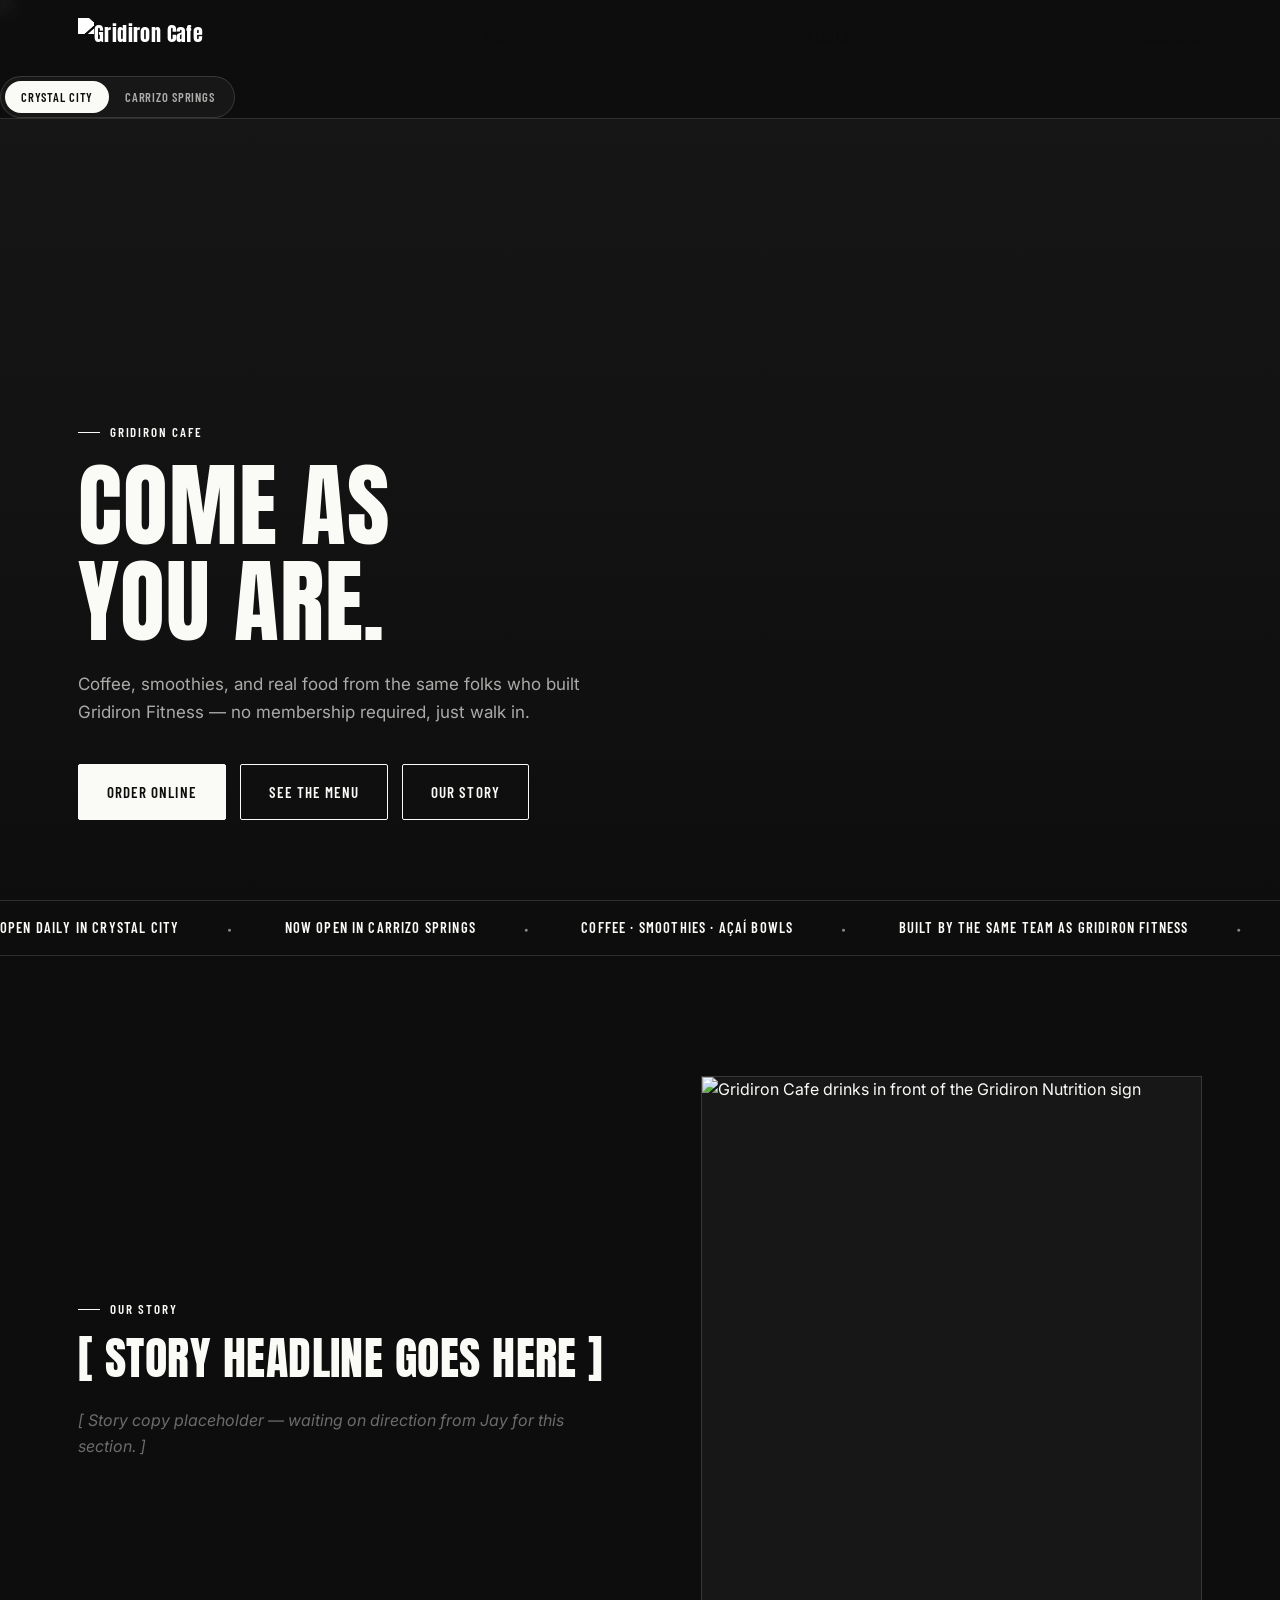
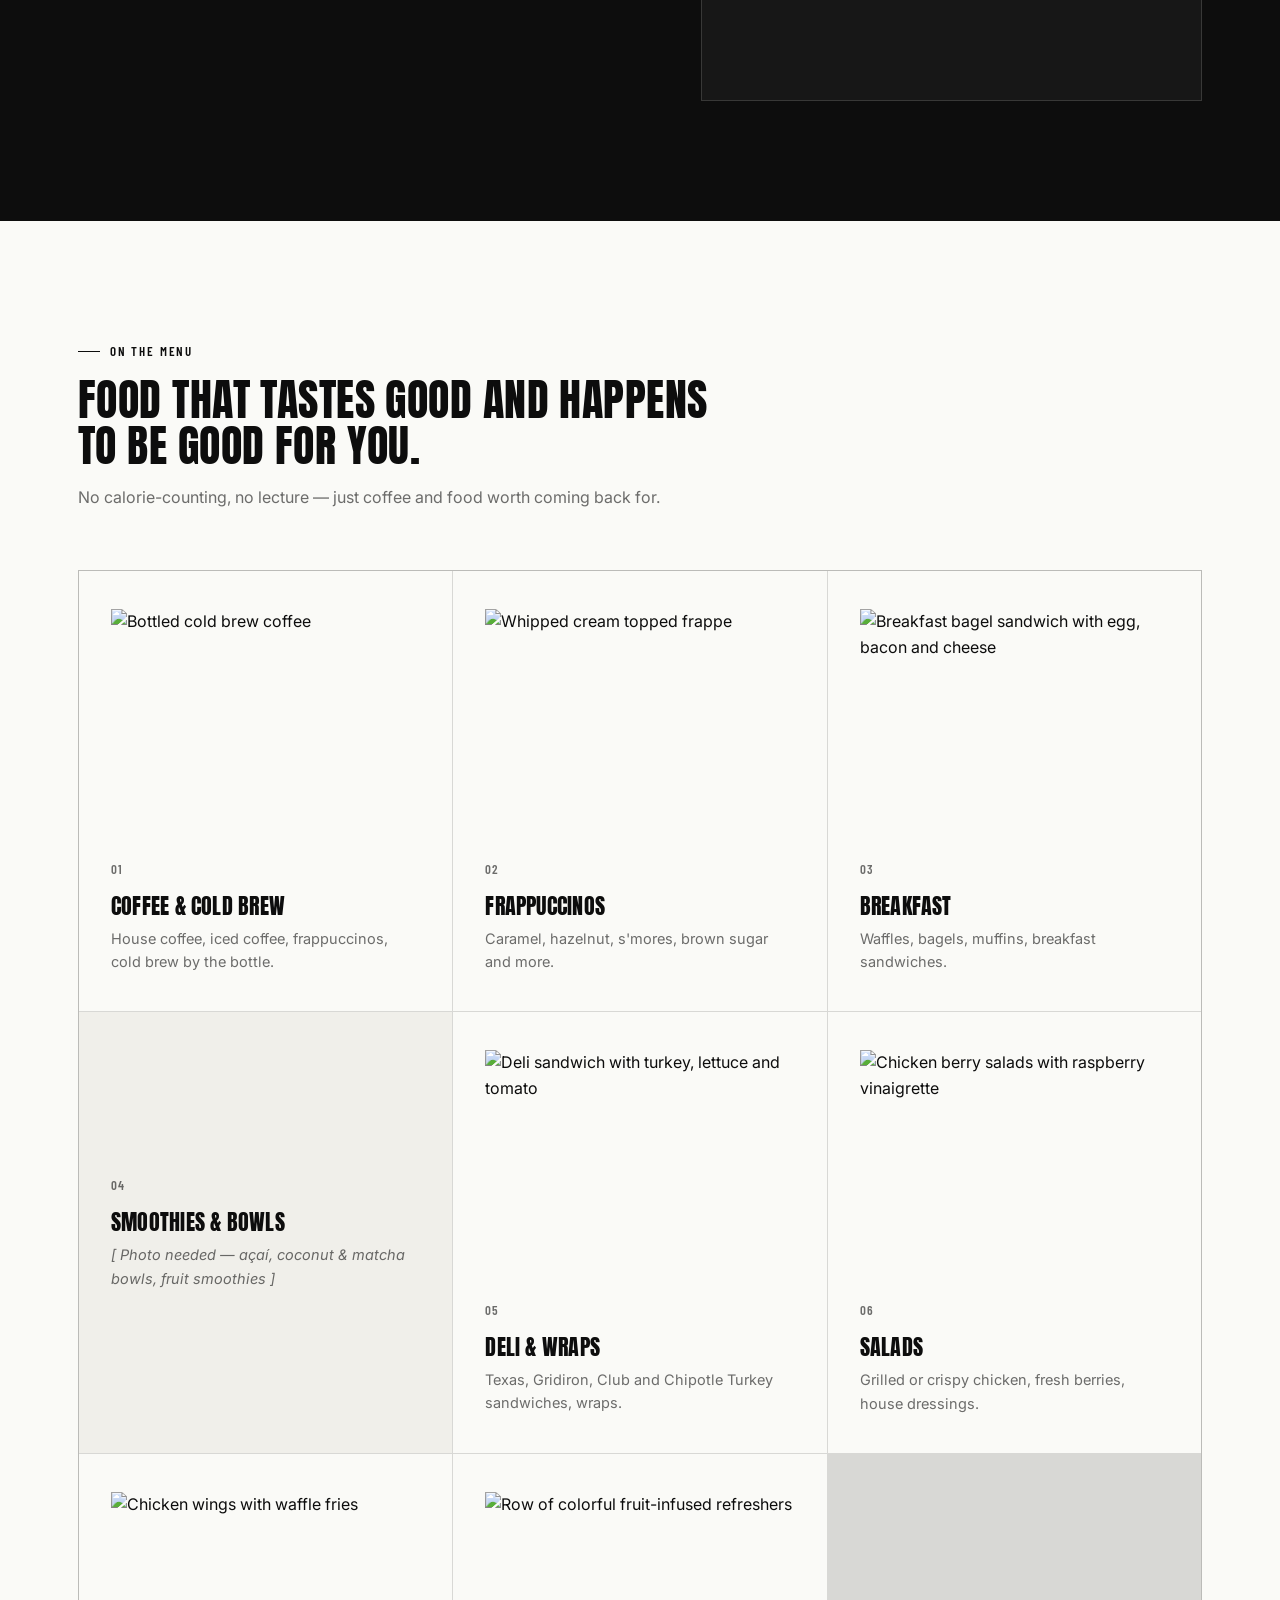
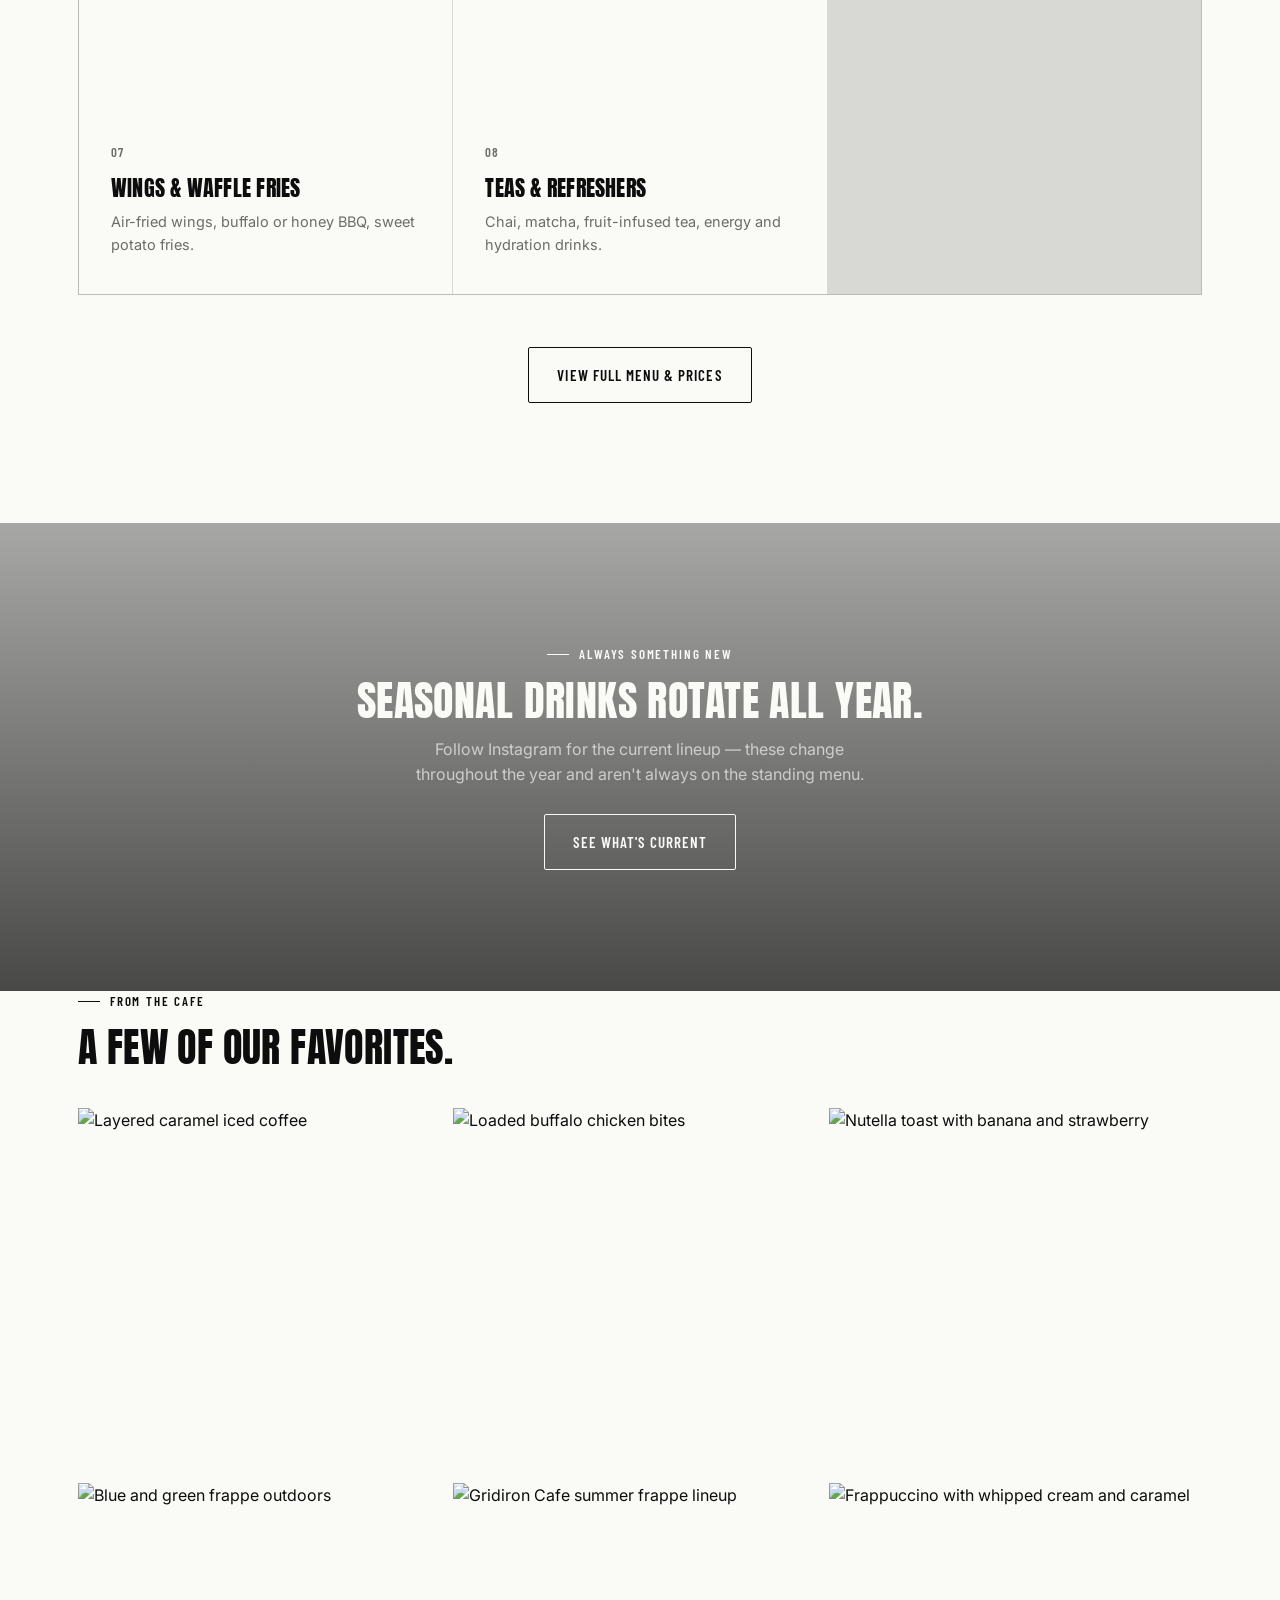
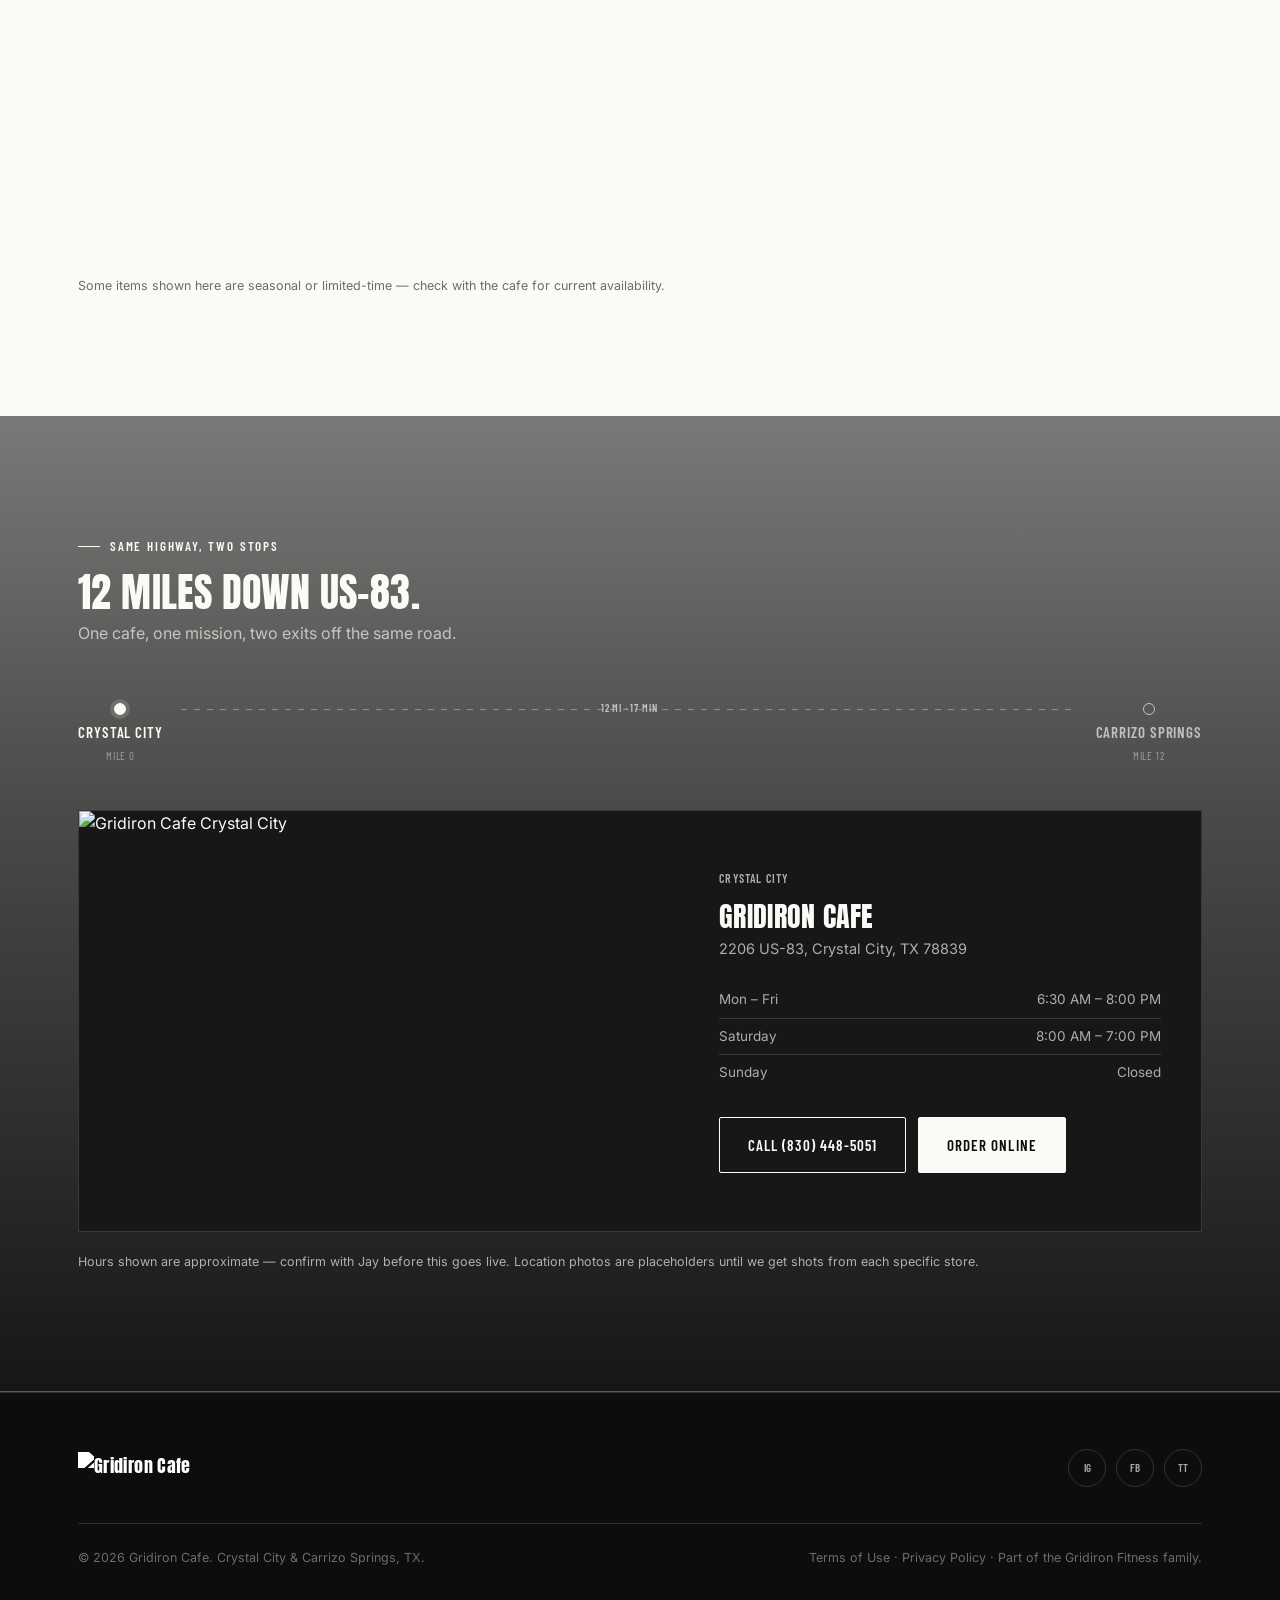
==== index.html @ 508f9b1d "Add files via upload" ====
<!DOCTYPE html>
<html lang="en">
<head>
<meta charset="UTF-8">
<meta name="viewport" content="width=device-width, initial-scale=1.0">
<title>Gridiron Cafe — Crystal City & Carrizo Springs</title>
<link rel="preconnect" href="https://fonts.googleapis.com">
<link href="https://fonts.googleapis.com/css2?family=Anton&family=Barlow+Condensed:wght@500;600;700&family=Inter:wght@400;500;600&display=swap" rel="stylesheet">
<link rel="stylesheet" href="styles.css">
</head>
<body>

<!-- NAV -->
<nav class="nav">
  <div class="nav-inner">
    <a href="#top" class="logo"><img src="images/logo.png" alt="Gridiron Cafe" style="height:40px; width:auto; filter:brightness(0) invert(1);"></a>
      <a href="#menu">Menu</a>
      <a href="#story">About</a>
      <a href="#locations">Locations</a>
    </div>
    <div class="loc-switch" id="navLocSwitch">
      <button data-loc="crystal" class="active">Crystal City</button>
      <button data-loc="carrizo">Carrizo Springs</button>
    </div>
    <button class="burger" aria-label="Menu"><span></span><span></span><span></span></button>
  </div>
</nav>

<!-- HERO -->
<header class="hero" id="top">
  <img class="hero-photo-slot" src="images/hero-toast.jpg" alt="Two iced coffees from Gridiron Cafe held up in a toast" style="object-fit:cover; width:100%; height:100%;">
  <div class="hero-overlay"></div>
  <div class="hero-content">
    <div class="eyebrow on-dark">Gridiron Cafe</div>
    <h1>Come as<br>you are.</h1>
    <p class="hero-sub" id="heroSub">Coffee, smoothies, and real food from the same folks who built Gridiron Fitness — no membership required, just walk in.</p>
    <div class="hero-ctas">
      <a href="#order" class="btn btn-solid-white">Order Online</a>
      <a href="#menu" class="btn btn-outline-light">See the Menu</a>
      <a href="#story" class="btn btn-outline-light">Our Story</a>
    </div>
  </div>
</header>

<!-- TICKER -->
<div class="ticker-strip">
  <div class="ticker-track" id="tickerTrack">
    <span>OPEN DAILY IN CRYSTAL CITY</span>
    <span>NOW OPEN IN CARRIZO SPRINGS</span>
    <span>COFFEE · SMOOTHIES · AÇAÍ BOWLS</span>
    <span>BUILT BY THE SAME TEAM AS GRIDIRON FITNESS</span>
    <span>NO WORKOUT REQUIRED — JUST WALK IN</span>
  </div>
</div>

<!-- STORY -->
<section class="story" id="story">
  <div class="wrap story-grid">
    <div>
      <div class="eyebrow on-dark">Our Story</div>
      <h2>[ Story headline goes here ]</h2>
      <p style="color:rgba(250,250,247,0.4); font-style:italic;">[ Story copy placeholder — waiting on direction from Jay for this section. ]</p>
    </div>
    <img class="story-photo-slot" src="images/story-nutrition.jpg" alt="Gridiron Cafe drinks in front of the Gridiron Nutrition sign" loading="lazy" style="object-fit:cover; width:100%; height:100%;">
  </div>
</section>

<!-- MENU PREVIEW -->
<section class="menu-preview" id="menu">
  <div class="wrap">
    <div class="section-head">
      <div class="eyebrow">On The Menu</div>
      <h2>Food that tastes good and happens to be good for you.</h2>
      <p>No calorie-counting, no lecture — just coffee and food worth coming back for.</p>
    </div>
    <div class="menu-grid">
      <div class="menu-cat">
        <img src="images/menu-coffee.jpg" alt="Bottled cold brew coffee" loading="lazy" style="width:100%; aspect-ratio:4/3; object-fit:cover; margin-bottom:18px;">
        <span class="num">01</span><h3>Coffee &amp; Cold Brew</h3><p>House coffee, iced coffee, frappuccinos, cold brew by the bottle.</p>
      </div>
      <div class="menu-cat">
        <img src="images/menu-smoothies.jpg" alt="Whipped cream topped frappe" loading="lazy" style="width:100%; aspect-ratio:4/3; object-fit:cover; margin-bottom:18px;">
        <span class="num">02</span><h3>Frappuccinos</h3><p>Caramel, hazelnut, s'mores, brown sugar and more.</p>
      </div>
      <div class="menu-cat">
        <img src="images/menu-breakfast.jpg" alt="Breakfast bagel sandwich with egg, bacon and cheese" loading="lazy" style="width:100%; aspect-ratio:4/3; object-fit:cover; margin-bottom:18px;">
        <span class="num">03</span><h3>Breakfast</h3><p>Waffles, bagels, muffins, breakfast sandwiches.</p>
      </div>
      <div class="menu-cat" style="display:flex; flex-direction:column; justify-content:center; background:var(--off); aspect-ratio:auto;">
        <span class="num">04</span><h3>Smoothies &amp; Bowls</h3><p style="color:var(--ink-dim); font-style:italic;">[ Photo needed — açaí, coconut &amp; matcha bowls, fruit smoothies ]</p>
      </div>
      <div class="menu-cat">
        <img src="images/menu-deli.jpg" alt="Deli sandwich with turkey, lettuce and tomato" loading="lazy" style="width:100%; aspect-ratio:4/3; object-fit:cover; margin-bottom:18px;">
        <span class="num">05</span><h3>Deli &amp; Wraps</h3><p>Texas, Gridiron, Club and Chipotle Turkey sandwiches, wraps.</p>
      </div>
      <div class="menu-cat">
        <img src="images/menu-salads.jpg" alt="Chicken berry salads with raspberry vinaigrette" loading="lazy" style="width:100%; aspect-ratio:4/3; object-fit:cover; margin-bottom:18px;">
        <span class="num">06</span><h3>Salads</h3><p>Grilled or crispy chicken, fresh berries, house dressings.</p>
      </div>
      <div class="menu-cat">
        <img src="images/menu-wings.jpg" alt="Chicken wings with waffle fries" loading="lazy" style="width:100%; aspect-ratio:4/3; object-fit:cover; margin-bottom:18px;">
        <span class="num">07</span><h3>Wings &amp; Waffle Fries</h3><p>Air-fried wings, buffalo or honey BBQ, sweet potato fries.</p>
      </div>
      <div class="menu-cat">
        <img src="images/menu-refreshers.jpg" alt="Row of colorful fruit-infused refreshers" loading="lazy" style="width:100%; aspect-ratio:4/3; object-fit:cover; margin-bottom:18px;">
        <span class="num">08</span><h3>Teas &amp; Refreshers</h3><p>Chai, matcha, fruit-infused tea, energy and hydration drinks.</p>
      </div>
    </div>
    <div class="menu-cta-row">
      <a href="menu.html" class="btn btn-outline-dark">View Full Menu &amp; Prices</a>
    </div>
  </div>
</section>

<!-- SEASONAL BANNER -->
<section style="position:relative; min-height:52vh; display:flex; align-items:center; justify-content:center; text-align:center; background-image:linear-gradient(180deg, rgba(13,13,13,0.35) 0%, rgba(13,13,13,0.75) 100%), url('images/gallery-4.jpg'); background-size:cover; background-position:center 30%;">
  <div class="wrap">
    <div class="eyebrow on-dark" style="justify-content:center;">Always Something New</div>
    <h2 style="color:var(--white); font-size:clamp(28px,4.5vw,42px); margin-bottom:14px;">Seasonal drinks rotate all year.</h2>
    <p style="color:var(--white-dim); max-width:480px; margin:0 auto 26px;">Follow Instagram for the current lineup — these change throughout the year and aren't always on the standing menu.</p>
    <a href="https://www.instagram.com/gridiron_cafe/" class="btn btn-outline-light">See What's Current</a>
  </div>
</section>

<!-- GALLERY -->
<section class="gallery" id="gallery">
  <div class="wrap">
    <div class="eyebrow">From The Cafe</div>
    <h2 style="font-size:clamp(28px,4vw,40px); color:var(--ink); margin-bottom:40px;">A few of our favorites.</h2>
    <div class="gallery-grid">
      <img src="images/gallery-1.jpg" alt="Layered caramel iced coffee" loading="lazy">
      <img src="images/gallery-2.jpg" alt="Loaded buffalo chicken bites" loading="lazy">
      <img src="images/menu-toast.jpg" alt="Nutella toast with banana and strawberry" loading="lazy">
      <img src="images/gallery-5.jpg" alt="Blue and green frappe outdoors" loading="lazy">
      <img src="images/gallery-6.jpg" alt="Gridiron Cafe summer frappe lineup" loading="lazy">
      <img src="images/menu-smoothies.jpg" alt="Frappuccino with whipped cream and caramel" loading="lazy">
    </div>
    <p style="margin-top:20px; font-size:12.5px; color:var(--ink-dim);">Some items shown here are seasonal or limited-time — check with the cafe for current availability.</p>
  </div>
</section>

<!-- LOCATIONS -->
<section class="locations" id="locations" style="background-image:linear-gradient(180deg, rgba(15,15,15,0.55) 0%, rgba(15,15,15,0.75) 40%, rgba(13,13,13,0.96) 100%), url('images/gallery-3.jpg'); background-size:cover; background-position:center;">
  <div class="wrap">
    <div class="eyebrow on-dark">Same Highway, Two Stops</div>
    <h2 style="font-size:clamp(28px,4vw,40px); color:var(--white); margin-bottom:8px;">12 miles down US-83.</h2>
    <p style="color:var(--white-dim); max-width:460px; margin-bottom:56px;">One cafe, one mission, two exits off the same road.</p>

    <div class="route-strip">
      <button class="route-stop active" data-loc="crystal">
        <span class="dot"></span>
        <span class="stop-label">Crystal City</span>
        <span class="stop-sub">Mile 0</span>
      </button>
      <div class="route-line"><span class="route-distance">12 MI · 17 MIN</span></div>
      <button class="route-stop" data-loc="carrizo">
        <span class="dot"></span>
        <span class="stop-label">Carrizo Springs</span>
        <span class="stop-sub">Mile 12</span>
      </button>
    </div>

    <div class="loc-display">
      <div class="loc-photo">
        <img id="locPhoto" src="images/gallery-1.jpg" alt="Gridiron Cafe Crystal City">
      </div>
      <div class="loc-info">
        <span class="tag" id="locTag">Crystal City</span>
        <h3 id="locName">Gridiron Cafe</h3>
        <div class="addr" id="locAddr">2206 US-83, Crystal City, TX 78839</div>
        <div id="locHours">
          <div class="hours-row"><span>Mon – Fri</span><span>6:30 AM – 8:00 PM</span></div>
          <div class="hours-row"><span>Saturday</span><span>8:00 AM – 7:00 PM</span></div>
          <div class="hours-row"><span>Sunday</span><span>Closed</span></div>
        </div>
        <div class="loc-actions">
          <a href="tel:+18304485051" class="btn btn-outline-light" id="locCall">Call (830) 448-5051</a>
          <a href="#order" class="btn btn-solid-white">Order Online</a>
        </div>
      </div>
    </div>
    <p style="margin-top:20px; font-size:12.5px; color:var(--white-dim);">Hours shown are approximate — confirm with Jay before this goes live. Location photos are placeholders until we get shots from each specific store.</p>
  </div>
</section>

<!-- FOOTER -->
<footer class="footer">
  <div class="wrap">
    <div class="footer-top">
      <a href="#top" class="logo"><img src="images/logo.png" alt="Gridiron Cafe" style="height:32px; width:auto; filter:brightness(0) invert(1);"></a>
      <div class="social-row">
        <a href="https://www.instagram.com/gridiron_cafe/" aria-label="Instagram">IG</a>
        <a href="https://www.facebook.com/GridironNutrition830/" aria-label="Facebook">FB</a>
        <a href="https://www.tiktok.com/@gridiron_cafe" aria-label="TikTok">TT</a>
      </div>
    </div>
    <div class="footer-bottom">
      <span>© 2026 Gridiron Cafe. Crystal City &amp; Carrizo Springs, TX.</span>
      <span><a href="terms.html" style="color:inherit;">Terms of Use</a> · <a href="privacy.html" style="color:inherit;">Privacy Policy</a> · Part of the Gridiron Fitness family.</span>
    </div>
  </div>
</footer>

<script>
  // Location data — drives both the nav pill switcher and the route-strip display
  const locData = {
    crystal: {
      sub: "Coffee, smoothies, and real food from the same folks who built Gridiron Fitness — no membership required, just walk in.",
      tag: "Crystal City",
      name: "Gridiron Cafe",
      addr: "2206 US-83, Crystal City, TX 78839",
      hours: [["Mon – Fri","6:30 AM – 8:00 PM"],["Saturday","8:00 AM – 7:00 PM"],["Sunday","Closed"]],
      phone: "+18304485051",
      phoneLabel: "Call (830) 448-5051",
      photo: "images/gallery-1.jpg"
    },
    carrizo: {
      sub: "Same Gridiron Cafe you know from Crystal City, now just down the road — no membership required, just walk in.",
      tag: "Carrizo Springs",
      name: "Gridiron Cafe CS",
      addr: "407 E Nopal St, Carrizo Springs, TX 78834",
      hours: [["Mon – Fri","7:00 AM – 8:00 PM"],["Saturday","Closed"],["Sunday","Closed"]],
      phone: "+18302190058",
      phoneLabel: "Call (830) 219-0058",
      photo: "images/menu-deli.jpg"
    }
  };

  function renderLocation(loc) {
    const d = locData[loc];
    const photo = document.getElementById('locPhoto');
    const info = document.querySelector('.loc-info');
    photo.style.opacity = 0;
    info.style.opacity = 0;
    setTimeout(() => {
      photo.src = d.photo;
      document.getElementById('locTag').textContent = d.tag;
      document.getElementById('locName').textContent = d.name;
      document.getElementById('locAddr').textContent = d.addr;
      document.getElementById('locHours').innerHTML = d.hours.map(h =>
        `<div class="hours-row"><span>${h[0]}</span><span>${h[1]}</span></div>`
      ).join('');
      const call = document.getElementById('locCall');
      call.href = 'tel:' + d.phone;
      call.textContent = d.phoneLabel;
      photo.style.opacity = 1;
      info.style.opacity = 1;
    }, 150);
  }

  const navButtons = document.querySelectorAll('#navLocSwitch button');
  const routeStops = document.querySelectorAll('.route-stop');
  const heroSub = document.getElementById('heroSub');

  function setActiveLocation(loc, scrollTo) {
    navButtons.forEach(b => b.classList.toggle('active', b.dataset.loc === loc));
    routeStops.forEach(b => b.classList.toggle('active', b.dataset.loc === loc));
    heroSub.textContent = locData[loc].sub;
    renderLocation(loc);
    if (scrollTo) {
      document.querySelector('.loc-display').scrollIntoView({behavior:'smooth', block:'center'});
    }
  }

  navButtons.forEach(btn => btn.addEventListener('click', () => setActiveLocation(btn.dataset.loc, true)));
  routeStops.forEach(btn => btn.addEventListener('click', () => setActiveLocation(btn.dataset.loc, false)));

  // Duplicate ticker content for seamless infinite scroll
  const track = document.getElementById('tickerTrack');
  track.innerHTML += track.innerHTML;
</script>

</body>
</html>
---- styles.css ----
/* ============================================
   GRIDIRON CAFE — design tokens
   Strict black & white per Jay. Personality comes
   from type scale, contrast, and photography —
   not color.
   ============================================ */
:root{
  --black:#0D0D0D;
  --black-2:#171717;
  --black-3:#1F1F1F;
  --white:#FAFAF7;
  --white-dim:rgba(250,250,247,0.66);
  --off:#F0EFEA;
  --ink:#0D0D0D;
  --ink-dim:rgba(13,13,13,0.6);
  --line-dark:rgba(250,250,247,0.14);
  --line-light:rgba(13,13,13,0.14);
}

*{box-sizing:border-box; margin:0; padding:0;}
html{scroll-behavior:smooth;}
body{
  font-family:'Inter',sans-serif;
  background:var(--white);
  color:var(--ink);
  line-height:1.6;
  -webkit-font-smoothing:antialiased;
}
img{max-width:100%; display:block;}
a{text-decoration:none; color:inherit;}
ul{list-style:none;}
.wrap{max-width:1180px; margin:0 auto; padding:0 28px;}

.eyebrow{
  font-family:'Barlow Condensed',sans-serif; font-weight:600;
  text-transform:uppercase; letter-spacing:0.14em; font-size:13px;
  color:var(--ink); margin-bottom:14px; display:flex; align-items:center; gap:10px;
}
.eyebrow::before{content:''; width:22px; height:1px; background:var(--ink);}
.eyebrow.on-dark{color:var(--white);}
.eyebrow.on-dark::before{background:var(--white);}

h1,h2,h3,h4{font-family:'Anton',sans-serif; font-weight:400; text-transform:uppercase; letter-spacing:0.01em; line-height:1.05;}

.btn{
  display:inline-flex; align-items:center; justify-content:center; gap:8px;
  padding:15px 28px; border:1.5px solid transparent; border-radius:2px;
  font-family:'Barlow Condensed',sans-serif; font-weight:600; text-transform:uppercase; letter-spacing:0.07em; font-size:15px;
  cursor:pointer; transition:all .18s ease;
}
.btn-solid-black{background:var(--black); color:var(--white); border-color:var(--black);}
.btn-solid-black:hover{background:transparent; color:var(--black); border-color:var(--black);}
.btn-solid-white{background:var(--white); color:var(--black); border-color:var(--white);}
.btn-solid-white:hover{background:transparent; color:var(--white);}
.btn-outline-dark{border-color:var(--ink); color:var(--ink); background:transparent;}
.btn-outline-dark:hover{background:var(--ink); color:var(--white);}
.btn-outline-light{border-color:var(--white); color:var(--white); background:transparent;}
.btn-outline-light:hover{background:var(--white); color:var(--black);}

/* ---------- NAV ---------- */
.nav{
  position:fixed; top:0; left:0; right:0; z-index:300;
  background:rgba(13,13,13,0.94); backdrop-filter:blur(8px);
  border-bottom:1px solid var(--line-dark);
}
.nav-inner{
  max-width:1180px; margin:0 auto; padding:0 28px;
  display:flex; align-items:center; justify-content:space-between; height:76px;
}
.logo{font-family:'Anton',sans-serif; font-size:20px; color:var(--white); letter-spacing:0.02em;}
.nav-links{display:none; align-items:center; gap:34px;}
.nav-links a{
  font-family:'Barlow Condensed',sans-serif; font-weight:600; text-transform:uppercase; letter-spacing:0.08em; font-size:14px;
  color:var(--white-dim); transition:color .15s ease;
}
.nav-links a:hover{color:var(--white);}
.burger{display:flex; flex-direction:column; gap:5px; background:none; border:none; cursor:pointer; padding:6px;}
.burger span{width:22px; height:2px; background:var(--white);}
@media(min-width:900px){
  .nav-links{display:flex;}
  .burger{display:none;}
}

/* Location switcher pill */
.loc-switch{
  display:inline-flex; background:var(--black-2); border:1px solid var(--line-dark);
  border-radius:100px; padding:4px;
}
.loc-switch button{
  border:none; background:none; cursor:pointer;
  font-family:'Barlow Condensed',sans-serif; font-weight:600; text-transform:uppercase; letter-spacing:0.06em; font-size:12.5px;
  color:var(--white-dim); padding:8px 16px; border-radius:100px; transition:all .18s ease;
}
.loc-switch button.active{background:var(--white); color:var(--black);}

/* ---------- HERO ---------- */
.hero{
  position:relative; min-height:100vh; display:flex; align-items:flex-end;
  padding:140px 0 80px;
}
.hero-photo-slot{
  position:absolute; inset:0; z-index:0;
  background:#1A1A1A;
  display:flex; align-items:center; justify-content:center;
}
.hero-photo-slot .ph-label{
  font-family:'Barlow Condensed',sans-serif; text-transform:uppercase; letter-spacing:0.1em;
  color:rgba(250,250,247,0.32); font-size:14px; text-align:center; line-height:1.6;
}
.hero-overlay{position:absolute; inset:0; z-index:1; background:linear-gradient(180deg, rgba(13,13,13,0.3) 0%, rgba(13,13,13,0.5) 45%, rgba(13,13,13,0.96) 100%);}
.hero-content{position:relative; z-index:2; max-width:1180px; margin:0 auto; padding:0 28px; width:100%;}
.hero h1{
  font-size:clamp(42px, 8vw, 92px); color:var(--white); max-width:820px; margin-bottom:20px;
}
.hero-sub{
  font-size:17px; color:var(--white-dim); max-width:520px; margin-bottom:38px; line-height:1.65;
}
.hero-ctas{display:flex; flex-wrap:wrap; gap:14px;}

/* ---------- TICKER ---------- */
.ticker-strip{
  background:var(--black); overflow:hidden; white-space:nowrap; padding:14px 0;
  border-top:1px solid var(--line-dark); border-bottom:1px solid var(--line-dark);
}
.ticker-track{display:inline-block; animation:ticker 32s linear infinite;}
.ticker-track span{
  font-family:'Barlow Condensed',sans-serif; font-weight:600; text-transform:uppercase; letter-spacing:0.08em; font-size:14.5px;
  color:var(--white); margin-right:48px;
}
.ticker-track span::after{content:'●'; margin-left:48px; font-size:7px; vertical-align:middle; opacity:0.5;}
@keyframes ticker{ from{transform:translateX(0);} to{transform:translateX(-50%);} }
@media(prefers-reduced-motion:reduce){ .ticker-track{animation:none;} }

/* ---------- STORY BAND ---------- */
.story{background:var(--black); color:var(--white); padding:120px 0;}
.story-grid{display:grid; grid-template-columns:1fr; gap:56px; align-items:center;}
@media(min-width:880px){ .story-grid{grid-template-columns:1.05fr 0.95fr; gap:70px;} }
.story h2{font-size:clamp(30px,4.2vw,46px); margin-bottom:26px; color:var(--white);}
.story p{color:var(--white-dim); font-size:16px; margin-bottom:18px; max-width:520px;}
.story p strong{color:var(--white); font-weight:600;}
.story-photo-slot{
  aspect-ratio:4/5; background:var(--black-2); border:1px solid var(--line-dark);
  display:flex; align-items:center; justify-content:center;
}
.story-photo-slot .ph-label{
  font-family:'Barlow Condensed',sans-serif; text-transform:uppercase; letter-spacing:0.1em;
  color:rgba(250,250,247,0.28); font-size:13px; text-align:center; padding:0 30px; line-height:1.6;
}

/* ---------- MENU PREVIEW ---------- */
.menu-preview{padding:120px 0; background:var(--white);}
.section-head{max-width:640px; margin-bottom:60px;}
.section-head h2{font-size:clamp(30px,4.2vw,44px); color:var(--ink); margin-bottom:16px;}
.section-head p{color:var(--ink-dim); font-size:16px;}
.menu-grid{display:grid; grid-template-columns:1fr; gap:1px; background:var(--line-light); border:1px solid var(--line-light);}
@media(min-width:640px){ .menu-grid{grid-template-columns:repeat(2,1fr);} }
@media(min-width:960px){ .menu-grid{grid-template-columns:repeat(3,1fr);} }
.menu-cat{
  background:var(--white); padding:38px 32px; transition:background .18s ease;
}
.menu-cat:hover{background:var(--off);}
.menu-cat .num{
  font-family:'Barlow Condensed',sans-serif; font-weight:600; color:var(--ink-dim); font-size:13px; letter-spacing:0.08em; margin-bottom:14px; display:block;
}
.menu-cat h3{font-size:22px; color:var(--ink); margin-bottom:10px;}
.menu-cat p{font-size:14.5px; color:var(--ink-dim);}
.menu-cta-row{margin-top:52px; display:flex; justify-content:center;}

/* ---------- GALLERY ---------- */
.gallery{padding:0 0 120px; background:var(--white);}
.gallery-grid{
  display:grid; grid-template-columns:repeat(2,1fr); gap:2px;
}
@media(min-width:640px){ .gallery-grid{grid-template-columns:repeat(3,1fr);} }
.gallery-grid img{
  width:100%; height:100%; aspect-ratio:1/1; object-fit:cover; display:block;
  filter:grayscale(15%); transition:filter .25s ease, transform .25s ease;
}
.gallery-grid img:hover{filter:grayscale(0%); transform:scale(1.02);}

/* ---------- LOCATIONS ---------- */
.locations{padding:120px 0; color:var(--white); position:relative;}

/* ---------- ROUTE STRIP ---------- */
.route-strip{display:flex; align-items:flex-start; margin-bottom:48px;}
.route-stop{
  background:none; border:none; cursor:pointer; flex:0 0 auto;
  display:flex; flex-direction:column; align-items:center; gap:8px;
  font-family:'Barlow Condensed',sans-serif; color:var(--white-dim); transition:color .2s ease;
}
.route-stop .dot{width:12px; height:12px; border-radius:50%; border:1.5px solid var(--white-dim); background:transparent; transition:all .2s ease;}
.route-stop.active .dot{background:var(--white); border-color:var(--white); box-shadow:0 0 0 4px rgba(250,250,247,0.15);}
.route-stop.active{color:var(--white);}
.route-stop .stop-label{font-weight:600; text-transform:uppercase; letter-spacing:0.06em; font-size:15px;}
.route-stop .stop-sub{font-size:11px; text-transform:uppercase; letter-spacing:0.08em; color:var(--white-dim); opacity:0.7;}
.route-line{flex:1; position:relative; height:1px; margin:6px 18px 0; background-image:repeating-linear-gradient(90deg, rgba(250,250,247,0.35) 0 6px, transparent 6px 13px);}
.route-distance{
  position:absolute; top:-9px; left:50%; transform:translateX(-50%);
  font-family:'Barlow Condensed',sans-serif; font-size:10.5px; letter-spacing:0.08em; font-weight:600;
  color:var(--white-dim); white-space:nowrap; padding:0 10px;
}

/* ---------- LOC DISPLAY (single swapping panel) ---------- */
.loc-display{
  display:grid; grid-template-columns:1fr; background:var(--black-2); border:1px solid var(--line-dark);
}
@media(min-width:800px){ .loc-display{grid-template-columns:1.15fr 1fr;} }
.loc-photo{aspect-ratio:4/3; overflow:hidden;}
@media(min-width:800px){ .loc-photo{aspect-ratio:auto; min-height:420px;} }
.loc-photo img{width:100%; height:100%; object-fit:cover; display:block; transition:opacity .25s ease;}
.loc-info{padding:44px 40px; display:flex; flex-direction:column; justify-content:center; transition:opacity .2s ease;}
.loc-info .tag{
  font-family:'Barlow Condensed',sans-serif; font-weight:600; text-transform:uppercase; letter-spacing:0.1em; font-size:12px;
  color:var(--white-dim); margin-bottom:14px; display:inline-block;
}
.loc-info h3{font-size:28px; color:var(--white); margin-bottom:6px;}
.loc-info .addr{color:var(--white-dim); font-size:14.5px; margin-bottom:22px;}
.loc-info .hours-row{display:flex; justify-content:space-between; font-size:13.5px; padding:7px 0; border-top:1px solid var(--line-dark); color:var(--white-dim);}
.loc-info .hours-row:first-of-type{border-top:none;}
.loc-info .loc-actions{display:flex; gap:12px; margin-top:26px; flex-wrap:wrap;}

/* ---------- FOOTER ---------- */
.footer{background:var(--black); color:var(--white-dim); padding:56px 0 34px; border-top:1px solid var(--line-dark);}
.footer-top{display:flex; flex-wrap:wrap; justify-content:space-between; gap:30px; align-items:center; margin-bottom:36px;}
.footer .logo{font-size:18px;}
.social-row{display:flex; gap:10px;}
.social-row a{
  width:38px; height:38px; border-radius:50%; border:1px solid var(--line-dark);
  display:flex; align-items:center; justify-content:center; transition:all .18s ease;
  font-family:'Barlow Condensed',sans-serif; font-size:11px; font-weight:600; color:var(--white-dim);
}
.social-row a:hover{background:var(--white); border-color:var(--white); color:var(--black);}
.footer-bottom{font-size:12.5px; color:rgba(250,250,247,0.4); display:flex; flex-wrap:wrap; justify-content:space-between; gap:12px; border-top:1px solid var(--line-dark); padding-top:24px;}
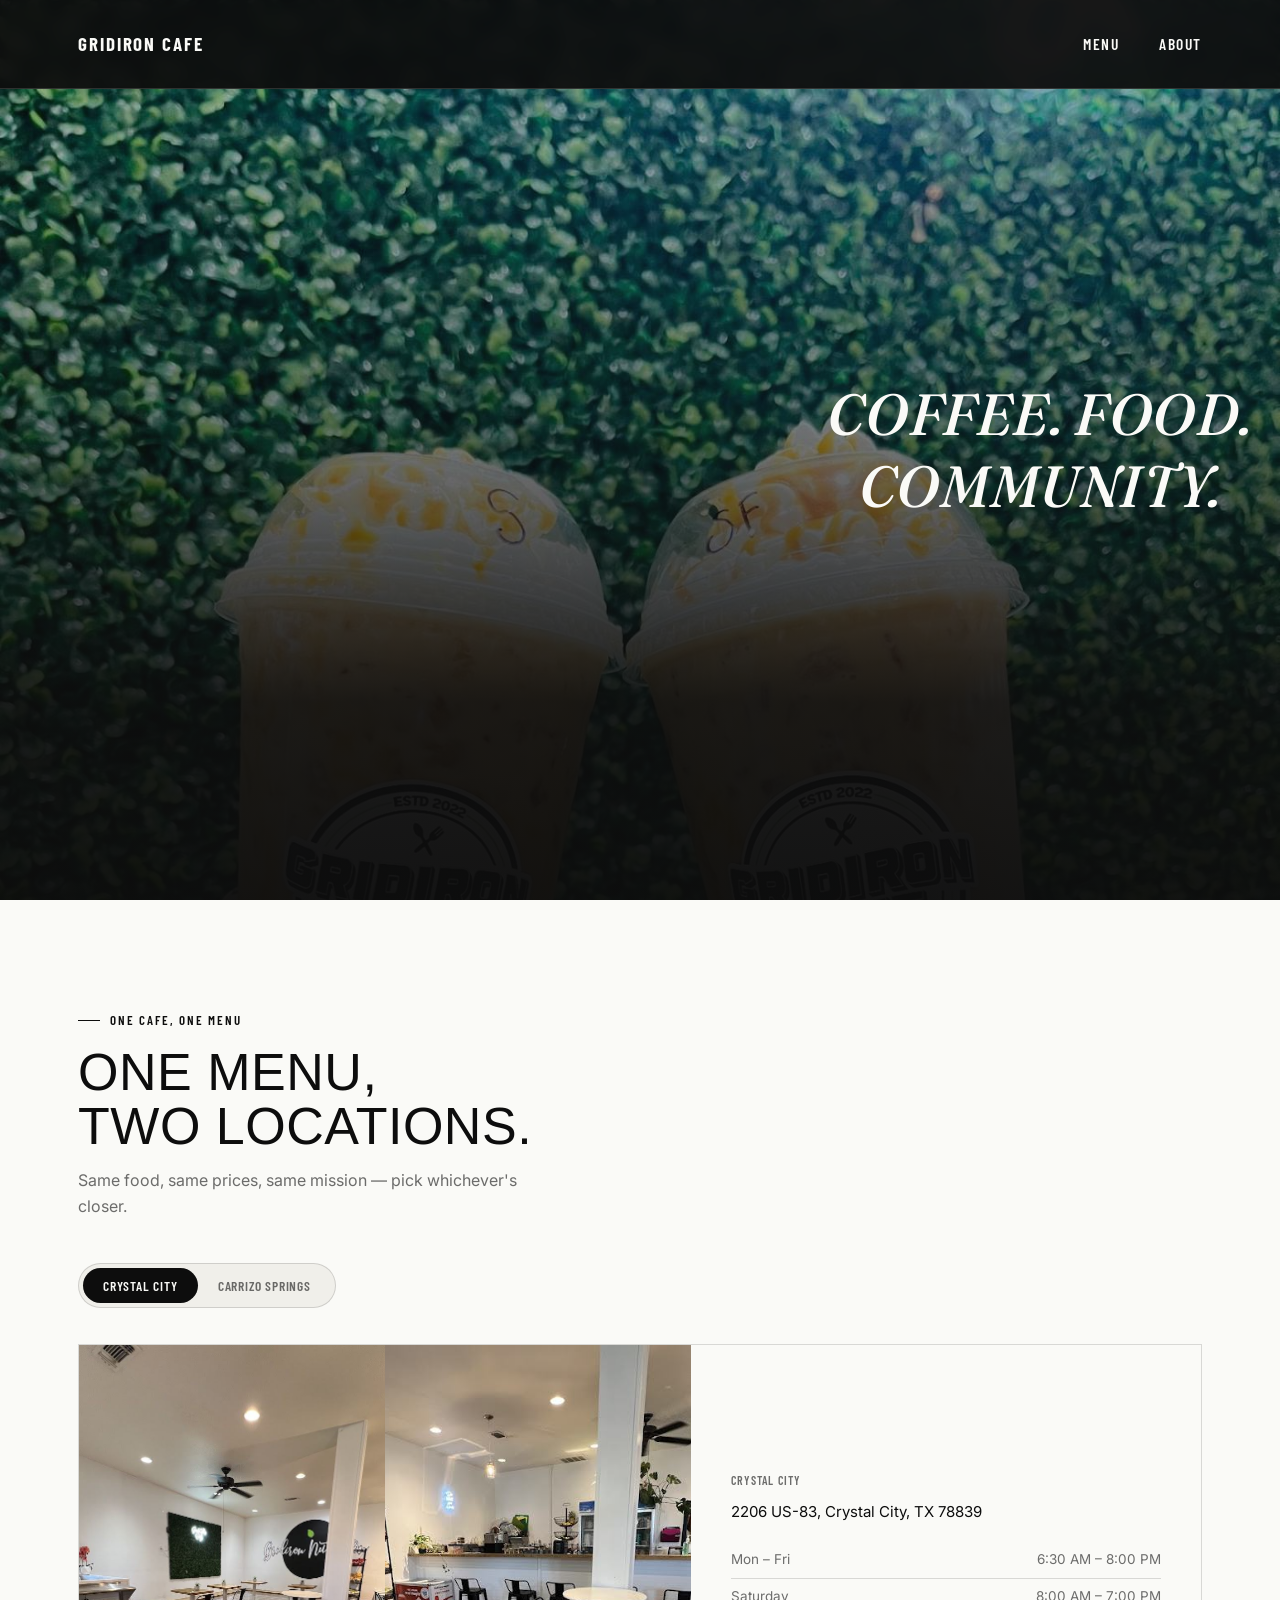
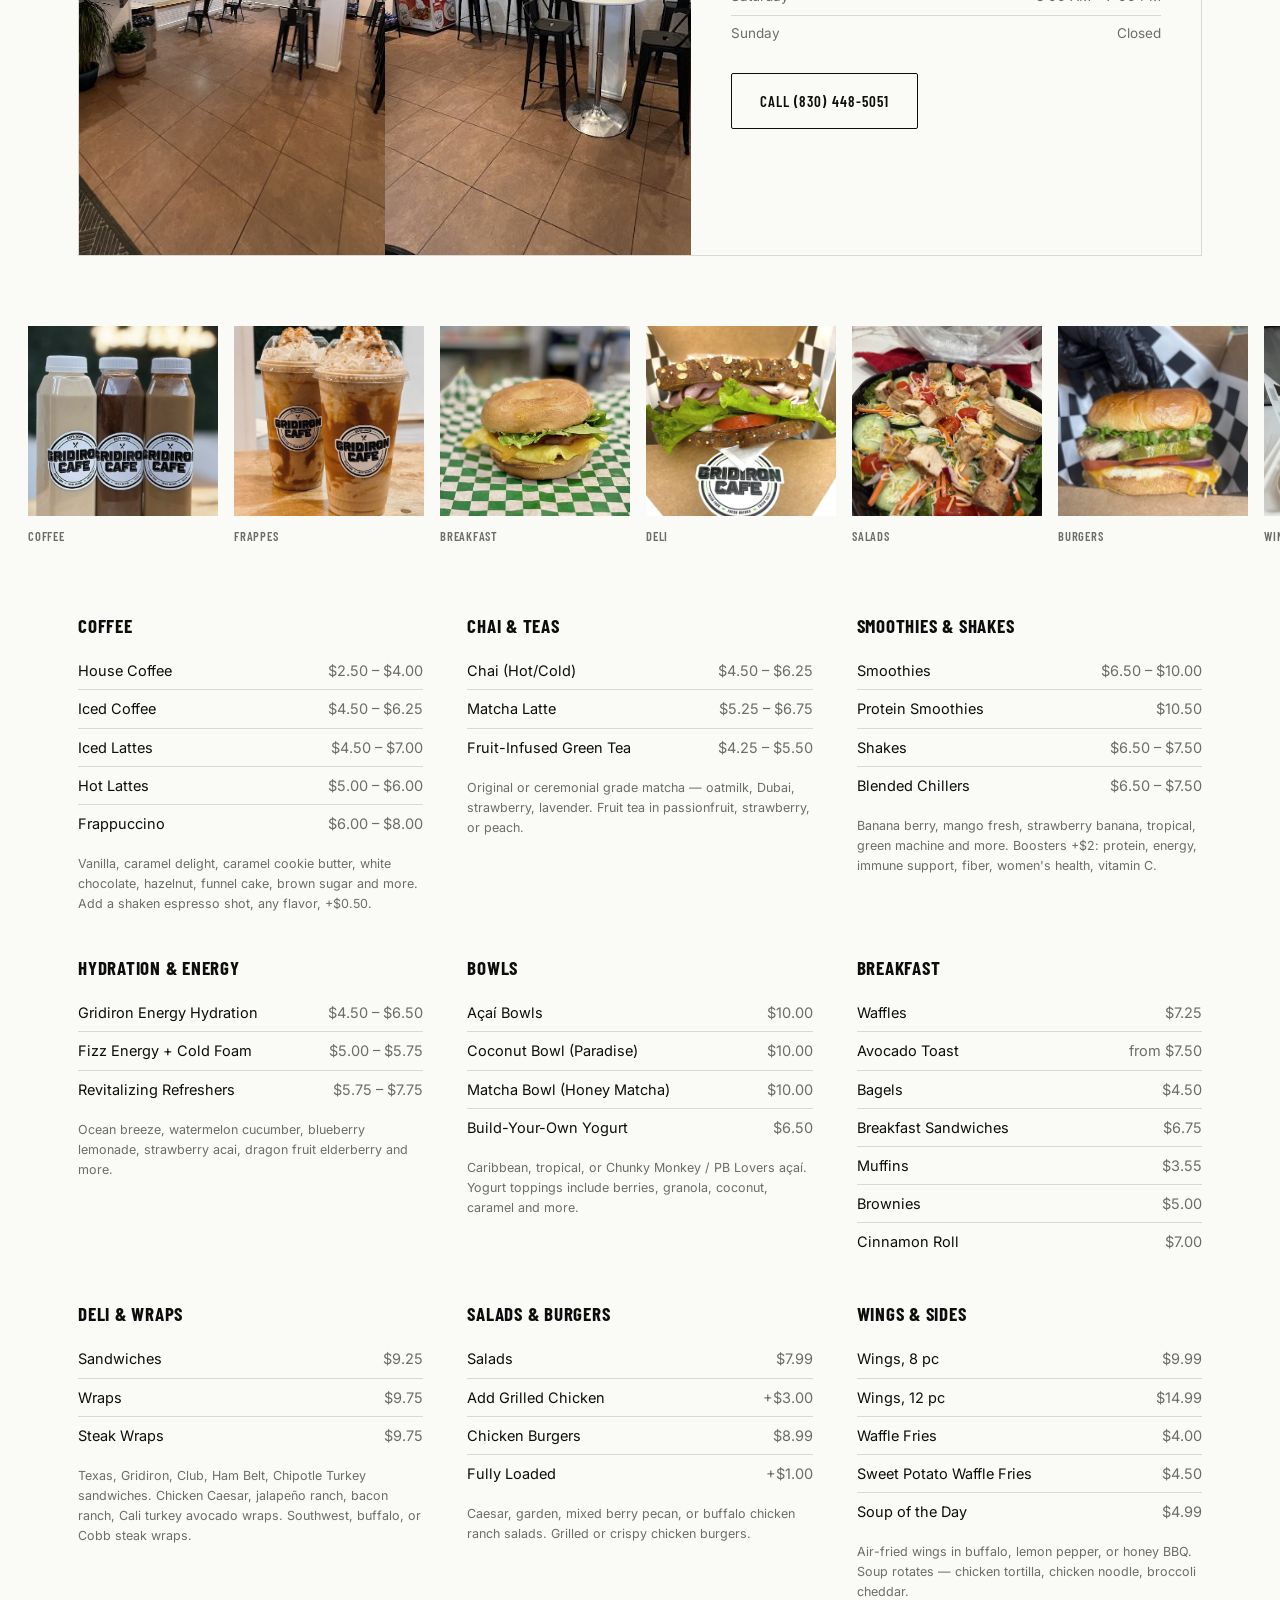
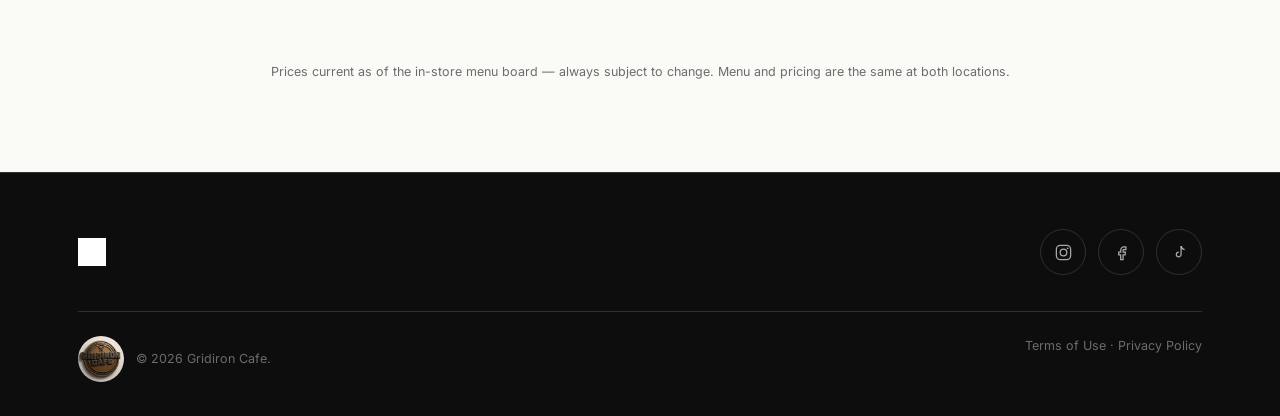
==== commit 2d986bb8: "Add files via upload" ====
--- a/index.html
+++ b/index.html
@@ -5,181 +5,161 @@
 <meta name="viewport" content="width=device-width, initial-scale=1.0">
 <title>Gridiron Cafe — Crystal City & Carrizo Springs</title>
 <link rel="preconnect" href="https://fonts.googleapis.com">
-<link href="https://fonts.googleapis.com/css2?family=Anton&family=Barlow+Condensed:wght@500;600;700&family=Inter:wght@400;500;600&display=swap" rel="stylesheet">
+<link href="https://fonts.googleapis.com/css2?family=Fraunces:ital,wght@0,500;1,500&family=Barlow+Condensed:wght@500;600;700&family=Inter:wght@400;500;600&display=swap" rel="stylesheet">
 <link rel="stylesheet" href="styles.css">
 </head>
 <body>
 
 <!-- NAV -->
-<nav class="nav">
+<nav class="nav nav-min">
   <div class="nav-inner">
-    <a href="#top" class="logo"><img src="images/logo.png" alt="Gridiron Cafe" style="height:40px; width:auto; filter:brightness(0) invert(1);"></a>
+    <a href="#top" class="word-mark">Gridiron Cafe</a>
+    <div class="nav-links">
       <a href="#menu">Menu</a>
-      <a href="#story">About</a>
-      <a href="#locations">Locations</a>
-    </div>
-    <div class="loc-switch" id="navLocSwitch">
+      <a href="about.html">About</a>
+    </div>
+    <button class="burger" aria-label="Menu"><span></span><span></span><span></span></button>
+  </div>
+</nav>
+
+<!-- HERO -->
+<header class="hero hero-min" id="top">
+  <img class="hero-photo-slot" src="images/hero-toast.jpg" alt="Two iced coffees from Gridiron Cafe held up in a toast" style="object-fit:cover; object-position:top; width:100%; height:100%;">
+  <div class="hero-overlay hero-overlay-fade"></div>
+  <div class="hero-min-content">
+    <h1 class="tagline">Coffee. Food.<br>Community.</h1>
+  </div>
+</header>
+
+<!-- ONE MENU, TWO LOCATIONS -->
+<section class="menu-locations" id="menu">
+  <div class="wrap">
+    <div class="eyebrow">One Cafe, One Menu</div>
+    <h2 class="ml-heading">One menu,<br>two locations.</h2>
+    <p class="ml-sub">Same food, same prices, same mission — pick whichever's closer.</p>
+
+    <div class="loc-toggle" id="locToggle">
       <button data-loc="crystal" class="active">Crystal City</button>
       <button data-loc="carrizo">Carrizo Springs</button>
     </div>
-    <button class="burger" aria-label="Menu"><span></span><span></span><span></span></button>
-  </div>
-</nav>
-
-<!-- HERO -->
-<header class="hero" id="top">
-  <img class="hero-photo-slot" src="images/hero-toast.jpg" alt="Two iced coffees from Gridiron Cafe held up in a toast" style="object-fit:cover; width:100%; height:100%;">
-  <div class="hero-overlay"></div>
-  <div class="hero-content">
-    <div class="eyebrow on-dark">Gridiron Cafe</div>
-    <h1>Come as<br>you are.</h1>
-    <p class="hero-sub" id="heroSub">Coffee, smoothies, and real food from the same folks who built Gridiron Fitness — no membership required, just walk in.</p>
-    <div class="hero-ctas">
-      <a href="#order" class="btn btn-solid-white">Order Online</a>
-      <a href="#menu" class="btn btn-outline-light">See the Menu</a>
-      <a href="#story" class="btn btn-outline-light">Our Story</a>
-    </div>
-  </div>
-</header>
-
-<!-- TICKER -->
-<div class="ticker-strip">
-  <div class="ticker-track" id="tickerTrack">
-    <span>OPEN DAILY IN CRYSTAL CITY</span>
-    <span>NOW OPEN IN CARRIZO SPRINGS</span>
-    <span>COFFEE · SMOOTHIES · AÇAÍ BOWLS</span>
-    <span>BUILT BY THE SAME TEAM AS GRIDIRON FITNESS</span>
-    <span>NO WORKOUT REQUIRED — JUST WALK IN</span>
-  </div>
-</div>
-
-<!-- STORY -->
-<section class="story" id="story">
-  <div class="wrap story-grid">
-    <div>
-      <div class="eyebrow on-dark">Our Story</div>
-      <h2>[ Story headline goes here ]</h2>
-      <p style="color:rgba(250,250,247,0.4); font-style:italic;">[ Story copy placeholder — waiting on direction from Jay for this section. ]</p>
-    </div>
-    <img class="story-photo-slot" src="images/story-nutrition.jpg" alt="Gridiron Cafe drinks in front of the Gridiron Nutrition sign" loading="lazy" style="object-fit:cover; width:100%; height:100%;">
-  </div>
-</section>
-
-<!-- MENU PREVIEW -->
-<section class="menu-preview" id="menu">
-  <div class="wrap">
-    <div class="section-head">
-      <div class="eyebrow">On The Menu</div>
-      <h2>Food that tastes good and happens to be good for you.</h2>
-      <p>No calorie-counting, no lecture — just coffee and food worth coming back for.</p>
-    </div>
-    <div class="menu-grid">
-      <div class="menu-cat">
-        <img src="images/menu-coffee.jpg" alt="Bottled cold brew coffee" loading="lazy" style="width:100%; aspect-ratio:4/3; object-fit:cover; margin-bottom:18px;">
-        <span class="num">01</span><h3>Coffee &amp; Cold Brew</h3><p>House coffee, iced coffee, frappuccinos, cold brew by the bottle.</p>
-      </div>
-      <div class="menu-cat">
-        <img src="images/menu-smoothies.jpg" alt="Whipped cream topped frappe" loading="lazy" style="width:100%; aspect-ratio:4/3; object-fit:cover; margin-bottom:18px;">
-        <span class="num">02</span><h3>Frappuccinos</h3><p>Caramel, hazelnut, s'mores, brown sugar and more.</p>
-      </div>
-      <div class="menu-cat">
-        <img src="images/menu-breakfast.jpg" alt="Breakfast bagel sandwich with egg, bacon and cheese" loading="lazy" style="width:100%; aspect-ratio:4/3; object-fit:cover; margin-bottom:18px;">
-        <span class="num">03</span><h3>Breakfast</h3><p>Waffles, bagels, muffins, breakfast sandwiches.</p>
-      </div>
-      <div class="menu-cat" style="display:flex; flex-direction:column; justify-content:center; background:var(--off); aspect-ratio:auto;">
-        <span class="num">04</span><h3>Smoothies &amp; Bowls</h3><p style="color:var(--ink-dim); font-style:italic;">[ Photo needed — açaí, coconut &amp; matcha bowls, fruit smoothies ]</p>
-      </div>
-      <div class="menu-cat">
-        <img src="images/menu-deli.jpg" alt="Deli sandwich with turkey, lettuce and tomato" loading="lazy" style="width:100%; aspect-ratio:4/3; object-fit:cover; margin-bottom:18px;">
-        <span class="num">05</span><h3>Deli &amp; Wraps</h3><p>Texas, Gridiron, Club and Chipotle Turkey sandwiches, wraps.</p>
-      </div>
-      <div class="menu-cat">
-        <img src="images/menu-salads.jpg" alt="Chicken berry salads with raspberry vinaigrette" loading="lazy" style="width:100%; aspect-ratio:4/3; object-fit:cover; margin-bottom:18px;">
-        <span class="num">06</span><h3>Salads</h3><p>Grilled or crispy chicken, fresh berries, house dressings.</p>
-      </div>
-      <div class="menu-cat">
-        <img src="images/menu-wings.jpg" alt="Chicken wings with waffle fries" loading="lazy" style="width:100%; aspect-ratio:4/3; object-fit:cover; margin-bottom:18px;">
-        <span class="num">07</span><h3>Wings &amp; Waffle Fries</h3><p>Air-fried wings, buffalo or honey BBQ, sweet potato fries.</p>
-      </div>
-      <div class="menu-cat">
-        <img src="images/menu-refreshers.jpg" alt="Row of colorful fruit-infused refreshers" loading="lazy" style="width:100%; aspect-ratio:4/3; object-fit:cover; margin-bottom:18px;">
-        <span class="num">08</span><h3>Teas &amp; Refreshers</h3><p>Chai, matcha, fruit-infused tea, energy and hydration drinks.</p>
-      </div>
-    </div>
-    <div class="menu-cta-row">
-      <a href="menu.html" class="btn btn-outline-dark">View Full Menu &amp; Prices</a>
-    </div>
-  </div>
-</section>
-
-<!-- SEASONAL BANNER -->
-<section style="position:relative; min-height:52vh; display:flex; align-items:center; justify-content:center; text-align:center; background-image:linear-gradient(180deg, rgba(13,13,13,0.35) 0%, rgba(13,13,13,0.75) 100%), url('images/gallery-4.jpg'); background-size:cover; background-position:center 30%;">
-  <div class="wrap">
-    <div class="eyebrow on-dark" style="justify-content:center;">Always Something New</div>
-    <h2 style="color:var(--white); font-size:clamp(28px,4.5vw,42px); margin-bottom:14px;">Seasonal drinks rotate all year.</h2>
-    <p style="color:var(--white-dim); max-width:480px; margin:0 auto 26px;">Follow Instagram for the current lineup — these change throughout the year and aren't always on the standing menu.</p>
-    <a href="https://www.instagram.com/gridiron_cafe/" class="btn btn-outline-light">See What's Current</a>
-  </div>
-</section>
-
-<!-- GALLERY -->
-<section class="gallery" id="gallery">
-  <div class="wrap">
-    <div class="eyebrow">From The Cafe</div>
-    <h2 style="font-size:clamp(28px,4vw,40px); color:var(--ink); margin-bottom:40px;">A few of our favorites.</h2>
-    <div class="gallery-grid">
-      <img src="images/gallery-1.jpg" alt="Layered caramel iced coffee" loading="lazy">
-      <img src="images/gallery-2.jpg" alt="Loaded buffalo chicken bites" loading="lazy">
-      <img src="images/menu-toast.jpg" alt="Nutella toast with banana and strawberry" loading="lazy">
-      <img src="images/gallery-5.jpg" alt="Blue and green frappe outdoors" loading="lazy">
-      <img src="images/gallery-6.jpg" alt="Gridiron Cafe summer frappe lineup" loading="lazy">
-      <img src="images/menu-smoothies.jpg" alt="Frappuccino with whipped cream and caramel" loading="lazy">
-    </div>
-    <p style="margin-top:20px; font-size:12.5px; color:var(--ink-dim);">Some items shown here are seasonal or limited-time — check with the cafe for current availability.</p>
-  </div>
-</section>
-
-<!-- LOCATIONS -->
-<section class="locations" id="locations" style="background-image:linear-gradient(180deg, rgba(15,15,15,0.55) 0%, rgba(15,15,15,0.75) 40%, rgba(13,13,13,0.96) 100%), url('images/gallery-3.jpg'); background-size:cover; background-position:center;">
-  <div class="wrap">
-    <div class="eyebrow on-dark">Same Highway, Two Stops</div>
-    <h2 style="font-size:clamp(28px,4vw,40px); color:var(--white); margin-bottom:8px;">12 miles down US-83.</h2>
-    <p style="color:var(--white-dim); max-width:460px; margin-bottom:56px;">One cafe, one mission, two exits off the same road.</p>
-
-    <div class="route-strip">
-      <button class="route-stop active" data-loc="crystal">
-        <span class="dot"></span>
-        <span class="stop-label">Crystal City</span>
-        <span class="stop-sub">Mile 0</span>
-      </button>
-      <div class="route-line"><span class="route-distance">12 MI · 17 MIN</span></div>
-      <button class="route-stop" data-loc="carrizo">
-        <span class="dot"></span>
-        <span class="stop-label">Carrizo Springs</span>
-        <span class="stop-sub">Mile 12</span>
-      </button>
-    </div>
-
-    <div class="loc-display">
-      <div class="loc-photo">
-        <img id="locPhoto" src="images/gallery-1.jpg" alt="Gridiron Cafe Crystal City">
-      </div>
-      <div class="loc-info">
-        <span class="tag" id="locTag">Crystal City</span>
-        <h3 id="locName">Gridiron Cafe</h3>
-        <div class="addr" id="locAddr">2206 US-83, Crystal City, TX 78839</div>
-        <div id="locHours">
+
+    <div class="loc-banner">
+      <div class="loc-banner-photos">
+        <img id="locBannerImg1" src="images/crystal-1.jpg" alt="Gridiron Cafe Crystal City interior">
+        <img id="locBannerImg2" src="images/crystal-2.jpg" alt="Gridiron Cafe Crystal City counter">
+      </div>
+      <div class="loc-banner-info">
+        <span class="tag" id="locBannerTag">Crystal City</span>
+        <p id="locBannerAddr">2206 US-83, Crystal City, TX 78839</p>
+        <div id="locBannerHours">
           <div class="hours-row"><span>Mon – Fri</span><span>6:30 AM – 8:00 PM</span></div>
           <div class="hours-row"><span>Saturday</span><span>8:00 AM – 7:00 PM</span></div>
           <div class="hours-row"><span>Sunday</span><span>Closed</span></div>
         </div>
-        <div class="loc-actions">
-          <a href="tel:+18304485051" class="btn btn-outline-light" id="locCall">Call (830) 448-5051</a>
-          <a href="#order" class="btn btn-solid-white">Order Online</a>
-        </div>
-      </div>
-    </div>
-    <p style="margin-top:20px; font-size:12.5px; color:var(--white-dim);">Hours shown are approximate — confirm with Jay before this goes live. Location photos are placeholders until we get shots from each specific store.</p>
+        <a href="tel:+18304485051" id="locBannerPhone" class="btn btn-outline-dark">Call (830) 448-5051</a>
+      </div>
+    </div>
+
+    <!-- MENU CONVEYOR -->
+    <div class="menu-conveyor">
+      <div class="conveyor-track" id="conveyorTrack">
+        <div class="cv-item"><img src="images/menu-coffee.jpg" alt="Coffee and cold brew" loading="lazy"><p>Coffee</p></div>
+        <div class="cv-item"><img src="images/menu-smoothies.jpg" alt="Frappe with whipped cream" loading="lazy"><p>Frappes</p></div>
+        <div class="cv-item"><img src="images/menu-breakfast.jpg" alt="Breakfast bagel sandwich" loading="lazy"><p>Breakfast</p></div>
+        <div class="cv-item"><img src="images/menu-deli.jpg" alt="Deli sandwich" loading="lazy"><p>Deli</p></div>
+        <div class="cv-item"><img src="images/menu-salads-new.jpg" alt="Grilled chicken salad" loading="lazy"><p>Salads</p></div>
+        <div class="cv-item"><img src="images/menu-burger.jpg" alt="Grilled chicken burger" loading="lazy"><p>Burgers</p></div>
+        <div class="cv-item"><img src="images/menu-wings-new.jpg" alt="Buffalo wings" loading="lazy"><p>Wings</p></div>
+        <div class="cv-item"><img src="images/menu-refreshers.jpg" alt="Fruit-infused refreshers" loading="lazy"><p>Refreshers</p></div>
+        <div class="cv-item"><img src="images/gallery-1.jpg" alt="Layered caramel iced coffee" loading="lazy"><p>Cold Brew</p></div>
+      </div>
+    </div>
+
+    <!-- FULL MENU -->
+    <div class="menu-full">
+      <div class="menu-col-block">
+        <h3>Coffee</h3>
+        <div class="menu-line"><span>House Coffee</span><span>$2.50 – $4.00</span></div>
+        <div class="menu-line"><span>Iced Coffee</span><span>$4.50 – $6.25</span></div>
+        <div class="menu-line"><span>Iced Lattes</span><span>$4.50 – $7.00</span></div>
+        <div class="menu-line"><span>Hot Lattes</span><span>$5.00 – $6.00</span></div>
+        <div class="menu-line"><span>Frappuccino</span><span>$6.00 – $8.00</span></div>
+        <p class="menu-note">Vanilla, caramel delight, caramel cookie butter, white chocolate, hazelnut, funnel cake, brown sugar and more. Add a shaken espresso shot, any flavor, +$0.50.</p>
+      </div>
+
+      <div class="menu-col-block">
+        <h3>Chai &amp; Teas</h3>
+        <div class="menu-line"><span>Chai (Hot/Cold)</span><span>$4.50 – $6.25</span></div>
+        <div class="menu-line"><span>Matcha Latte</span><span>$5.25 – $6.75</span></div>
+        <div class="menu-line"><span>Fruit-Infused Green Tea</span><span>$4.25 – $5.50</span></div>
+        <p class="menu-note">Original or ceremonial grade matcha — oatmilk, Dubai, strawberry, lavender. Fruit tea in passionfruit, strawberry, or peach.</p>
+      </div>
+
+      <div class="menu-col-block">
+        <h3>Smoothies &amp; Shakes</h3>
+        <div class="menu-line"><span>Smoothies</span><span>$6.50 – $10.00</span></div>
+        <div class="menu-line"><span>Protein Smoothies</span><span>$10.50</span></div>
+        <div class="menu-line"><span>Shakes</span><span>$6.50 – $7.50</span></div>
+        <div class="menu-line"><span>Blended Chillers</span><span>$6.50 – $7.50</span></div>
+        <p class="menu-note">Banana berry, mango fresh, strawberry banana, tropical, green machine and more. Boosters +$2: protein, energy, immune support, fiber, women's health, vitamin C.</p>
+      </div>
+
+      <div class="menu-col-block">
+        <h3>Hydration &amp; Energy</h3>
+        <div class="menu-line"><span>Gridiron Energy Hydration</span><span>$4.50 – $6.50</span></div>
+        <div class="menu-line"><span>Fizz Energy + Cold Foam</span><span>$5.00 – $5.75</span></div>
+        <div class="menu-line"><span>Revitalizing Refreshers</span><span>$5.75 – $7.75</span></div>
+        <p class="menu-note">Ocean breeze, watermelon cucumber, blueberry lemonade, strawberry acai, dragon fruit elderberry and more.</p>
+      </div>
+
+      <div class="menu-col-block">
+        <h3>Bowls</h3>
+        <div class="menu-line"><span>Açaí Bowls</span><span>$10.00</span></div>
+        <div class="menu-line"><span>Coconut Bowl (Paradise)</span><span>$10.00</span></div>
+        <div class="menu-line"><span>Matcha Bowl (Honey Matcha)</span><span>$10.00</span></div>
+        <div class="menu-line"><span>Build-Your-Own Yogurt</span><span>$6.50</span></div>
+        <p class="menu-note">Caribbean, tropical, or Chunky Monkey / PB Lovers açaí. Yogurt toppings include berries, granola, coconut, caramel and more.</p>
+      </div>
+
+      <div class="menu-col-block">
+        <h3>Breakfast</h3>
+        <div class="menu-line"><span>Waffles</span><span>$7.25</span></div>
+        <div class="menu-line"><span>Avocado Toast</span><span>from $7.50</span></div>
+        <div class="menu-line"><span>Bagels</span><span>$4.50</span></div>
+        <div class="menu-line"><span>Breakfast Sandwiches</span><span>$6.75</span></div>
+        <div class="menu-line"><span>Muffins</span><span>$3.55</span></div>
+        <div class="menu-line"><span>Brownies</span><span>$5.00</span></div>
+        <div class="menu-line"><span>Cinnamon Roll</span><span>$7.00</span></div>
+      </div>
+
+      <div class="menu-col-block">
+        <h3>Deli &amp; Wraps</h3>
+        <div class="menu-line"><span>Sandwiches</span><span>$9.25</span></div>
+        <div class="menu-line"><span>Wraps</span><span>$9.75</span></div>
+        <div class="menu-line"><span>Steak Wraps</span><span>$9.75</span></div>
+        <p class="menu-note">Texas, Gridiron, Club, Ham Belt, Chipotle Turkey sandwiches. Chicken Caesar, jalapeño ranch, bacon ranch, Cali turkey avocado wraps. Southwest, buffalo, or Cobb steak wraps.</p>
+      </div>
+
+      <div class="menu-col-block">
+        <h3>Salads &amp; Burgers</h3>
+        <div class="menu-line"><span>Salads</span><span>$7.99</span></div>
+        <div class="menu-line"><span>Add Grilled Chicken</span><span>+$3.00</span></div>
+        <div class="menu-line"><span>Chicken Burgers</span><span>$8.99</span></div>
+        <div class="menu-line"><span>Fully Loaded</span><span>+$1.00</span></div>
+        <p class="menu-note">Caesar, garden, mixed berry pecan, or buffalo chicken ranch salads. Grilled or crispy chicken burgers.</p>
+      </div>
+
+      <div class="menu-col-block">
+        <h3>Wings &amp; Sides</h3>
+        <div class="menu-line"><span>Wings, 8 pc</span><span>$9.99</span></div>
+        <div class="menu-line"><span>Wings, 12 pc</span><span>$14.99</span></div>
+        <div class="menu-line"><span>Waffle Fries</span><span>$4.00</span></div>
+        <div class="menu-line"><span>Sweet Potato Waffle Fries</span><span>$4.50</span></div>
+        <div class="menu-line"><span>Soup of the Day</span><span>$4.99</span></div>
+        <p class="menu-note">Air-fried wings in buffalo, lemon pepper, or honey BBQ. Soup rotates — chicken tortilla, chicken noodle, broccoli cheddar.</p>
+      </div>
+    </div>
+    <p class="menu-disclaimer">Prices current as of the in-store menu board — always subject to change. Menu and pricing are the same at both locations.</p>
   </div>
 </section>
 
@@ -187,87 +167,82 @@
 <footer class="footer">
   <div class="wrap">
     <div class="footer-top">
-      <a href="#top" class="logo"><img src="images/logo.png" alt="Gridiron Cafe" style="height:32px; width:auto; filter:brightness(0) invert(1);"></a>
+      <a href="#top" class="logo"><img src="images/logo.png" alt="Gridiron Cafe" style="height:28px; width:auto; filter:brightness(0) invert(1);"></a>
       <div class="social-row">
-        <a href="https://www.instagram.com/gridiron_cafe/" aria-label="Instagram">IG</a>
-        <a href="https://www.facebook.com/GridironNutrition830/" aria-label="Facebook">FB</a>
-        <a href="https://www.tiktok.com/@gridiron_cafe" aria-label="TikTok">TT</a>
+        <a href="https://www.instagram.com/gridiron_cafe/" aria-label="Instagram"><svg viewBox="0 0 24 24" width="19" height="19" fill="none" stroke="currentColor" stroke-width="1.6"><rect x="3" y="3" width="18" height="18" rx="5"/><circle cx="12" cy="12" r="4.2"/><circle cx="17.3" cy="6.7" r="1.1" fill="currentColor" stroke="none"/></svg></a>
+        <a href="https://www.facebook.com/GridironNutrition830/" aria-label="Facebook"><svg viewBox="0 0 24 24" width="19" height="19" fill="none" stroke="currentColor" stroke-width="1.6"><path d="M15 8.5h2.5V5H15c-2.2 0-4 1.8-4 4v2.5H8.5V15H11v6h3v-6h2.5l.5-3.5H14V9c0-.3.2-.5.5-.5z"/></svg></a>
+        <a href="https://www.tiktok.com/@gridiron_cafe" aria-label="TikTok"><svg viewBox="0 0 24 24" width="19" height="19" fill="none" stroke="currentColor" stroke-width="1.6"><path d="M14 4v10.5a3 3 0 1 1-3-3"/><path d="M14 4c.5 2.5 2.2 4 4.5 4.3"/></svg></a>
       </div>
     </div>
     <div class="footer-bottom">
-      <span>© 2026 Gridiron Cafe. Crystal City &amp; Carrizo Springs, TX.</span>
-      <span><a href="terms.html" style="color:inherit;">Terms of Use</a> · <a href="privacy.html" style="color:inherit;">Privacy Policy</a> · Part of the Gridiron Fitness family.</span>
+      <span class="footer-badge"><img src="images/badge-icon.png" alt="Gridiron Cafe badge">© 2026 Gridiron Cafe.</span>
+      <span><a href="terms.html" style="color:inherit;">Terms of Use</a> · <a href="privacy.html" style="color:inherit;">Privacy Policy</a></span>
     </div>
   </div>
 </footer>
 
 <script>
-  // Location data — drives both the nav pill switcher and the route-strip display
   const locData = {
     crystal: {
-      sub: "Coffee, smoothies, and real food from the same folks who built Gridiron Fitness — no membership required, just walk in.",
       tag: "Crystal City",
-      name: "Gridiron Cafe",
       addr: "2206 US-83, Crystal City, TX 78839",
       hours: [["Mon – Fri","6:30 AM – 8:00 PM"],["Saturday","8:00 AM – 7:00 PM"],["Sunday","Closed"]],
       phone: "+18304485051",
       phoneLabel: "Call (830) 448-5051",
-      photo: "images/gallery-1.jpg"
+      photos: ["images/crystal-1.jpg", "images/crystal-2.jpg"]
     },
     carrizo: {
-      sub: "Same Gridiron Cafe you know from Crystal City, now just down the road — no membership required, just walk in.",
       tag: "Carrizo Springs",
-      name: "Gridiron Cafe CS",
       addr: "407 E Nopal St, Carrizo Springs, TX 78834",
       hours: [["Mon – Fri","7:00 AM – 8:00 PM"],["Saturday","Closed"],["Sunday","Closed"]],
       phone: "+18302190058",
       phoneLabel: "Call (830) 219-0058",
-      photo: "images/menu-deli.jpg"
+      photos: ["images/carrizo-full.jpg"]
     }
   };
 
-  function renderLocation(loc) {
-    const d = locData[loc];
-    const photo = document.getElementById('locPhoto');
-    const info = document.querySelector('.loc-info');
-    photo.style.opacity = 0;
-    info.style.opacity = 0;
-    setTimeout(() => {
-      photo.src = d.photo;
-      document.getElementById('locTag').textContent = d.tag;
-      document.getElementById('locName').textContent = d.name;
-      document.getElementById('locAddr').textContent = d.addr;
-      document.getElementById('locHours').innerHTML = d.hours.map(h =>
-        `<div class="hours-row"><span>${h[0]}</span><span>${h[1]}</span></div>`
-      ).join('');
-      const call = document.getElementById('locCall');
-      call.href = 'tel:' + d.phone;
-      call.textContent = d.phoneLabel;
-      photo.style.opacity = 1;
-      info.style.opacity = 1;
-    }, 150);
-  }
-
-  const navButtons = document.querySelectorAll('#navLocSwitch button');
-  const routeStops = document.querySelectorAll('.route-stop');
-  const heroSub = document.getElementById('heroSub');
-
-  function setActiveLocation(loc, scrollTo) {
-    navButtons.forEach(b => b.classList.toggle('active', b.dataset.loc === loc));
-    routeStops.forEach(b => b.classList.toggle('active', b.dataset.loc === loc));
-    heroSub.textContent = locData[loc].sub;
-    renderLocation(loc);
-    if (scrollTo) {
-      document.querySelector('.loc-display').scrollIntoView({behavior:'smooth', block:'center'});
-    }
-  }
-
-  navButtons.forEach(btn => btn.addEventListener('click', () => setActiveLocation(btn.dataset.loc, true)));
-  routeStops.forEach(btn => btn.addEventListener('click', () => setActiveLocation(btn.dataset.loc, false)));
-
-  // Duplicate ticker content for seamless infinite scroll
-  const track = document.getElementById('tickerTrack');
-  track.innerHTML += track.innerHTML;
+  const toggleButtons = document.querySelectorAll('#locToggle button');
+  const bannerImg1 = document.getElementById('locBannerImg1');
+  const bannerImg2 = document.getElementById('locBannerImg2');
+  const bannerPhotos = document.querySelector('.loc-banner-photos');
+  const bannerInfo = document.querySelector('.loc-banner-info');
+
+  toggleButtons.forEach(btn => {
+    btn.addEventListener('click', () => {
+      toggleButtons.forEach(b => b.classList.remove('active'));
+      btn.classList.add('active');
+      const d = locData[btn.dataset.loc];
+      bannerImg1.style.opacity = 0;
+      bannerImg2.style.opacity = 0;
+      bannerInfo.style.opacity = 0;
+      setTimeout(() => {
+        bannerImg1.src = d.photos[0];
+        if (d.photos.length > 1) {
+          bannerImg2.src = d.photos[1];
+          bannerImg2.style.display = 'block';
+          bannerPhotos.classList.remove('single');
+        } else {
+          bannerImg2.style.display = 'none';
+          bannerPhotos.classList.add('single');
+        }
+        document.getElementById('locBannerTag').textContent = d.tag;
+        document.getElementById('locBannerAddr').textContent = d.addr;
+        document.getElementById('locBannerHours').innerHTML = d.hours.map(h =>
+          `<div class="hours-row"><span>${h[0]}</span><span>${h[1]}</span></div>`
+        ).join('');
+        const call = document.getElementById('locBannerPhone');
+        call.href = 'tel:' + d.phone;
+        call.textContent = d.phoneLabel;
+        bannerImg1.style.opacity = 1;
+        bannerImg2.style.opacity = 1;
+        bannerInfo.style.opacity = 1;
+      }, 150);
+    });
+  });
+
+  // Duplicate conveyor content for seamless infinite scroll
+  const conveyor = document.getElementById('conveyorTrack');
+  conveyor.innerHTML += conveyor.innerHTML;
 </script>
 
 </body>
--- a/styles.css
+++ b/styles.css
@@ -131,39 +131,47 @@
 @keyframes ticker{ from{transform:translateX(0);} to{transform:translateX(-50%);} }
 @media(prefers-reduced-motion:reduce){ .ticker-track{animation:none;} }
 
-/* ---------- STORY BAND ---------- */
-.story{background:var(--black); color:var(--white); padding:120px 0;}
-.story-grid{display:grid; grid-template-columns:1fr; gap:56px; align-items:center;}
-@media(min-width:880px){ .story-grid{grid-template-columns:1.05fr 0.95fr; gap:70px;} }
-.story h2{font-size:clamp(30px,4.2vw,46px); margin-bottom:26px; color:var(--white);}
-.story p{color:var(--white-dim); font-size:16px; margin-bottom:18px; max-width:520px;}
-.story p strong{color:var(--white); font-weight:600;}
-.story-photo-slot{
-  aspect-ratio:4/5; background:var(--black-2); border:1px solid var(--line-dark);
-  display:flex; align-items:center; justify-content:center;
-}
-.story-photo-slot .ph-label{
-  font-family:'Barlow Condensed',sans-serif; text-transform:uppercase; letter-spacing:0.1em;
-  color:rgba(250,250,247,0.28); font-size:13px; text-align:center; padding:0 30px; line-height:1.6;
-}
+/* ---------- STORY (full-bleed) ---------- */
+.story-full{
+  position:relative; min-height:64vh; display:flex; align-items:center;
+  background-size:cover; background-position:center;
+}
+.story-full-inner{max-width:560px;}
+.story-full h2{font-size:clamp(30px,4.5vw,48px); color:var(--white); margin-bottom:22px;}
+.story-full p{color:var(--white-dim); font-size:16px; line-height:1.7;}
 
 /* ---------- MENU PREVIEW ---------- */
 .menu-preview{padding:120px 0; background:var(--white);}
 .section-head{max-width:640px; margin-bottom:60px;}
 .section-head h2{font-size:clamp(30px,4.2vw,44px); color:var(--ink); margin-bottom:16px;}
 .section-head p{color:var(--ink-dim); font-size:16px;}
-.menu-grid{display:grid; grid-template-columns:1fr; gap:1px; background:var(--line-light); border:1px solid var(--line-light);}
+.menu-grid{display:grid; grid-template-columns:1fr; gap:2px;}
 @media(min-width:640px){ .menu-grid{grid-template-columns:repeat(2,1fr);} }
-@media(min-width:960px){ .menu-grid{grid-template-columns:repeat(3,1fr);} }
-.menu-cat{
-  background:var(--white); padding:38px 32px; transition:background .18s ease;
-}
-.menu-cat:hover{background:var(--off);}
-.menu-cat .num{
-  font-family:'Barlow Condensed',sans-serif; font-weight:600; color:var(--ink-dim); font-size:13px; letter-spacing:0.08em; margin-bottom:14px; display:block;
-}
-.menu-cat h3{font-size:22px; color:var(--ink); margin-bottom:10px;}
-.menu-cat p{font-size:14.5px; color:var(--ink-dim);}
+@media(min-width:960px){ .menu-grid{grid-template-columns:repeat(4,1fr);} }
+.menu-tile{
+  position:relative; display:block; aspect-ratio:3/4; overflow:hidden;
+  background-size:cover; background-position:center;
+  filter:grayscale(20%);
+  transition:filter .3s ease;
+}
+.menu-tile:hover{filter:grayscale(0%);}
+.menu-tile::after{
+  content:''; position:absolute; inset:0;
+  background:linear-gradient(180deg, rgba(13,13,13,0) 40%, rgba(13,13,13,0.88) 100%);
+  transition:background .3s ease;
+}
+.menu-tile:hover::after{background:linear-gradient(180deg, rgba(13,13,13,0.1) 20%, rgba(13,13,13,0.92) 100%);}
+.tile-num{
+  position:absolute; top:16px; left:16px; z-index:2;
+  font-family:'Barlow Condensed',sans-serif; font-weight:600; font-size:13px; letter-spacing:0.08em;
+  color:rgba(250,250,247,0.85);
+}
+.tile-text{position:absolute; left:0; right:0; bottom:0; z-index:2; padding:20px;}
+.tile-text h3{font-size:19px; color:var(--white); margin-bottom:6px;}
+.tile-text p{font-size:12.5px; color:rgba(250,250,247,0.72); line-height:1.5;}
+.menu-tile-empty{
+  background:var(--off); display:flex; flex-direction:column; justify-content:center; padding:20px;
+}
 .menu-cta-row{margin-top:52px; display:flex; justify-content:center;}
 
 /* ---------- GALLERY ---------- */
@@ -219,15 +227,93 @@
 .loc-info .hours-row:first-of-type{border-top:none;}
 .loc-info .loc-actions{display:flex; gap:12px; margin-top:26px; flex-wrap:wrap;}
 
+/* ---------- MINIMAL NAV VARIANT ---------- */
+.nav-min .nav-inner{height:88px;}
+.nav-min .word-mark{
+  color:var(--white); font-family:'Barlow Condensed',sans-serif; font-weight:700;
+  text-transform:uppercase; letter-spacing:0.1em; font-size:19px;
+}
+.nav-min .nav-links{gap:40px;}
+.nav-min .nav-links a{font-weight:600; letter-spacing:0.1em; font-size:15.5px; color:var(--white);}
+
+/* ---------- MINIMAL HERO VARIANT ---------- */
+.hero-min{
+  min-height:100vh; display:flex; flex-direction:column;
+  padding:0;
+}
+.hero-overlay-fade{
+  background:linear-gradient(180deg, rgba(13,13,13,0.25) 0%, rgba(13,13,13,0.5) 45%, rgba(13,13,13,0.93) 78%, rgba(13,13,13,0.97) 100%);
+}
+.hero-min-content{
+  position:relative; z-index:2; flex:1; display:flex; align-items:center; justify-content:center;
+  text-align:center; padding:40px 28px;
+}
+.hero-min-content .tagline{
+  font-family:'Fraunces',serif; font-style:italic; font-weight:500; color:var(--white);
+  font-size:clamp(32px,6vw,58px); line-height:1.25; max-width:640px; margin:0;
+}
+
+/* ---------- ONE MENU, TWO LOCATIONS ---------- */
+.menu-locations{background:var(--white); padding:110px 0 90px;}
+.ml-heading{font-size:clamp(32px,5vw,52px); color:var(--ink); margin:6px 0 14px;}
+.ml-sub{color:var(--ink-dim); font-size:16px; margin-bottom:44px; max-width:460px;}
+
+.loc-toggle{display:inline-flex; background:var(--off); border:1px solid var(--line-light); border-radius:100px; padding:4px; margin-bottom:36px;}
+.loc-toggle button{
+  border:none; background:none; cursor:pointer;
+  font-family:'Barlow Condensed',sans-serif; font-weight:600; text-transform:uppercase; letter-spacing:0.06em; font-size:13.5px;
+  color:var(--ink-dim); padding:9px 20px; border-radius:100px; transition:all .18s ease;
+}
+.loc-toggle button.active{background:var(--ink); color:var(--white);}
+
+.loc-banner{
+  display:grid; grid-template-columns:1fr; border:1px solid var(--line-light); margin-bottom:70px;
+}
+@media(min-width:760px){ .loc-banner{grid-template-columns:1.2fr 1fr;} }
+.loc-banner-photos{display:grid; grid-template-columns:1fr 1fr;}
+.loc-banner-photos.single{grid-template-columns:1fr;}
+.loc-banner-photos img{width:100%; height:100%; min-height:190px; object-fit:cover; display:block; transition:opacity .25s ease;}
+.loc-banner-info{padding:36px 40px; display:flex; flex-direction:column; justify-content:center; transition:opacity .2s ease;}
+.loc-banner-info .tag{font-family:'Barlow Condensed',sans-serif; font-weight:600; text-transform:uppercase; letter-spacing:0.1em; font-size:12px; color:var(--ink-dim); margin-bottom:10px;}
+.loc-banner-info p{font-size:15px; color:var(--ink); margin-bottom:18px;}
+.loc-banner-info .hours-row{display:flex; justify-content:space-between; font-size:13.5px; padding:7px 0; border-top:1px solid var(--line-light); color:var(--ink-dim);}
+.loc-banner-info .hours-row:first-of-type{border-top:none;}
+.loc-banner-info .btn{margin-top:22px; align-self:flex-start;}
+
+.menu-conveyor{overflow:hidden; margin-bottom:70px; margin-left:calc(50% - 50vw); margin-right:calc(50% - 50vw);}
+.conveyor-track{display:flex; gap:16px; width:max-content; animation:conveyor 34s linear infinite; padding:0 28px;}
+.menu-conveyor:hover .conveyor-track{animation-play-state:paused;}
+.cv-item{flex-shrink:0; width:190px;}
+.cv-item img{width:100%; height:190px; object-fit:cover; display:block; filter:grayscale(15%); transition:filter .25s ease;}
+.cv-item:hover img{filter:grayscale(0%);}
+.cv-item p{
+  font-family:'Barlow Condensed',sans-serif; font-weight:600; text-transform:uppercase; letter-spacing:0.06em;
+  font-size:12.5px; color:var(--ink-dim); margin-top:10px;
+}
+@keyframes conveyor{ from{transform:translateX(0);} to{transform:translateX(-50%);} }
+@media(prefers-reduced-motion:reduce){ .conveyor-track{animation:none;} }
+
+.menu-full{display:grid; grid-template-columns:1fr; gap:44px;}
+@media(min-width:680px){ .menu-full{grid-template-columns:1fr 1fr;} }
+@media(min-width:1020px){ .menu-full{grid-template-columns:1fr 1fr 1fr;} }
+.menu-col-block h3{font-size:19px; color:var(--ink); margin-bottom:16px; font-family:'Barlow Condensed',sans-serif; font-weight:700; text-transform:uppercase; letter-spacing:0.04em;}
+.menu-line{display:flex; justify-content:space-between; gap:12px; font-size:14.5px; color:var(--ink); padding:7px 0; border-top:1px solid var(--line-light);}
+.menu-line:first-of-type{border-top:none;}
+.menu-line span:last-child{color:var(--ink-dim); white-space:nowrap;}
+.menu-note{font-size:12.5px; color:var(--ink-dim); margin-top:12px; line-height:1.6;}
+.menu-disclaimer{margin-top:60px; font-size:12.5px; color:var(--ink-dim); text-align:center;}
+
 /* ---------- FOOTER ---------- */
 .footer{background:var(--black); color:var(--white-dim); padding:56px 0 34px; border-top:1px solid var(--line-dark);}
 .footer-top{display:flex; flex-wrap:wrap; justify-content:space-between; gap:30px; align-items:center; margin-bottom:36px;}
 .footer .logo{font-size:18px;}
-.social-row{display:flex; gap:10px;}
+.social-row{display:flex; gap:12px;}
 .social-row a{
-  width:38px; height:38px; border-radius:50%; border:1px solid var(--line-dark);
+  width:46px; height:46px; border-radius:50%; border:1px solid var(--line-dark);
   display:flex; align-items:center; justify-content:center; transition:all .18s ease;
-  font-family:'Barlow Condensed',sans-serif; font-size:11px; font-weight:600; color:var(--white-dim);
+  color:var(--white-dim);
 }
 .social-row a:hover{background:var(--white); border-color:var(--white); color:var(--black);}
+.footer-badge{display:inline-flex; align-items:center; gap:12px;}
+.footer-badge img{height:46px; width:46px; border-radius:50%;}
 .footer-bottom{font-size:12.5px; color:rgba(250,250,247,0.4); display:flex; flex-wrap:wrap; justify-content:space-between; gap:12px; border-top:1px solid var(--line-dark); padding-top:24px;}
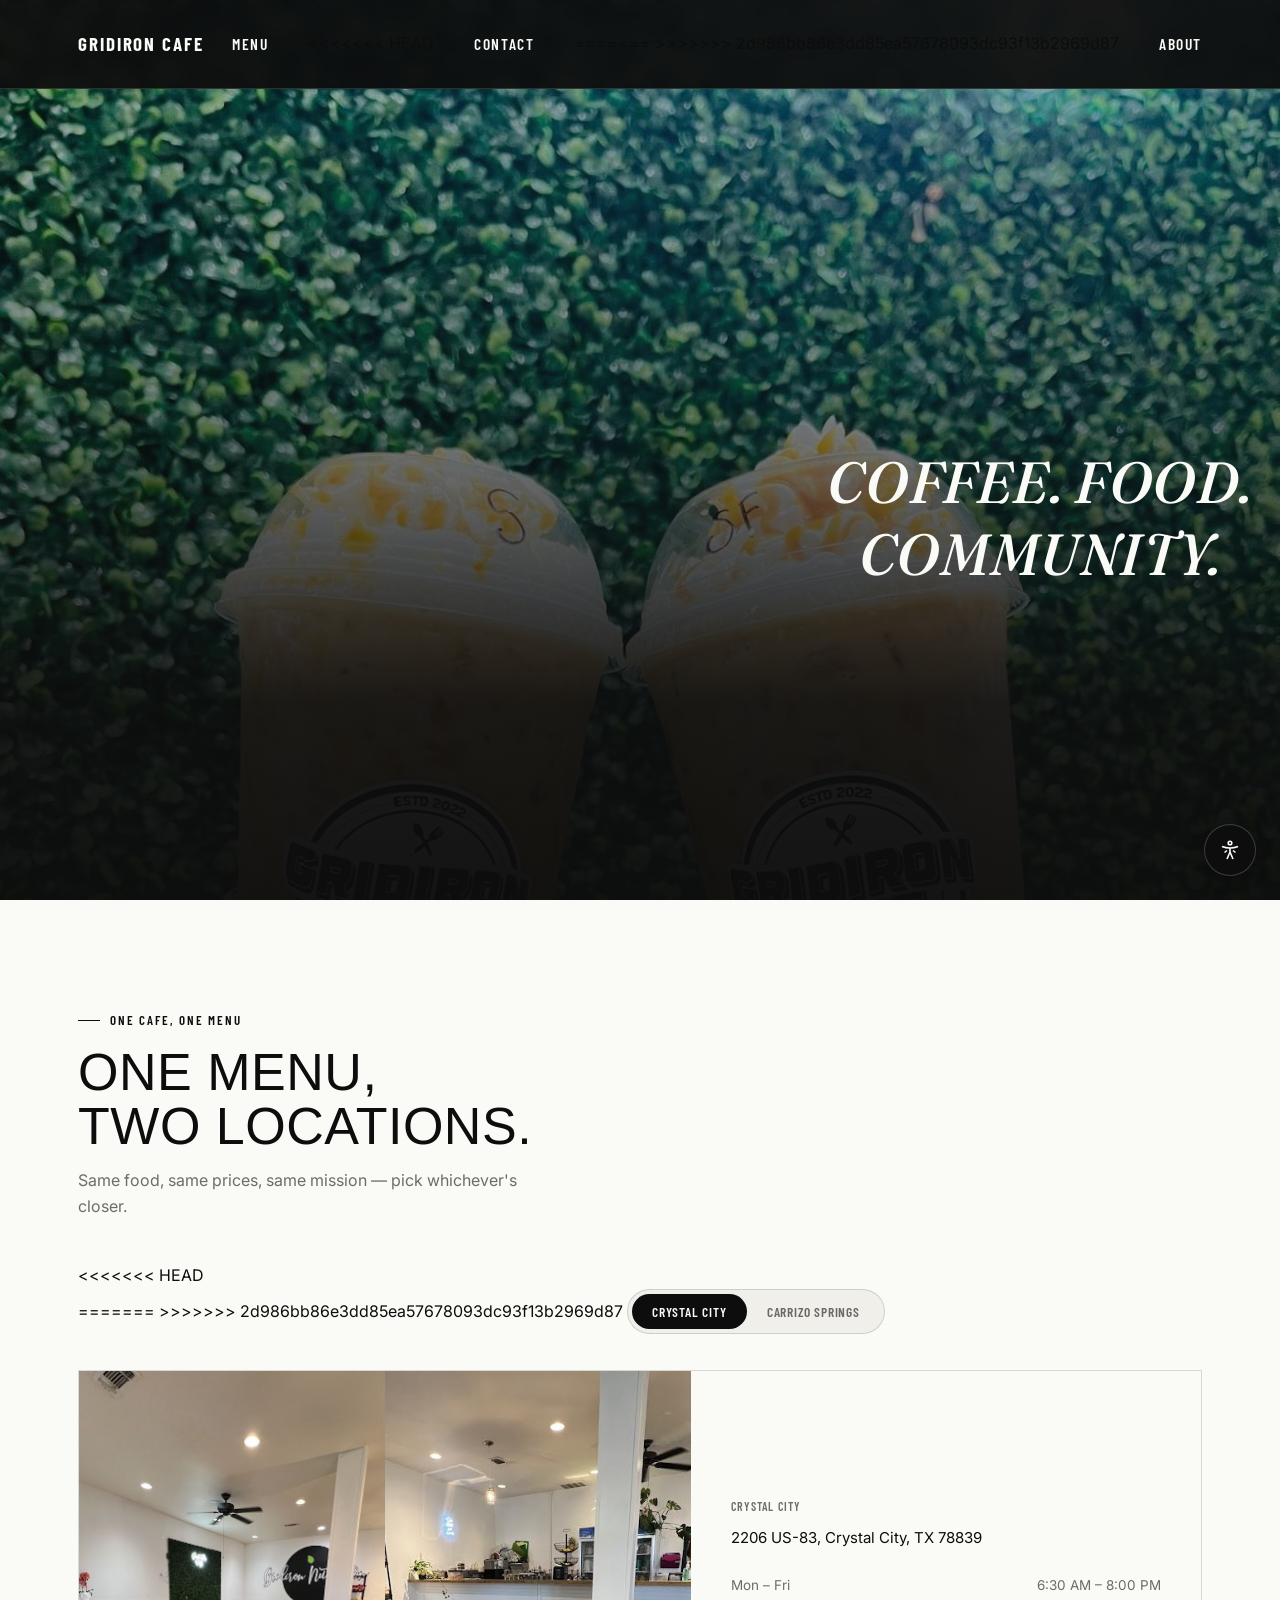
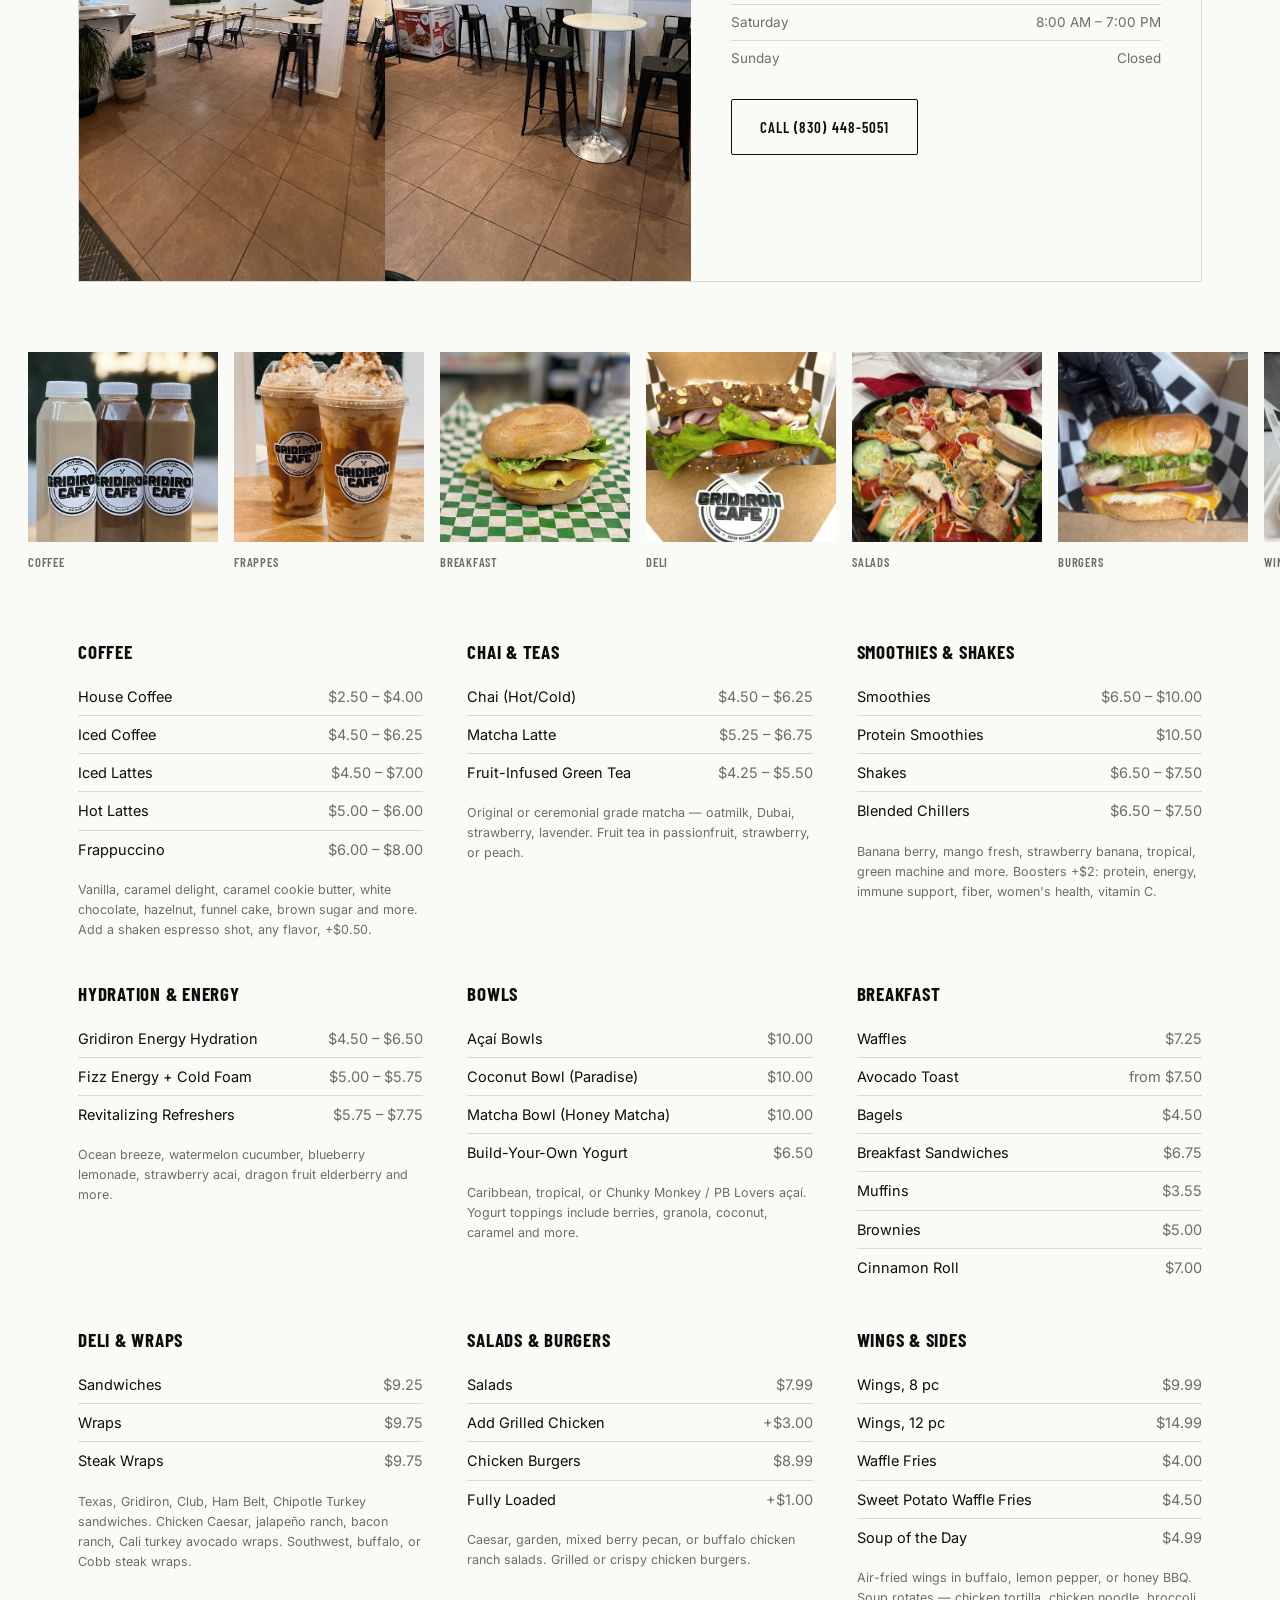
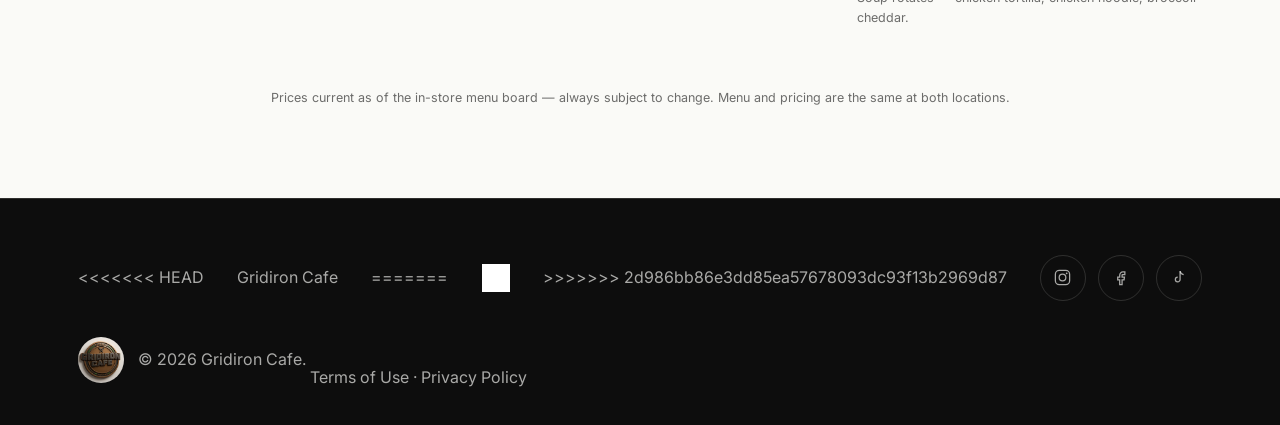
==== commit 91fadf4b: "Add files via upload" ====
--- a/index.html
+++ b/index.html
@@ -1,249 +1,392 @@
-<!DOCTYPE html>
-<html lang="en">
-<head>
-<meta charset="UTF-8">
-<meta name="viewport" content="width=device-width, initial-scale=1.0">
-<title>Gridiron Cafe — Crystal City & Carrizo Springs</title>
-<link rel="preconnect" href="https://fonts.googleapis.com">
-<link href="https://fonts.googleapis.com/css2?family=Fraunces:ital,wght@0,500;1,500&family=Barlow+Condensed:wght@500;600;700&family=Inter:wght@400;500;600&display=swap" rel="stylesheet">
-<link rel="stylesheet" href="styles.css">
-</head>
-<body>
-
-<!-- NAV -->
-<nav class="nav nav-min">
-  <div class="nav-inner">
-    <a href="#top" class="word-mark">Gridiron Cafe</a>
-    <div class="nav-links">
-      <a href="#menu">Menu</a>
-      <a href="about.html">About</a>
-    </div>
-    <button class="burger" aria-label="Menu"><span></span><span></span><span></span></button>
-  </div>
-</nav>
-
-<!-- HERO -->
-<header class="hero hero-min" id="top">
-  <img class="hero-photo-slot" src="images/hero-toast.jpg" alt="Two iced coffees from Gridiron Cafe held up in a toast" style="object-fit:cover; object-position:top; width:100%; height:100%;">
-  <div class="hero-overlay hero-overlay-fade"></div>
-  <div class="hero-min-content">
-    <h1 class="tagline">Coffee. Food.<br>Community.</h1>
-  </div>
-</header>
-
-<!-- ONE MENU, TWO LOCATIONS -->
-<section class="menu-locations" id="menu">
-  <div class="wrap">
-    <div class="eyebrow">One Cafe, One Menu</div>
-    <h2 class="ml-heading">One menu,<br>two locations.</h2>
-    <p class="ml-sub">Same food, same prices, same mission — pick whichever's closer.</p>
-
-    <div class="loc-toggle" id="locToggle">
-      <button data-loc="crystal" class="active">Crystal City</button>
-      <button data-loc="carrizo">Carrizo Springs</button>
-    </div>
-
-    <div class="loc-banner">
-      <div class="loc-banner-photos">
-        <img id="locBannerImg1" src="images/crystal-1.jpg" alt="Gridiron Cafe Crystal City interior">
-        <img id="locBannerImg2" src="images/crystal-2.jpg" alt="Gridiron Cafe Crystal City counter">
-      </div>
-      <div class="loc-banner-info">
-        <span class="tag" id="locBannerTag">Crystal City</span>
-        <p id="locBannerAddr">2206 US-83, Crystal City, TX 78839</p>
-        <div id="locBannerHours">
-          <div class="hours-row"><span>Mon – Fri</span><span>6:30 AM – 8:00 PM</span></div>
-          <div class="hours-row"><span>Saturday</span><span>8:00 AM – 7:00 PM</span></div>
-          <div class="hours-row"><span>Sunday</span><span>Closed</span></div>
-        </div>
-        <a href="tel:+18304485051" id="locBannerPhone" class="btn btn-outline-dark">Call (830) 448-5051</a>
-      </div>
-    </div>
-
-    <!-- MENU CONVEYOR -->
-    <div class="menu-conveyor">
-      <div class="conveyor-track" id="conveyorTrack">
-        <div class="cv-item"><img src="images/menu-coffee.jpg" alt="Coffee and cold brew" loading="lazy"><p>Coffee</p></div>
-        <div class="cv-item"><img src="images/menu-smoothies.jpg" alt="Frappe with whipped cream" loading="lazy"><p>Frappes</p></div>
-        <div class="cv-item"><img src="images/menu-breakfast.jpg" alt="Breakfast bagel sandwich" loading="lazy"><p>Breakfast</p></div>
-        <div class="cv-item"><img src="images/menu-deli.jpg" alt="Deli sandwich" loading="lazy"><p>Deli</p></div>
-        <div class="cv-item"><img src="images/menu-salads-new.jpg" alt="Grilled chicken salad" loading="lazy"><p>Salads</p></div>
-        <div class="cv-item"><img src="images/menu-burger.jpg" alt="Grilled chicken burger" loading="lazy"><p>Burgers</p></div>
-        <div class="cv-item"><img src="images/menu-wings-new.jpg" alt="Buffalo wings" loading="lazy"><p>Wings</p></div>
-        <div class="cv-item"><img src="images/menu-refreshers.jpg" alt="Fruit-infused refreshers" loading="lazy"><p>Refreshers</p></div>
-        <div class="cv-item"><img src="images/gallery-1.jpg" alt="Layered caramel iced coffee" loading="lazy"><p>Cold Brew</p></div>
-      </div>
-    </div>
-
-    <!-- FULL MENU -->
-    <div class="menu-full">
-      <div class="menu-col-block">
-        <h3>Coffee</h3>
-        <div class="menu-line"><span>House Coffee</span><span>$2.50 – $4.00</span></div>
-        <div class="menu-line"><span>Iced Coffee</span><span>$4.50 – $6.25</span></div>
-        <div class="menu-line"><span>Iced Lattes</span><span>$4.50 – $7.00</span></div>
-        <div class="menu-line"><span>Hot Lattes</span><span>$5.00 – $6.00</span></div>
-        <div class="menu-line"><span>Frappuccino</span><span>$6.00 – $8.00</span></div>
-        <p class="menu-note">Vanilla, caramel delight, caramel cookie butter, white chocolate, hazelnut, funnel cake, brown sugar and more. Add a shaken espresso shot, any flavor, +$0.50.</p>
-      </div>
-
-      <div class="menu-col-block">
-        <h3>Chai &amp; Teas</h3>
-        <div class="menu-line"><span>Chai (Hot/Cold)</span><span>$4.50 – $6.25</span></div>
-        <div class="menu-line"><span>Matcha Latte</span><span>$5.25 – $6.75</span></div>
-        <div class="menu-line"><span>Fruit-Infused Green Tea</span><span>$4.25 – $5.50</span></div>
-        <p class="menu-note">Original or ceremonial grade matcha — oatmilk, Dubai, strawberry, lavender. Fruit tea in passionfruit, strawberry, or peach.</p>
-      </div>
-
-      <div class="menu-col-block">
-        <h3>Smoothies &amp; Shakes</h3>
-        <div class="menu-line"><span>Smoothies</span><span>$6.50 – $10.00</span></div>
-        <div class="menu-line"><span>Protein Smoothies</span><span>$10.50</span></div>
-        <div class="menu-line"><span>Shakes</span><span>$6.50 – $7.50</span></div>
-        <div class="menu-line"><span>Blended Chillers</span><span>$6.50 – $7.50</span></div>
-        <p class="menu-note">Banana berry, mango fresh, strawberry banana, tropical, green machine and more. Boosters +$2: protein, energy, immune support, fiber, women's health, vitamin C.</p>
-      </div>
-
-      <div class="menu-col-block">
-        <h3>Hydration &amp; Energy</h3>
-        <div class="menu-line"><span>Gridiron Energy Hydration</span><span>$4.50 – $6.50</span></div>
-        <div class="menu-line"><span>Fizz Energy + Cold Foam</span><span>$5.00 – $5.75</span></div>
-        <div class="menu-line"><span>Revitalizing Refreshers</span><span>$5.75 – $7.75</span></div>
-        <p class="menu-note">Ocean breeze, watermelon cucumber, blueberry lemonade, strawberry acai, dragon fruit elderberry and more.</p>
-      </div>
-
-      <div class="menu-col-block">
-        <h3>Bowls</h3>
-        <div class="menu-line"><span>Açaí Bowls</span><span>$10.00</span></div>
-        <div class="menu-line"><span>Coconut Bowl (Paradise)</span><span>$10.00</span></div>
-        <div class="menu-line"><span>Matcha Bowl (Honey Matcha)</span><span>$10.00</span></div>
-        <div class="menu-line"><span>Build-Your-Own Yogurt</span><span>$6.50</span></div>
-        <p class="menu-note">Caribbean, tropical, or Chunky Monkey / PB Lovers açaí. Yogurt toppings include berries, granola, coconut, caramel and more.</p>
-      </div>
-
-      <div class="menu-col-block">
-        <h3>Breakfast</h3>
-        <div class="menu-line"><span>Waffles</span><span>$7.25</span></div>
-        <div class="menu-line"><span>Avocado Toast</span><span>from $7.50</span></div>
-        <div class="menu-line"><span>Bagels</span><span>$4.50</span></div>
-        <div class="menu-line"><span>Breakfast Sandwiches</span><span>$6.75</span></div>
-        <div class="menu-line"><span>Muffins</span><span>$3.55</span></div>
-        <div class="menu-line"><span>Brownies</span><span>$5.00</span></div>
-        <div class="menu-line"><span>Cinnamon Roll</span><span>$7.00</span></div>
-      </div>
-
-      <div class="menu-col-block">
-        <h3>Deli &amp; Wraps</h3>
-        <div class="menu-line"><span>Sandwiches</span><span>$9.25</span></div>
-        <div class="menu-line"><span>Wraps</span><span>$9.75</span></div>
-        <div class="menu-line"><span>Steak Wraps</span><span>$9.75</span></div>
-        <p class="menu-note">Texas, Gridiron, Club, Ham Belt, Chipotle Turkey sandwiches. Chicken Caesar, jalapeño ranch, bacon ranch, Cali turkey avocado wraps. Southwest, buffalo, or Cobb steak wraps.</p>
-      </div>
-
-      <div class="menu-col-block">
-        <h3>Salads &amp; Burgers</h3>
-        <div class="menu-line"><span>Salads</span><span>$7.99</span></div>
-        <div class="menu-line"><span>Add Grilled Chicken</span><span>+$3.00</span></div>
-        <div class="menu-line"><span>Chicken Burgers</span><span>$8.99</span></div>
-        <div class="menu-line"><span>Fully Loaded</span><span>+$1.00</span></div>
-        <p class="menu-note">Caesar, garden, mixed berry pecan, or buffalo chicken ranch salads. Grilled or crispy chicken burgers.</p>
-      </div>
-
-      <div class="menu-col-block">
-        <h3>Wings &amp; Sides</h3>
-        <div class="menu-line"><span>Wings, 8 pc</span><span>$9.99</span></div>
-        <div class="menu-line"><span>Wings, 12 pc</span><span>$14.99</span></div>
-        <div class="menu-line"><span>Waffle Fries</span><span>$4.00</span></div>
-        <div class="menu-line"><span>Sweet Potato Waffle Fries</span><span>$4.50</span></div>
-        <div class="menu-line"><span>Soup of the Day</span><span>$4.99</span></div>
-        <p class="menu-note">Air-fried wings in buffalo, lemon pepper, or honey BBQ. Soup rotates — chicken tortilla, chicken noodle, broccoli cheddar.</p>
-      </div>
-    </div>
-    <p class="menu-disclaimer">Prices current as of the in-store menu board — always subject to change. Menu and pricing are the same at both locations.</p>
-  </div>
-</section>
-
-<!-- FOOTER -->
-<footer class="footer">
-  <div class="wrap">
-    <div class="footer-top">
-      <a href="#top" class="logo"><img src="images/logo.png" alt="Gridiron Cafe" style="height:28px; width:auto; filter:brightness(0) invert(1);"></a>
-      <div class="social-row">
-        <a href="https://www.instagram.com/gridiron_cafe/" aria-label="Instagram"><svg viewBox="0 0 24 24" width="19" height="19" fill="none" stroke="currentColor" stroke-width="1.6"><rect x="3" y="3" width="18" height="18" rx="5"/><circle cx="12" cy="12" r="4.2"/><circle cx="17.3" cy="6.7" r="1.1" fill="currentColor" stroke="none"/></svg></a>
-        <a href="https://www.facebook.com/GridironNutrition830/" aria-label="Facebook"><svg viewBox="0 0 24 24" width="19" height="19" fill="none" stroke="currentColor" stroke-width="1.6"><path d="M15 8.5h2.5V5H15c-2.2 0-4 1.8-4 4v2.5H8.5V15H11v6h3v-6h2.5l.5-3.5H14V9c0-.3.2-.5.5-.5z"/></svg></a>
-        <a href="https://www.tiktok.com/@gridiron_cafe" aria-label="TikTok"><svg viewBox="0 0 24 24" width="19" height="19" fill="none" stroke="currentColor" stroke-width="1.6"><path d="M14 4v10.5a3 3 0 1 1-3-3"/><path d="M14 4c.5 2.5 2.2 4 4.5 4.3"/></svg></a>
-      </div>
-    </div>
-    <div class="footer-bottom">
-      <span class="footer-badge"><img src="images/badge-icon.png" alt="Gridiron Cafe badge">© 2026 Gridiron Cafe.</span>
-      <span><a href="terms.html" style="color:inherit;">Terms of Use</a> · <a href="privacy.html" style="color:inherit;">Privacy Policy</a></span>
-    </div>
-  </div>
-</footer>
-
-<script>
-  const locData = {
-    crystal: {
-      tag: "Crystal City",
-      addr: "2206 US-83, Crystal City, TX 78839",
-      hours: [["Mon – Fri","6:30 AM – 8:00 PM"],["Saturday","8:00 AM – 7:00 PM"],["Sunday","Closed"]],
-      phone: "+18304485051",
-      phoneLabel: "Call (830) 448-5051",
-      photos: ["images/crystal-1.jpg", "images/crystal-2.jpg"]
-    },
-    carrizo: {
-      tag: "Carrizo Springs",
-      addr: "407 E Nopal St, Carrizo Springs, TX 78834",
-      hours: [["Mon – Fri","7:00 AM – 8:00 PM"],["Saturday","Closed"],["Sunday","Closed"]],
-      phone: "+18302190058",
-      phoneLabel: "Call (830) 219-0058",
-      photos: ["images/carrizo-full.jpg"]
-    }
-  };
-
-  const toggleButtons = document.querySelectorAll('#locToggle button');
-  const bannerImg1 = document.getElementById('locBannerImg1');
-  const bannerImg2 = document.getElementById('locBannerImg2');
-  const bannerPhotos = document.querySelector('.loc-banner-photos');
-  const bannerInfo = document.querySelector('.loc-banner-info');
-
-  toggleButtons.forEach(btn => {
-    btn.addEventListener('click', () => {
-      toggleButtons.forEach(b => b.classList.remove('active'));
-      btn.classList.add('active');
-      const d = locData[btn.dataset.loc];
-      bannerImg1.style.opacity = 0;
-      bannerImg2.style.opacity = 0;
-      bannerInfo.style.opacity = 0;
-      setTimeout(() => {
-        bannerImg1.src = d.photos[0];
-        if (d.photos.length > 1) {
-          bannerImg2.src = d.photos[1];
-          bannerImg2.style.display = 'block';
-          bannerPhotos.classList.remove('single');
-        } else {
-          bannerImg2.style.display = 'none';
-          bannerPhotos.classList.add('single');
-        }
-        document.getElementById('locBannerTag').textContent = d.tag;
-        document.getElementById('locBannerAddr').textContent = d.addr;
-        document.getElementById('locBannerHours').innerHTML = d.hours.map(h =>
-          `<div class="hours-row"><span>${h[0]}</span><span>${h[1]}</span></div>`
-        ).join('');
-        const call = document.getElementById('locBannerPhone');
-        call.href = 'tel:' + d.phone;
-        call.textContent = d.phoneLabel;
-        bannerImg1.style.opacity = 1;
-        bannerImg2.style.opacity = 1;
-        bannerInfo.style.opacity = 1;
-      }, 150);
-    });
-  });
-
-  // Duplicate conveyor content for seamless infinite scroll
-  const conveyor = document.getElementById('conveyorTrack');
-  conveyor.innerHTML += conveyor.innerHTML;
-</script>
-
-</body>
-</html>
+<!DOCTYPE html>
+<html lang="en">
+<head>
+<meta charset="UTF-8">
+<meta name="viewport" content="width=device-width, initial-scale=1.0">
+<title>Gridiron Cafe — Crystal City & Carrizo Springs</title>
+<link rel="preconnect" href="https://fonts.googleapis.com">
+<link href="https://fonts.googleapis.com/css2?family=Fraunces:ital,wght@0,500;1,500&family=Barlow+Condensed:wght@500;600;700&family=Inter:wght@400;500;600&display=swap" rel="stylesheet">
+<link rel="stylesheet" href="styles.css">
+</head>
+<body>
+
+<!-- NAV -->
+<nav class="nav nav-min">
+  <div class="nav-inner">
+    <a href="#top" class="word-mark">Gridiron Cafe</a>
+    <div class="nav-links">
+      <a href="#menu">Menu</a>
+<<<<<<< HEAD
+      <a href="#contact">Contact</a>
+=======
+>>>>>>> 2d986bb86e3dd85ea57678093dc93f13b2969d87
+      <a href="about.html">About</a>
+    </div>
+    <button class="burger" aria-label="Menu"><span></span><span></span><span></span></button>
+  </div>
+</nav>
+
+<!-- HERO -->
+<header class="hero hero-min" id="top">
+<<<<<<< HEAD
+  <img class="hero-photo-slot" src="images/hero-toast.jpg" alt="Two iced coffees from Gridiron Cafe held up in a toast" style="object-fit:cover; object-position:center 38%; width:100%; height:100%;">
+=======
+  <img class="hero-photo-slot" src="images/hero-toast.jpg" alt="Two iced coffees from Gridiron Cafe held up in a toast" style="object-fit:cover; object-position:top; width:100%; height:100%;">
+>>>>>>> 2d986bb86e3dd85ea57678093dc93f13b2969d87
+  <div class="hero-overlay hero-overlay-fade"></div>
+  <div class="hero-min-content">
+    <h1 class="tagline">Coffee. Food.<br>Community.</h1>
+  </div>
+</header>
+
+<!-- ONE MENU, TWO LOCATIONS -->
+<section class="menu-locations" id="menu">
+  <div class="wrap">
+    <div class="eyebrow">One Cafe, One Menu</div>
+    <h2 class="ml-heading">One menu,<br>two locations.</h2>
+    <p class="ml-sub">Same food, same prices, same mission — pick whichever's closer.</p>
+
+<<<<<<< HEAD
+    <div id="contact" style="scroll-margin-top:100px;"></div>
+=======
+>>>>>>> 2d986bb86e3dd85ea57678093dc93f13b2969d87
+    <div class="loc-toggle" id="locToggle">
+      <button data-loc="crystal" class="active">Crystal City</button>
+      <button data-loc="carrizo">Carrizo Springs</button>
+    </div>
+
+    <div class="loc-banner">
+      <div class="loc-banner-photos">
+        <img id="locBannerImg1" src="images/crystal-1.jpg" alt="Gridiron Cafe Crystal City interior">
+        <img id="locBannerImg2" src="images/crystal-2.jpg" alt="Gridiron Cafe Crystal City counter">
+      </div>
+      <div class="loc-banner-info">
+        <span class="tag" id="locBannerTag">Crystal City</span>
+        <p id="locBannerAddr">2206 US-83, Crystal City, TX 78839</p>
+        <div id="locBannerHours">
+          <div class="hours-row"><span>Mon – Fri</span><span>6:30 AM – 8:00 PM</span></div>
+          <div class="hours-row"><span>Saturday</span><span>8:00 AM – 7:00 PM</span></div>
+          <div class="hours-row"><span>Sunday</span><span>Closed</span></div>
+        </div>
+        <a href="tel:+18304485051" id="locBannerPhone" class="btn btn-outline-dark">Call (830) 448-5051</a>
+      </div>
+    </div>
+
+    <!-- MENU CONVEYOR -->
+    <div class="menu-conveyor">
+      <div class="conveyor-track" id="conveyorTrack">
+        <div class="cv-item"><img src="images/menu-coffee.jpg" alt="Coffee and cold brew" loading="lazy"><p>Coffee</p></div>
+        <div class="cv-item"><img src="images/menu-smoothies.jpg" alt="Frappe with whipped cream" loading="lazy"><p>Frappes</p></div>
+        <div class="cv-item"><img src="images/menu-breakfast.jpg" alt="Breakfast bagel sandwich" loading="lazy"><p>Breakfast</p></div>
+        <div class="cv-item"><img src="images/menu-deli.jpg" alt="Deli sandwich" loading="lazy"><p>Deli</p></div>
+        <div class="cv-item"><img src="images/menu-salads-new.jpg" alt="Grilled chicken salad" loading="lazy"><p>Salads</p></div>
+        <div class="cv-item"><img src="images/menu-burger.jpg" alt="Grilled chicken burger" loading="lazy"><p>Burgers</p></div>
+        <div class="cv-item"><img src="images/menu-wings-new.jpg" alt="Buffalo wings" loading="lazy"><p>Wings</p></div>
+        <div class="cv-item"><img src="images/menu-refreshers.jpg" alt="Fruit-infused refreshers" loading="lazy"><p>Refreshers</p></div>
+        <div class="cv-item"><img src="images/gallery-1.jpg" alt="Layered caramel iced coffee" loading="lazy"><p>Cold Brew</p></div>
+      </div>
+    </div>
+
+    <!-- FULL MENU -->
+    <div class="menu-full">
+      <div class="menu-col-block">
+        <h3>Coffee</h3>
+        <div class="menu-line"><span>House Coffee</span><span>$2.50 – $4.00</span></div>
+        <div class="menu-line"><span>Iced Coffee</span><span>$4.50 – $6.25</span></div>
+        <div class="menu-line"><span>Iced Lattes</span><span>$4.50 – $7.00</span></div>
+        <div class="menu-line"><span>Hot Lattes</span><span>$5.00 – $6.00</span></div>
+        <div class="menu-line"><span>Frappuccino</span><span>$6.00 – $8.00</span></div>
+        <p class="menu-note">Vanilla, caramel delight, caramel cookie butter, white chocolate, hazelnut, funnel cake, brown sugar and more. Add a shaken espresso shot, any flavor, +$0.50.</p>
+      </div>
+
+      <div class="menu-col-block">
+        <h3>Chai &amp; Teas</h3>
+        <div class="menu-line"><span>Chai (Hot/Cold)</span><span>$4.50 – $6.25</span></div>
+        <div class="menu-line"><span>Matcha Latte</span><span>$5.25 – $6.75</span></div>
+        <div class="menu-line"><span>Fruit-Infused Green Tea</span><span>$4.25 – $5.50</span></div>
+        <p class="menu-note">Original or ceremonial grade matcha — oatmilk, Dubai, strawberry, lavender. Fruit tea in passionfruit, strawberry, or peach.</p>
+      </div>
+
+      <div class="menu-col-block">
+        <h3>Smoothies &amp; Shakes</h3>
+        <div class="menu-line"><span>Smoothies</span><span>$6.50 – $10.00</span></div>
+        <div class="menu-line"><span>Protein Smoothies</span><span>$10.50</span></div>
+        <div class="menu-line"><span>Shakes</span><span>$6.50 – $7.50</span></div>
+        <div class="menu-line"><span>Blended Chillers</span><span>$6.50 – $7.50</span></div>
+        <p class="menu-note">Banana berry, mango fresh, strawberry banana, tropical, green machine and more. Boosters +$2: protein, energy, immune support, fiber, women's health, vitamin C.</p>
+      </div>
+
+      <div class="menu-col-block">
+        <h3>Hydration &amp; Energy</h3>
+        <div class="menu-line"><span>Gridiron Energy Hydration</span><span>$4.50 – $6.50</span></div>
+        <div class="menu-line"><span>Fizz Energy + Cold Foam</span><span>$5.00 – $5.75</span></div>
+        <div class="menu-line"><span>Revitalizing Refreshers</span><span>$5.75 – $7.75</span></div>
+        <p class="menu-note">Ocean breeze, watermelon cucumber, blueberry lemonade, strawberry acai, dragon fruit elderberry and more.</p>
+      </div>
+
+      <div class="menu-col-block">
+        <h3>Bowls</h3>
+        <div class="menu-line"><span>Açaí Bowls</span><span>$10.00</span></div>
+        <div class="menu-line"><span>Coconut Bowl (Paradise)</span><span>$10.00</span></div>
+        <div class="menu-line"><span>Matcha Bowl (Honey Matcha)</span><span>$10.00</span></div>
+        <div class="menu-line"><span>Build-Your-Own Yogurt</span><span>$6.50</span></div>
+        <p class="menu-note">Caribbean, tropical, or Chunky Monkey / PB Lovers açaí. Yogurt toppings include berries, granola, coconut, caramel and more.</p>
+      </div>
+
+      <div class="menu-col-block">
+        <h3>Breakfast</h3>
+        <div class="menu-line"><span>Waffles</span><span>$7.25</span></div>
+        <div class="menu-line"><span>Avocado Toast</span><span>from $7.50</span></div>
+        <div class="menu-line"><span>Bagels</span><span>$4.50</span></div>
+        <div class="menu-line"><span>Breakfast Sandwiches</span><span>$6.75</span></div>
+        <div class="menu-line"><span>Muffins</span><span>$3.55</span></div>
+        <div class="menu-line"><span>Brownies</span><span>$5.00</span></div>
+        <div class="menu-line"><span>Cinnamon Roll</span><span>$7.00</span></div>
+      </div>
+
+      <div class="menu-col-block">
+        <h3>Deli &amp; Wraps</h3>
+        <div class="menu-line"><span>Sandwiches</span><span>$9.25</span></div>
+        <div class="menu-line"><span>Wraps</span><span>$9.75</span></div>
+        <div class="menu-line"><span>Steak Wraps</span><span>$9.75</span></div>
+        <p class="menu-note">Texas, Gridiron, Club, Ham Belt, Chipotle Turkey sandwiches. Chicken Caesar, jalapeño ranch, bacon ranch, Cali turkey avocado wraps. Southwest, buffalo, or Cobb steak wraps.</p>
+      </div>
+
+      <div class="menu-col-block">
+        <h3>Salads &amp; Burgers</h3>
+        <div class="menu-line"><span>Salads</span><span>$7.99</span></div>
+        <div class="menu-line"><span>Add Grilled Chicken</span><span>+$3.00</span></div>
+        <div class="menu-line"><span>Chicken Burgers</span><span>$8.99</span></div>
+        <div class="menu-line"><span>Fully Loaded</span><span>+$1.00</span></div>
+        <p class="menu-note">Caesar, garden, mixed berry pecan, or buffalo chicken ranch salads. Grilled or crispy chicken burgers.</p>
+      </div>
+
+      <div class="menu-col-block">
+        <h3>Wings &amp; Sides</h3>
+        <div class="menu-line"><span>Wings, 8 pc</span><span>$9.99</span></div>
+        <div class="menu-line"><span>Wings, 12 pc</span><span>$14.99</span></div>
+        <div class="menu-line"><span>Waffle Fries</span><span>$4.00</span></div>
+        <div class="menu-line"><span>Sweet Potato Waffle Fries</span><span>$4.50</span></div>
+        <div class="menu-line"><span>Soup of the Day</span><span>$4.99</span></div>
+        <p class="menu-note">Air-fried wings in buffalo, lemon pepper, or honey BBQ. Soup rotates — chicken tortilla, chicken noodle, broccoli cheddar.</p>
+      </div>
+    </div>
+    <p class="menu-disclaimer">Prices current as of the in-store menu board — always subject to change. Menu and pricing are the same at both locations.</p>
+  </div>
+</section>
+
+<!-- FOOTER -->
+<footer class="footer">
+  <div class="wrap">
+    <div class="footer-top">
+<<<<<<< HEAD
+      <a href="index.html#top" class="footer-word-mark">Gridiron Cafe</a>
+=======
+      <a href="#top" class="logo"><img src="images/logo.png" alt="Gridiron Cafe" style="height:28px; width:auto; filter:brightness(0) invert(1);"></a>
+>>>>>>> 2d986bb86e3dd85ea57678093dc93f13b2969d87
+      <div class="social-row">
+        <a href="https://www.instagram.com/gridiron_cafe/" aria-label="Instagram"><svg viewBox="0 0 24 24" width="19" height="19" fill="none" stroke="currentColor" stroke-width="1.6"><rect x="3" y="3" width="18" height="18" rx="5"/><circle cx="12" cy="12" r="4.2"/><circle cx="17.3" cy="6.7" r="1.1" fill="currentColor" stroke="none"/></svg></a>
+        <a href="https://www.facebook.com/GridironNutrition830/" aria-label="Facebook"><svg viewBox="0 0 24 24" width="19" height="19" fill="none" stroke="currentColor" stroke-width="1.6"><path d="M15 8.5h2.5V5H15c-2.2 0-4 1.8-4 4v2.5H8.5V15H11v6h3v-6h2.5l.5-3.5H14V9c0-.3.2-.5.5-.5z"/></svg></a>
+        <a href="https://www.tiktok.com/@gridiron_cafe" aria-label="TikTok"><svg viewBox="0 0 24 24" width="19" height="19" fill="none" stroke="currentColor" stroke-width="1.6"><path d="M14 4v10.5a3 3 0 1 1-3-3"/><path d="M14 4c.5 2.5 2.2 4 4.5 4.3"/></svg></a>
+      </div>
+    </div>
+    <div class="footer-bottom">
+      <span class="footer-badge"><img src="images/badge-icon.png" alt="Gridiron Cafe badge">© 2026 Gridiron Cafe.</span>
+      <span><a href="terms.html" style="color:inherit;">Terms of Use</a> · <a href="privacy.html" style="color:inherit;">Privacy Policy</a></span>
+    </div>
+  </div>
+</footer>
+
+<script>
+  const locData = {
+    crystal: {
+      tag: "Crystal City",
+      addr: "2206 US-83, Crystal City, TX 78839",
+      hours: [["Mon – Fri","6:30 AM – 8:00 PM"],["Saturday","8:00 AM – 7:00 PM"],["Sunday","Closed"]],
+      phone: "+18304485051",
+      phoneLabel: "Call (830) 448-5051",
+      photos: ["images/crystal-1.jpg", "images/crystal-2.jpg"]
+    },
+    carrizo: {
+      tag: "Carrizo Springs",
+      addr: "407 E Nopal St, Carrizo Springs, TX 78834",
+      hours: [["Mon – Fri","7:00 AM – 8:00 PM"],["Saturday","Closed"],["Sunday","Closed"]],
+      phone: "+18302190058",
+      phoneLabel: "Call (830) 219-0058",
+      photos: ["images/carrizo-full.jpg"]
+    }
+  };
+
+  const toggleButtons = document.querySelectorAll('#locToggle button');
+  const bannerImg1 = document.getElementById('locBannerImg1');
+  const bannerImg2 = document.getElementById('locBannerImg2');
+  const bannerPhotos = document.querySelector('.loc-banner-photos');
+  const bannerInfo = document.querySelector('.loc-banner-info');
+<<<<<<< HEAD
+
+  toggleButtons.forEach(btn => {
+    btn.addEventListener('click', () => {
+      toggleButtons.forEach(b => b.classList.remove('active'));
+      btn.classList.add('active');
+      const d = locData[btn.dataset.loc];
+      bannerImg1.style.opacity = 0;
+      bannerImg2.style.opacity = 0;
+      bannerInfo.style.opacity = 0;
+      setTimeout(() => {
+        bannerImg1.src = d.photos[0];
+        if (d.photos.length > 1) {
+          bannerImg2.src = d.photos[1];
+          bannerImg2.style.display = 'block';
+          bannerPhotos.classList.remove('single');
+        } else {
+          bannerImg2.style.display = 'none';
+          bannerPhotos.classList.add('single');
+        }
+        document.getElementById('locBannerTag').textContent = d.tag;
+        document.getElementById('locBannerAddr').textContent = d.addr;
+        document.getElementById('locBannerHours').innerHTML = d.hours.map(h =>
+          `<div class="hours-row"><span>${h[0]}</span><span>${h[1]}</span></div>`
+        ).join('');
+        const call = document.getElementById('locBannerPhone');
+        call.href = 'tel:' + d.phone;
+        call.textContent = d.phoneLabel;
+        bannerImg1.style.opacity = 1;
+        bannerImg2.style.opacity = 1;
+        bannerInfo.style.opacity = 1;
+      }, 150);
+    });
+  });
+
+  // Duplicate conveyor content for seamless infinite scroll
+  const conveyor = document.getElementById('conveyorTrack');
+  conveyor.innerHTML += conveyor.innerHTML;
+</script>
+
+<button id="a11yBtn" aria-label="Accessibility options" aria-expanded="false" aria-controls="a11yPanel">
+  <svg viewBox="0 0 24 24" width="24" height="24" fill="none" stroke="currentColor" stroke-width="1.6"><circle cx="12" cy="5" r="1.8"/><path d="M4 8.5c2.5 1 5.3 1.5 8 1.5s5.5-.5 8-1.5"/><path d="M12 10v4m0 0l-3 7m3-7l3 7"/><path d="M9 12.5l-2.5 2M15 12.5l2.5 2"/></svg>
+</button>
+<div id="a11yPanel" role="dialog" aria-label="Accessibility options">
+  <h4>Accessibility</h4>
+  <div class="a11y-row">
+    <span>Text size</span>
+    <div class="a11y-btns">
+      <button type="button" data-a11y="text-reset">A</button>
+      <button type="button" data-a11y="text-lg">A+</button>
+      <button type="button" data-a11y="text-xl">A++</button>
+    </div>
+  </div>
+  <button type="button" class="a11y-toggle" data-a11y="contrast">High contrast</button>
+  <button type="button" class="a11y-toggle" data-a11y="underline">Underline links</button>
+  <button type="button" class="a11y-toggle" data-a11y="motion">Pause animations</button>
+  <button type="button" class="a11y-reset" data-a11y="resetall">Reset all</button>
+</div>
+<script>
+(function(){
+  var STORAGE_KEY = 'gridironA11y';
+  var body = document.body;
+  var btn = document.getElementById('a11yBtn');
+  var panel = document.getElementById('a11yPanel');
+  var state = { text: 'reset', contrast: false, underline: false, motion: false };
+
+  function applyState(){
+    body.classList.remove('a11y-text-lg', 'a11y-text-xl');
+    if (state.text === 'lg') body.classList.add('a11y-text-lg');
+    if (state.text === 'xl') body.classList.add('a11y-text-xl');
+    body.classList.toggle('a11y-contrast', state.contrast);
+    body.classList.toggle('a11y-underline', state.underline);
+    body.classList.toggle('a11y-pause-motion', state.motion);
+
+    panel.querySelectorAll('[data-a11y^="text-"]').forEach(function(b){
+      var active = (b.dataset.a11y === 'text-' + state.text) || (b.dataset.a11y === 'text-reset' && state.text === 'reset');
+      b.style.background = active ? 'var(--ink)' : 'var(--off)';
+      b.style.color = active ? 'var(--white)' : 'var(--ink)';
+    });
+    panel.querySelector('[data-a11y="contrast"]').setAttribute('aria-pressed', state.contrast);
+    panel.querySelector('[data-a11y="underline"]').setAttribute('aria-pressed', state.underline);
+    panel.querySelector('[data-a11y="motion"]').setAttribute('aria-pressed', state.motion);
+  }
+
+  function save(){
+    try { localStorage.setItem(STORAGE_KEY, JSON.stringify(state)); } catch(e){}
+  }
+
+  function load(){
+    try {
+      var saved = localStorage.getItem(STORAGE_KEY);
+      if (saved) state = Object.assign(state, JSON.parse(saved));
+    } catch(e){}
+    applyState();
+  }
+
+  btn.addEventListener('click', function(){
+    var open = panel.classList.toggle('open');
+    btn.setAttribute('aria-expanded', open ? 'true' : 'false');
+  });
+
+  document.addEventListener('click', function(e){
+    if (!panel.contains(e.target) && e.target !== btn && !btn.contains(e.target)) {
+      panel.classList.remove('open');
+      btn.setAttribute('aria-expanded', 'false');
+    }
+  });
+
+  panel.querySelectorAll('[data-a11y]').forEach(function(el){
+    el.addEventListener('click', function(){
+      var action = el.dataset.a11y;
+      if (action === 'text-reset') state.text = 'reset';
+      else if (action === 'text-lg') state.text = 'lg';
+      else if (action === 'text-xl') state.text = 'xl';
+      else if (action === 'contrast') state.contrast = !state.contrast;
+      else if (action === 'underline') state.underline = !state.underline;
+      else if (action === 'motion') state.motion = !state.motion;
+      else if (action === 'resetall') state = { text: 'reset', contrast: false, underline: false, motion: false };
+      applyState();
+      save();
+    });
+  });
+
+  load();
+})();
+=======
+
+  toggleButtons.forEach(btn => {
+    btn.addEventListener('click', () => {
+      toggleButtons.forEach(b => b.classList.remove('active'));
+      btn.classList.add('active');
+      const d = locData[btn.dataset.loc];
+      bannerImg1.style.opacity = 0;
+      bannerImg2.style.opacity = 0;
+      bannerInfo.style.opacity = 0;
+      setTimeout(() => {
+        bannerImg1.src = d.photos[0];
+        if (d.photos.length > 1) {
+          bannerImg2.src = d.photos[1];
+          bannerImg2.style.display = 'block';
+          bannerPhotos.classList.remove('single');
+        } else {
+          bannerImg2.style.display = 'none';
+          bannerPhotos.classList.add('single');
+        }
+        document.getElementById('locBannerTag').textContent = d.tag;
+        document.getElementById('locBannerAddr').textContent = d.addr;
+        document.getElementById('locBannerHours').innerHTML = d.hours.map(h =>
+          `<div class="hours-row"><span>${h[0]}</span><span>${h[1]}</span></div>`
+        ).join('');
+        const call = document.getElementById('locBannerPhone');
+        call.href = 'tel:' + d.phone;
+        call.textContent = d.phoneLabel;
+        bannerImg1.style.opacity = 1;
+        bannerImg2.style.opacity = 1;
+        bannerInfo.style.opacity = 1;
+      }, 150);
+    });
+  });
+
+  // Duplicate conveyor content for seamless infinite scroll
+  const conveyor = document.getElementById('conveyorTrack');
+  conveyor.innerHTML += conveyor.innerHTML;
+>>>>>>> 2d986bb86e3dd85ea57678093dc93f13b2969d87
+</script>
+
+</body>
+</html>
--- a/styles.css
+++ b/styles.css
@@ -1,319 +1,377 @@
-/* ============================================
-   GRIDIRON CAFE — design tokens
-   Strict black & white per Jay. Personality comes
-   from type scale, contrast, and photography —
-   not color.
-   ============================================ */
-:root{
-  --black:#0D0D0D;
-  --black-2:#171717;
-  --black-3:#1F1F1F;
-  --white:#FAFAF7;
-  --white-dim:rgba(250,250,247,0.66);
-  --off:#F0EFEA;
-  --ink:#0D0D0D;
-  --ink-dim:rgba(13,13,13,0.6);
-  --line-dark:rgba(250,250,247,0.14);
-  --line-light:rgba(13,13,13,0.14);
-}
-
-*{box-sizing:border-box; margin:0; padding:0;}
-html{scroll-behavior:smooth;}
-body{
-  font-family:'Inter',sans-serif;
-  background:var(--white);
-  color:var(--ink);
-  line-height:1.6;
-  -webkit-font-smoothing:antialiased;
-}
-img{max-width:100%; display:block;}
-a{text-decoration:none; color:inherit;}
-ul{list-style:none;}
-.wrap{max-width:1180px; margin:0 auto; padding:0 28px;}
-
-.eyebrow{
-  font-family:'Barlow Condensed',sans-serif; font-weight:600;
-  text-transform:uppercase; letter-spacing:0.14em; font-size:13px;
-  color:var(--ink); margin-bottom:14px; display:flex; align-items:center; gap:10px;
-}
-.eyebrow::before{content:''; width:22px; height:1px; background:var(--ink);}
-.eyebrow.on-dark{color:var(--white);}
-.eyebrow.on-dark::before{background:var(--white);}
-
-h1,h2,h3,h4{font-family:'Anton',sans-serif; font-weight:400; text-transform:uppercase; letter-spacing:0.01em; line-height:1.05;}
-
-.btn{
-  display:inline-flex; align-items:center; justify-content:center; gap:8px;
-  padding:15px 28px; border:1.5px solid transparent; border-radius:2px;
-  font-family:'Barlow Condensed',sans-serif; font-weight:600; text-transform:uppercase; letter-spacing:0.07em; font-size:15px;
-  cursor:pointer; transition:all .18s ease;
-}
-.btn-solid-black{background:var(--black); color:var(--white); border-color:var(--black);}
-.btn-solid-black:hover{background:transparent; color:var(--black); border-color:var(--black);}
-.btn-solid-white{background:var(--white); color:var(--black); border-color:var(--white);}
-.btn-solid-white:hover{background:transparent; color:var(--white);}
-.btn-outline-dark{border-color:var(--ink); color:var(--ink); background:transparent;}
-.btn-outline-dark:hover{background:var(--ink); color:var(--white);}
-.btn-outline-light{border-color:var(--white); color:var(--white); background:transparent;}
-.btn-outline-light:hover{background:var(--white); color:var(--black);}
-
-/* ---------- NAV ---------- */
-.nav{
-  position:fixed; top:0; left:0; right:0; z-index:300;
-  background:rgba(13,13,13,0.94); backdrop-filter:blur(8px);
-  border-bottom:1px solid var(--line-dark);
-}
-.nav-inner{
-  max-width:1180px; margin:0 auto; padding:0 28px;
-  display:flex; align-items:center; justify-content:space-between; height:76px;
-}
-.logo{font-family:'Anton',sans-serif; font-size:20px; color:var(--white); letter-spacing:0.02em;}
-.nav-links{display:none; align-items:center; gap:34px;}
-.nav-links a{
-  font-family:'Barlow Condensed',sans-serif; font-weight:600; text-transform:uppercase; letter-spacing:0.08em; font-size:14px;
-  color:var(--white-dim); transition:color .15s ease;
-}
-.nav-links a:hover{color:var(--white);}
-.burger{display:flex; flex-direction:column; gap:5px; background:none; border:none; cursor:pointer; padding:6px;}
-.burger span{width:22px; height:2px; background:var(--white);}
-@media(min-width:900px){
-  .nav-links{display:flex;}
-  .burger{display:none;}
-}
-
-/* Location switcher pill */
-.loc-switch{
-  display:inline-flex; background:var(--black-2); border:1px solid var(--line-dark);
-  border-radius:100px; padding:4px;
-}
-.loc-switch button{
-  border:none; background:none; cursor:pointer;
-  font-family:'Barlow Condensed',sans-serif; font-weight:600; text-transform:uppercase; letter-spacing:0.06em; font-size:12.5px;
-  color:var(--white-dim); padding:8px 16px; border-radius:100px; transition:all .18s ease;
-}
-.loc-switch button.active{background:var(--white); color:var(--black);}
-
-/* ---------- HERO ---------- */
-.hero{
-  position:relative; min-height:100vh; display:flex; align-items:flex-end;
-  padding:140px 0 80px;
-}
-.hero-photo-slot{
-  position:absolute; inset:0; z-index:0;
-  background:#1A1A1A;
-  display:flex; align-items:center; justify-content:center;
-}
-.hero-photo-slot .ph-label{
-  font-family:'Barlow Condensed',sans-serif; text-transform:uppercase; letter-spacing:0.1em;
-  color:rgba(250,250,247,0.32); font-size:14px; text-align:center; line-height:1.6;
-}
-.hero-overlay{position:absolute; inset:0; z-index:1; background:linear-gradient(180deg, rgba(13,13,13,0.3) 0%, rgba(13,13,13,0.5) 45%, rgba(13,13,13,0.96) 100%);}
-.hero-content{position:relative; z-index:2; max-width:1180px; margin:0 auto; padding:0 28px; width:100%;}
-.hero h1{
-  font-size:clamp(42px, 8vw, 92px); color:var(--white); max-width:820px; margin-bottom:20px;
-}
-.hero-sub{
-  font-size:17px; color:var(--white-dim); max-width:520px; margin-bottom:38px; line-height:1.65;
-}
-.hero-ctas{display:flex; flex-wrap:wrap; gap:14px;}
-
-/* ---------- TICKER ---------- */
-.ticker-strip{
-  background:var(--black); overflow:hidden; white-space:nowrap; padding:14px 0;
-  border-top:1px solid var(--line-dark); border-bottom:1px solid var(--line-dark);
-}
-.ticker-track{display:inline-block; animation:ticker 32s linear infinite;}
-.ticker-track span{
-  font-family:'Barlow Condensed',sans-serif; font-weight:600; text-transform:uppercase; letter-spacing:0.08em; font-size:14.5px;
-  color:var(--white); margin-right:48px;
-}
-.ticker-track span::after{content:'●'; margin-left:48px; font-size:7px; vertical-align:middle; opacity:0.5;}
-@keyframes ticker{ from{transform:translateX(0);} to{transform:translateX(-50%);} }
-@media(prefers-reduced-motion:reduce){ .ticker-track{animation:none;} }
-
-/* ---------- STORY (full-bleed) ---------- */
-.story-full{
-  position:relative; min-height:64vh; display:flex; align-items:center;
-  background-size:cover; background-position:center;
-}
-.story-full-inner{max-width:560px;}
-.story-full h2{font-size:clamp(30px,4.5vw,48px); color:var(--white); margin-bottom:22px;}
-.story-full p{color:var(--white-dim); font-size:16px; line-height:1.7;}
-
-/* ---------- MENU PREVIEW ---------- */
-.menu-preview{padding:120px 0; background:var(--white);}
-.section-head{max-width:640px; margin-bottom:60px;}
-.section-head h2{font-size:clamp(30px,4.2vw,44px); color:var(--ink); margin-bottom:16px;}
-.section-head p{color:var(--ink-dim); font-size:16px;}
-.menu-grid{display:grid; grid-template-columns:1fr; gap:2px;}
-@media(min-width:640px){ .menu-grid{grid-template-columns:repeat(2,1fr);} }
-@media(min-width:960px){ .menu-grid{grid-template-columns:repeat(4,1fr);} }
-.menu-tile{
-  position:relative; display:block; aspect-ratio:3/4; overflow:hidden;
-  background-size:cover; background-position:center;
-  filter:grayscale(20%);
-  transition:filter .3s ease;
-}
-.menu-tile:hover{filter:grayscale(0%);}
-.menu-tile::after{
-  content:''; position:absolute; inset:0;
-  background:linear-gradient(180deg, rgba(13,13,13,0) 40%, rgba(13,13,13,0.88) 100%);
-  transition:background .3s ease;
-}
-.menu-tile:hover::after{background:linear-gradient(180deg, rgba(13,13,13,0.1) 20%, rgba(13,13,13,0.92) 100%);}
-.tile-num{
-  position:absolute; top:16px; left:16px; z-index:2;
-  font-family:'Barlow Condensed',sans-serif; font-weight:600; font-size:13px; letter-spacing:0.08em;
-  color:rgba(250,250,247,0.85);
-}
-.tile-text{position:absolute; left:0; right:0; bottom:0; z-index:2; padding:20px;}
-.tile-text h3{font-size:19px; color:var(--white); margin-bottom:6px;}
-.tile-text p{font-size:12.5px; color:rgba(250,250,247,0.72); line-height:1.5;}
-.menu-tile-empty{
-  background:var(--off); display:flex; flex-direction:column; justify-content:center; padding:20px;
-}
-.menu-cta-row{margin-top:52px; display:flex; justify-content:center;}
-
-/* ---------- GALLERY ---------- */
-.gallery{padding:0 0 120px; background:var(--white);}
-.gallery-grid{
-  display:grid; grid-template-columns:repeat(2,1fr); gap:2px;
-}
-@media(min-width:640px){ .gallery-grid{grid-template-columns:repeat(3,1fr);} }
-.gallery-grid img{
-  width:100%; height:100%; aspect-ratio:1/1; object-fit:cover; display:block;
-  filter:grayscale(15%); transition:filter .25s ease, transform .25s ease;
-}
-.gallery-grid img:hover{filter:grayscale(0%); transform:scale(1.02);}
-
-/* ---------- LOCATIONS ---------- */
-.locations{padding:120px 0; color:var(--white); position:relative;}
-
-/* ---------- ROUTE STRIP ---------- */
-.route-strip{display:flex; align-items:flex-start; margin-bottom:48px;}
-.route-stop{
-  background:none; border:none; cursor:pointer; flex:0 0 auto;
-  display:flex; flex-direction:column; align-items:center; gap:8px;
-  font-family:'Barlow Condensed',sans-serif; color:var(--white-dim); transition:color .2s ease;
-}
-.route-stop .dot{width:12px; height:12px; border-radius:50%; border:1.5px solid var(--white-dim); background:transparent; transition:all .2s ease;}
-.route-stop.active .dot{background:var(--white); border-color:var(--white); box-shadow:0 0 0 4px rgba(250,250,247,0.15);}
-.route-stop.active{color:var(--white);}
-.route-stop .stop-label{font-weight:600; text-transform:uppercase; letter-spacing:0.06em; font-size:15px;}
-.route-stop .stop-sub{font-size:11px; text-transform:uppercase; letter-spacing:0.08em; color:var(--white-dim); opacity:0.7;}
-.route-line{flex:1; position:relative; height:1px; margin:6px 18px 0; background-image:repeating-linear-gradient(90deg, rgba(250,250,247,0.35) 0 6px, transparent 6px 13px);}
-.route-distance{
-  position:absolute; top:-9px; left:50%; transform:translateX(-50%);
-  font-family:'Barlow Condensed',sans-serif; font-size:10.5px; letter-spacing:0.08em; font-weight:600;
-  color:var(--white-dim); white-space:nowrap; padding:0 10px;
-}
-
-/* ---------- LOC DISPLAY (single swapping panel) ---------- */
-.loc-display{
-  display:grid; grid-template-columns:1fr; background:var(--black-2); border:1px solid var(--line-dark);
-}
-@media(min-width:800px){ .loc-display{grid-template-columns:1.15fr 1fr;} }
-.loc-photo{aspect-ratio:4/3; overflow:hidden;}
-@media(min-width:800px){ .loc-photo{aspect-ratio:auto; min-height:420px;} }
-.loc-photo img{width:100%; height:100%; object-fit:cover; display:block; transition:opacity .25s ease;}
-.loc-info{padding:44px 40px; display:flex; flex-direction:column; justify-content:center; transition:opacity .2s ease;}
-.loc-info .tag{
-  font-family:'Barlow Condensed',sans-serif; font-weight:600; text-transform:uppercase; letter-spacing:0.1em; font-size:12px;
-  color:var(--white-dim); margin-bottom:14px; display:inline-block;
-}
-.loc-info h3{font-size:28px; color:var(--white); margin-bottom:6px;}
-.loc-info .addr{color:var(--white-dim); font-size:14.5px; margin-bottom:22px;}
-.loc-info .hours-row{display:flex; justify-content:space-between; font-size:13.5px; padding:7px 0; border-top:1px solid var(--line-dark); color:var(--white-dim);}
-.loc-info .hours-row:first-of-type{border-top:none;}
-.loc-info .loc-actions{display:flex; gap:12px; margin-top:26px; flex-wrap:wrap;}
-
-/* ---------- MINIMAL NAV VARIANT ---------- */
-.nav-min .nav-inner{height:88px;}
-.nav-min .word-mark{
-  color:var(--white); font-family:'Barlow Condensed',sans-serif; font-weight:700;
-  text-transform:uppercase; letter-spacing:0.1em; font-size:19px;
-}
-.nav-min .nav-links{gap:40px;}
-.nav-min .nav-links a{font-weight:600; letter-spacing:0.1em; font-size:15.5px; color:var(--white);}
-
-/* ---------- MINIMAL HERO VARIANT ---------- */
-.hero-min{
-  min-height:100vh; display:flex; flex-direction:column;
-  padding:0;
-}
-.hero-overlay-fade{
-  background:linear-gradient(180deg, rgba(13,13,13,0.25) 0%, rgba(13,13,13,0.5) 45%, rgba(13,13,13,0.93) 78%, rgba(13,13,13,0.97) 100%);
-}
-.hero-min-content{
-  position:relative; z-index:2; flex:1; display:flex; align-items:center; justify-content:center;
-  text-align:center; padding:40px 28px;
-}
-.hero-min-content .tagline{
-  font-family:'Fraunces',serif; font-style:italic; font-weight:500; color:var(--white);
-  font-size:clamp(32px,6vw,58px); line-height:1.25; max-width:640px; margin:0;
-}
-
-/* ---------- ONE MENU, TWO LOCATIONS ---------- */
-.menu-locations{background:var(--white); padding:110px 0 90px;}
-.ml-heading{font-size:clamp(32px,5vw,52px); color:var(--ink); margin:6px 0 14px;}
-.ml-sub{color:var(--ink-dim); font-size:16px; margin-bottom:44px; max-width:460px;}
-
-.loc-toggle{display:inline-flex; background:var(--off); border:1px solid var(--line-light); border-radius:100px; padding:4px; margin-bottom:36px;}
-.loc-toggle button{
-  border:none; background:none; cursor:pointer;
-  font-family:'Barlow Condensed',sans-serif; font-weight:600; text-transform:uppercase; letter-spacing:0.06em; font-size:13.5px;
-  color:var(--ink-dim); padding:9px 20px; border-radius:100px; transition:all .18s ease;
-}
-.loc-toggle button.active{background:var(--ink); color:var(--white);}
-
-.loc-banner{
-  display:grid; grid-template-columns:1fr; border:1px solid var(--line-light); margin-bottom:70px;
-}
-@media(min-width:760px){ .loc-banner{grid-template-columns:1.2fr 1fr;} }
-.loc-banner-photos{display:grid; grid-template-columns:1fr 1fr;}
-.loc-banner-photos.single{grid-template-columns:1fr;}
-.loc-banner-photos img{width:100%; height:100%; min-height:190px; object-fit:cover; display:block; transition:opacity .25s ease;}
-.loc-banner-info{padding:36px 40px; display:flex; flex-direction:column; justify-content:center; transition:opacity .2s ease;}
-.loc-banner-info .tag{font-family:'Barlow Condensed',sans-serif; font-weight:600; text-transform:uppercase; letter-spacing:0.1em; font-size:12px; color:var(--ink-dim); margin-bottom:10px;}
-.loc-banner-info p{font-size:15px; color:var(--ink); margin-bottom:18px;}
-.loc-banner-info .hours-row{display:flex; justify-content:space-between; font-size:13.5px; padding:7px 0; border-top:1px solid var(--line-light); color:var(--ink-dim);}
-.loc-banner-info .hours-row:first-of-type{border-top:none;}
-.loc-banner-info .btn{margin-top:22px; align-self:flex-start;}
-
-.menu-conveyor{overflow:hidden; margin-bottom:70px; margin-left:calc(50% - 50vw); margin-right:calc(50% - 50vw);}
-.conveyor-track{display:flex; gap:16px; width:max-content; animation:conveyor 34s linear infinite; padding:0 28px;}
-.menu-conveyor:hover .conveyor-track{animation-play-state:paused;}
-.cv-item{flex-shrink:0; width:190px;}
-.cv-item img{width:100%; height:190px; object-fit:cover; display:block; filter:grayscale(15%); transition:filter .25s ease;}
-.cv-item:hover img{filter:grayscale(0%);}
-.cv-item p{
-  font-family:'Barlow Condensed',sans-serif; font-weight:600; text-transform:uppercase; letter-spacing:0.06em;
-  font-size:12.5px; color:var(--ink-dim); margin-top:10px;
-}
-@keyframes conveyor{ from{transform:translateX(0);} to{transform:translateX(-50%);} }
-@media(prefers-reduced-motion:reduce){ .conveyor-track{animation:none;} }
-
-.menu-full{display:grid; grid-template-columns:1fr; gap:44px;}
-@media(min-width:680px){ .menu-full{grid-template-columns:1fr 1fr;} }
-@media(min-width:1020px){ .menu-full{grid-template-columns:1fr 1fr 1fr;} }
-.menu-col-block h3{font-size:19px; color:var(--ink); margin-bottom:16px; font-family:'Barlow Condensed',sans-serif; font-weight:700; text-transform:uppercase; letter-spacing:0.04em;}
-.menu-line{display:flex; justify-content:space-between; gap:12px; font-size:14.5px; color:var(--ink); padding:7px 0; border-top:1px solid var(--line-light);}
-.menu-line:first-of-type{border-top:none;}
-.menu-line span:last-child{color:var(--ink-dim); white-space:nowrap;}
-.menu-note{font-size:12.5px; color:var(--ink-dim); margin-top:12px; line-height:1.6;}
-.menu-disclaimer{margin-top:60px; font-size:12.5px; color:var(--ink-dim); text-align:center;}
-
-/* ---------- FOOTER ---------- */
-.footer{background:var(--black); color:var(--white-dim); padding:56px 0 34px; border-top:1px solid var(--line-dark);}
-.footer-top{display:flex; flex-wrap:wrap; justify-content:space-between; gap:30px; align-items:center; margin-bottom:36px;}
-.footer .logo{font-size:18px;}
-.social-row{display:flex; gap:12px;}
-.social-row a{
-  width:46px; height:46px; border-radius:50%; border:1px solid var(--line-dark);
-  display:flex; align-items:center; justify-content:center; transition:all .18s ease;
-  color:var(--white-dim);
-}
-.social-row a:hover{background:var(--white); border-color:var(--white); color:var(--black);}
-.footer-badge{display:inline-flex; align-items:center; gap:12px;}
-.footer-badge img{height:46px; width:46px; border-radius:50%;}
-.footer-bottom{font-size:12.5px; color:rgba(250,250,247,0.4); display:flex; flex-wrap:wrap; justify-content:space-between; gap:12px; border-top:1px solid var(--line-dark); padding-top:24px;}
+/* ============================================
+   GRIDIRON CAFE — design tokens
+   Strict black & white per Jay. Personality comes
+   from type scale, contrast, and photography —
+   not color.
+   ============================================ */
+:root{
+  --black:#0D0D0D;
+  --black-2:#171717;
+  --black-3:#1F1F1F;
+  --white:#FAFAF7;
+  --white-dim:rgba(250,250,247,0.66);
+  --off:#F0EFEA;
+  --ink:#0D0D0D;
+  --ink-dim:rgba(13,13,13,0.6);
+  --line-dark:rgba(250,250,247,0.14);
+  --line-light:rgba(13,13,13,0.14);
+}
+
+*{box-sizing:border-box; margin:0; padding:0;}
+html{scroll-behavior:smooth;}
+body{
+  font-family:'Inter',sans-serif;
+  background:var(--white);
+  color:var(--ink);
+  line-height:1.6;
+  -webkit-font-smoothing:antialiased;
+}
+img{max-width:100%; display:block;}
+a{text-decoration:none; color:inherit;}
+ul{list-style:none;}
+.wrap{max-width:1180px; margin:0 auto; padding:0 28px;}
+
+.eyebrow{
+  font-family:'Barlow Condensed',sans-serif; font-weight:600;
+  text-transform:uppercase; letter-spacing:0.14em; font-size:13px;
+  color:var(--ink); margin-bottom:14px; display:flex; align-items:center; gap:10px;
+}
+.eyebrow::before{content:''; width:22px; height:1px; background:var(--ink);}
+.eyebrow.on-dark{color:var(--white);}
+.eyebrow.on-dark::before{background:var(--white);}
+
+h1,h2,h3,h4{font-family:'Anton',sans-serif; font-weight:400; text-transform:uppercase; letter-spacing:0.01em; line-height:1.05;}
+
+.btn{
+  display:inline-flex; align-items:center; justify-content:center; gap:8px;
+  padding:15px 28px; border:1.5px solid transparent; border-radius:2px;
+  font-family:'Barlow Condensed',sans-serif; font-weight:600; text-transform:uppercase; letter-spacing:0.07em; font-size:15px;
+  cursor:pointer; transition:all .18s ease;
+}
+.btn-solid-black{background:var(--black); color:var(--white); border-color:var(--black);}
+.btn-solid-black:hover{background:transparent; color:var(--black); border-color:var(--black);}
+.btn-solid-white{background:var(--white); color:var(--black); border-color:var(--white);}
+.btn-solid-white:hover{background:transparent; color:var(--white);}
+.btn-outline-dark{border-color:var(--ink); color:var(--ink); background:transparent;}
+.btn-outline-dark:hover{background:var(--ink); color:var(--white);}
+.btn-outline-light{border-color:var(--white); color:var(--white); background:transparent;}
+.btn-outline-light:hover{background:var(--white); color:var(--black);}
+
+/* ---------- NAV ---------- */
+.nav{
+  position:fixed; top:0; left:0; right:0; z-index:300;
+  background:rgba(13,13,13,0.94); backdrop-filter:blur(8px);
+  border-bottom:1px solid var(--line-dark);
+}
+.nav-inner{
+  max-width:1180px; margin:0 auto; padding:0 28px;
+  display:flex; align-items:center; justify-content:space-between; height:76px;
+}
+.logo{font-family:'Anton',sans-serif; font-size:20px; color:var(--white); letter-spacing:0.02em;}
+.nav-links{display:none; align-items:center; gap:34px;}
+.nav-links a{
+  font-family:'Barlow Condensed',sans-serif; font-weight:600; text-transform:uppercase; letter-spacing:0.08em; font-size:14px;
+  color:var(--white-dim); transition:color .15s ease;
+}
+.nav-links a:hover{color:var(--white);}
+.burger{display:flex; flex-direction:column; gap:5px; background:none; border:none; cursor:pointer; padding:6px;}
+.burger span{width:22px; height:2px; background:var(--white);}
+@media(min-width:900px){
+  .nav-links{display:flex;}
+  .burger{display:none;}
+}
+
+/* Location switcher pill */
+.loc-switch{
+  display:inline-flex; background:var(--black-2); border:1px solid var(--line-dark);
+  border-radius:100px; padding:4px;
+}
+.loc-switch button{
+  border:none; background:none; cursor:pointer;
+  font-family:'Barlow Condensed',sans-serif; font-weight:600; text-transform:uppercase; letter-spacing:0.06em; font-size:12.5px;
+  color:var(--white-dim); padding:8px 16px; border-radius:100px; transition:all .18s ease;
+}
+.loc-switch button.active{background:var(--white); color:var(--black);}
+
+/* ---------- HERO ---------- */
+.hero{
+  position:relative; min-height:100vh; display:flex; align-items:flex-end;
+  padding:140px 0 80px;
+}
+.hero-photo-slot{
+  position:absolute; inset:0; z-index:0;
+  background:#1A1A1A;
+  display:flex; align-items:center; justify-content:center;
+}
+.hero-photo-slot .ph-label{
+  font-family:'Barlow Condensed',sans-serif; text-transform:uppercase; letter-spacing:0.1em;
+  color:rgba(250,250,247,0.32); font-size:14px; text-align:center; line-height:1.6;
+}
+.hero-overlay{position:absolute; inset:0; z-index:1; background:linear-gradient(180deg, rgba(13,13,13,0.3) 0%, rgba(13,13,13,0.5) 45%, rgba(13,13,13,0.96) 100%);}
+.hero-content{position:relative; z-index:2; max-width:1180px; margin:0 auto; padding:0 28px; width:100%;}
+.hero h1{
+  font-size:clamp(42px, 8vw, 92px); color:var(--white); max-width:820px; margin-bottom:20px;
+}
+.hero-sub{
+  font-size:17px; color:var(--white-dim); max-width:520px; margin-bottom:38px; line-height:1.65;
+}
+.hero-ctas{display:flex; flex-wrap:wrap; gap:14px;}
+
+/* ---------- TICKER ---------- */
+.ticker-strip{
+  background:var(--black); overflow:hidden; white-space:nowrap; padding:14px 0;
+  border-top:1px solid var(--line-dark); border-bottom:1px solid var(--line-dark);
+}
+.ticker-track{display:inline-block; animation:ticker 32s linear infinite;}
+.ticker-track span{
+  font-family:'Barlow Condensed',sans-serif; font-weight:600; text-transform:uppercase; letter-spacing:0.08em; font-size:14.5px;
+  color:var(--white); margin-right:48px;
+}
+.ticker-track span::after{content:'●'; margin-left:48px; font-size:7px; vertical-align:middle; opacity:0.5;}
+@keyframes ticker{ from{transform:translateX(0);} to{transform:translateX(-50%);} }
+@media(prefers-reduced-motion:reduce){ .ticker-track{animation:none;} }
+
+/* ---------- STORY (full-bleed) ---------- */
+.story-full{
+  position:relative; min-height:64vh; display:flex; align-items:center;
+  background-size:cover; background-position:center;
+}
+.story-full-inner{max-width:560px;}
+.story-full h2{font-size:clamp(30px,4.5vw,48px); color:var(--white); margin-bottom:22px;}
+.story-full p{color:var(--white-dim); font-size:16px; line-height:1.7;}
+
+/* ---------- MENU PREVIEW ---------- */
+.menu-preview{padding:120px 0; background:var(--white);}
+.section-head{max-width:640px; margin-bottom:60px;}
+.section-head h2{font-size:clamp(30px,4.2vw,44px); color:var(--ink); margin-bottom:16px;}
+.section-head p{color:var(--ink-dim); font-size:16px;}
+.menu-grid{display:grid; grid-template-columns:1fr; gap:2px;}
+@media(min-width:640px){ .menu-grid{grid-template-columns:repeat(2,1fr);} }
+@media(min-width:960px){ .menu-grid{grid-template-columns:repeat(4,1fr);} }
+.menu-tile{
+  position:relative; display:block; aspect-ratio:3/4; overflow:hidden;
+  background-size:cover; background-position:center;
+  filter:grayscale(20%);
+  transition:filter .3s ease;
+}
+.menu-tile:hover{filter:grayscale(0%);}
+.menu-tile::after{
+  content:''; position:absolute; inset:0;
+  background:linear-gradient(180deg, rgba(13,13,13,0) 40%, rgba(13,13,13,0.88) 100%);
+  transition:background .3s ease;
+}
+.menu-tile:hover::after{background:linear-gradient(180deg, rgba(13,13,13,0.1) 20%, rgba(13,13,13,0.92) 100%);}
+.tile-num{
+  position:absolute; top:16px; left:16px; z-index:2;
+  font-family:'Barlow Condensed',sans-serif; font-weight:600; font-size:13px; letter-spacing:0.08em;
+  color:rgba(250,250,247,0.85);
+}
+.tile-text{position:absolute; left:0; right:0; bottom:0; z-index:2; padding:20px;}
+.tile-text h3{font-size:19px; color:var(--white); margin-bottom:6px;}
+.tile-text p{font-size:12.5px; color:rgba(250,250,247,0.72); line-height:1.5;}
+.menu-tile-empty{
+  background:var(--off); display:flex; flex-direction:column; justify-content:center; padding:20px;
+}
+.menu-cta-row{margin-top:52px; display:flex; justify-content:center;}
+
+/* ---------- GALLERY ---------- */
+.gallery{padding:0 0 120px; background:var(--white);}
+.gallery-grid{
+  display:grid; grid-template-columns:repeat(2,1fr); gap:2px;
+}
+@media(min-width:640px){ .gallery-grid{grid-template-columns:repeat(3,1fr);} }
+.gallery-grid img{
+  width:100%; height:100%; aspect-ratio:1/1; object-fit:cover; display:block;
+  filter:grayscale(15%); transition:filter .25s ease, transform .25s ease;
+}
+.gallery-grid img:hover{filter:grayscale(0%); transform:scale(1.02);}
+
+/* ---------- LOCATIONS ---------- */
+.locations{padding:120px 0; color:var(--white); position:relative;}
+
+/* ---------- ROUTE STRIP ---------- */
+.route-strip{display:flex; align-items:flex-start; margin-bottom:48px;}
+.route-stop{
+  background:none; border:none; cursor:pointer; flex:0 0 auto;
+  display:flex; flex-direction:column; align-items:center; gap:8px;
+  font-family:'Barlow Condensed',sans-serif; color:var(--white-dim); transition:color .2s ease;
+}
+.route-stop .dot{width:12px; height:12px; border-radius:50%; border:1.5px solid var(--white-dim); background:transparent; transition:all .2s ease;}
+.route-stop.active .dot{background:var(--white); border-color:var(--white); box-shadow:0 0 0 4px rgba(250,250,247,0.15);}
+.route-stop.active{color:var(--white);}
+.route-stop .stop-label{font-weight:600; text-transform:uppercase; letter-spacing:0.06em; font-size:15px;}
+.route-stop .stop-sub{font-size:11px; text-transform:uppercase; letter-spacing:0.08em; color:var(--white-dim); opacity:0.7;}
+.route-line{flex:1; position:relative; height:1px; margin:6px 18px 0; background-image:repeating-linear-gradient(90deg, rgba(250,250,247,0.35) 0 6px, transparent 6px 13px);}
+.route-distance{
+  position:absolute; top:-9px; left:50%; transform:translateX(-50%);
+  font-family:'Barlow Condensed',sans-serif; font-size:10.5px; letter-spacing:0.08em; font-weight:600;
+  color:var(--white-dim); white-space:nowrap; padding:0 10px;
+}
+
+/* ---------- LOC DISPLAY (single swapping panel) ---------- */
+.loc-display{
+  display:grid; grid-template-columns:1fr; background:var(--black-2); border:1px solid var(--line-dark);
+}
+@media(min-width:800px){ .loc-display{grid-template-columns:1.15fr 1fr;} }
+.loc-photo{aspect-ratio:4/3; overflow:hidden;}
+@media(min-width:800px){ .loc-photo{aspect-ratio:auto; min-height:420px;} }
+.loc-photo img{width:100%; height:100%; object-fit:cover; display:block; transition:opacity .25s ease;}
+.loc-info{padding:44px 40px; display:flex; flex-direction:column; justify-content:center; transition:opacity .2s ease;}
+.loc-info .tag{
+  font-family:'Barlow Condensed',sans-serif; font-weight:600; text-transform:uppercase; letter-spacing:0.1em; font-size:12px;
+  color:var(--white-dim); margin-bottom:14px; display:inline-block;
+}
+.loc-info h3{font-size:28px; color:var(--white); margin-bottom:6px;}
+.loc-info .addr{color:var(--white-dim); font-size:14.5px; margin-bottom:22px;}
+.loc-info .hours-row{display:flex; justify-content:space-between; font-size:13.5px; padding:7px 0; border-top:1px solid var(--line-dark); color:var(--white-dim);}
+.loc-info .hours-row:first-of-type{border-top:none;}
+.loc-info .loc-actions{display:flex; gap:12px; margin-top:26px; flex-wrap:wrap;}
+
+/* ---------- MINIMAL NAV VARIANT ---------- */
+.nav-min .nav-inner{height:88px;}
+.nav-min .word-mark{
+  color:var(--white); font-family:'Barlow Condensed',sans-serif; font-weight:700;
+  text-transform:uppercase; letter-spacing:0.1em; font-size:19px;
+}
+.nav-min .nav-links{gap:40px;}
+.nav-min .nav-links a{font-weight:600; letter-spacing:0.1em; font-size:15.5px; color:var(--white);}
+
+/* ---------- MINIMAL HERO VARIANT ---------- */
+.hero-min{
+<<<<<<< HEAD
+  min-height:clamp(560px, 100vh, 880px); display:flex; flex-direction:column;
+=======
+  min-height:100vh; display:flex; flex-direction:column;
+>>>>>>> 2d986bb86e3dd85ea57678093dc93f13b2969d87
+  padding:0;
+}
+.hero-overlay-fade{
+  background:linear-gradient(180deg, rgba(13,13,13,0.25) 0%, rgba(13,13,13,0.5) 45%, rgba(13,13,13,0.93) 78%, rgba(13,13,13,0.97) 100%);
+}
+.hero-min-content{
+  position:relative; z-index:2; flex:1; display:flex; align-items:center; justify-content:center;
+  text-align:center; padding:40px 28px;
+}
+.hero-min-content .tagline{
+  font-family:'Fraunces',serif; font-style:italic; font-weight:500; color:var(--white);
+  font-size:clamp(32px,6vw,58px); line-height:1.25; max-width:640px; margin:0;
+}
+
+/* ---------- ONE MENU, TWO LOCATIONS ---------- */
+.menu-locations{background:var(--white); padding:110px 0 90px;}
+.ml-heading{font-size:clamp(32px,5vw,52px); color:var(--ink); margin:6px 0 14px;}
+.ml-sub{color:var(--ink-dim); font-size:16px; margin-bottom:44px; max-width:460px;}
+
+.loc-toggle{display:inline-flex; background:var(--off); border:1px solid var(--line-light); border-radius:100px; padding:4px; margin-bottom:36px;}
+.loc-toggle button{
+  border:none; background:none; cursor:pointer;
+  font-family:'Barlow Condensed',sans-serif; font-weight:600; text-transform:uppercase; letter-spacing:0.06em; font-size:13.5px;
+  color:var(--ink-dim); padding:9px 20px; border-radius:100px; transition:all .18s ease;
+}
+.loc-toggle button.active{background:var(--ink); color:var(--white);}
+
+.loc-banner{
+  display:grid; grid-template-columns:1fr; border:1px solid var(--line-light); margin-bottom:70px;
+}
+@media(min-width:760px){ .loc-banner{grid-template-columns:1.2fr 1fr;} }
+.loc-banner-photos{display:grid; grid-template-columns:1fr 1fr;}
+.loc-banner-photos.single{grid-template-columns:1fr;}
+.loc-banner-photos img{width:100%; height:100%; min-height:190px; object-fit:cover; display:block; transition:opacity .25s ease;}
+.loc-banner-info{padding:36px 40px; display:flex; flex-direction:column; justify-content:center; transition:opacity .2s ease;}
+.loc-banner-info .tag{font-family:'Barlow Condensed',sans-serif; font-weight:600; text-transform:uppercase; letter-spacing:0.1em; font-size:12px; color:var(--ink-dim); margin-bottom:10px;}
+.loc-banner-info p{font-size:15px; color:var(--ink); margin-bottom:18px;}
+.loc-banner-info .hours-row{display:flex; justify-content:space-between; font-size:13.5px; padding:7px 0; border-top:1px solid var(--line-light); color:var(--ink-dim);}
+.loc-banner-info .hours-row:first-of-type{border-top:none;}
+.loc-banner-info .btn{margin-top:22px; align-self:flex-start;}
+
+.menu-conveyor{overflow:hidden; margin-bottom:70px; margin-left:calc(50% - 50vw); margin-right:calc(50% - 50vw);}
+.conveyor-track{display:flex; gap:16px; width:max-content; animation:conveyor 34s linear infinite; padding:0 28px;}
+.menu-conveyor:hover .conveyor-track{animation-play-state:paused;}
+.cv-item{flex-shrink:0; width:190px;}
+.cv-item img{width:100%; height:190px; object-fit:cover; display:block; filter:grayscale(15%); transition:filter .25s ease;}
+.cv-item:hover img{filter:grayscale(0%);}
+.cv-item p{
+  font-family:'Barlow Condensed',sans-serif; font-weight:600; text-transform:uppercase; letter-spacing:0.06em;
+  font-size:12.5px; color:var(--ink-dim); margin-top:10px;
+}
+@keyframes conveyor{ from{transform:translateX(0);} to{transform:translateX(-50%);} }
+@media(prefers-reduced-motion:reduce){ .conveyor-track{animation:none;} }
+
+.menu-full{display:grid; grid-template-columns:1fr; gap:44px;}
+@media(min-width:680px){ .menu-full{grid-template-columns:1fr 1fr;} }
+@media(min-width:1020px){ .menu-full{grid-template-columns:1fr 1fr 1fr;} }
+.menu-col-block h3{font-size:19px; color:var(--ink); margin-bottom:16px; font-family:'Barlow Condensed',sans-serif; font-weight:700; text-transform:uppercase; letter-spacing:0.04em;}
+.menu-line{display:flex; justify-content:space-between; gap:12px; font-size:14.5px; color:var(--ink); padding:7px 0; border-top:1px solid var(--line-light);}
+.menu-line:first-of-type{border-top:none;}
+.menu-line span:last-child{color:var(--ink-dim); white-space:nowrap;}
+.menu-note{font-size:12.5px; color:var(--ink-dim); margin-top:12px; line-height:1.6;}
+.menu-disclaimer{margin-top:60px; font-size:12.5px; color:var(--ink-dim); text-align:center;}
+
+/* ---------- FOOTER ---------- */
+.footer{background:var(--black); color:var(--white-dim); padding:56px 0 34px; border-top:1px solid var(--line-dark);}
+.footer-top{display:flex; flex-wrap:wrap; justify-content:space-between; gap:30px; align-items:center; margin-bottom:36px;}
+.footer .logo{font-size:18px;}
+.social-row{display:flex; gap:12px;}
+.social-row a{
+  width:46px; height:46px; border-radius:50%; border:1px solid var(--line-dark);
+  display:flex; align-items:center; justify-content:center; transition:all .18s ease;
+  color:var(--white-dim);
+}
+.social-row a:hover{background:var(--white); border-color:var(--white); color:var(--black);}
+<<<<<<< HEAD
+.footer-word-mark{
+  color:var(--white); font-family:'Barlow Condensed',sans-serif; font-weight:700;
+  text-transform:uppercase; letter-spacing:0.1em; font-size:19px;
+}
+.footer-badge{display:inline-flex; align-items:center; gap:14px;}
+.footer-badge img{height:64px; width:64px; border-radius:50%;}
+=======
+.footer-badge{display:inline-flex; align-items:center; gap:12px;}
+.footer-badge img{height:46px; width:46px; border-radius:50%;}
+>>>>>>> 2d986bb86e3dd85ea57678093dc93f13b2969d87
+.footer-bottom{font-size:12.5px; color:rgba(250,250,247,0.4); display:flex; flex-wrap:wrap; justify-content:space-between; gap:12px; border-top:1px solid var(--line-dark); padding-top:24px;}
+
+/* ---------- ACCESSIBILITY WIDGET ---------- */
+#a11yBtn{
+  position:fixed; bottom:24px; right:24px; z-index:500;
+  width:52px; height:52px; border-radius:50%;
+  background:var(--black); border:1px solid rgba(250,250,247,0.2); color:var(--white);
+  display:flex; align-items:center; justify-content:center; cursor:pointer;
+  box-shadow:0 4px 16px rgba(0,0,0,0.25); transition:transform .15s ease;
+}
+#a11yBtn:hover{transform:scale(1.06);}
+#a11yPanel{
+  position:fixed; bottom:88px; right:24px; z-index:500; width:250px;
+  background:var(--white); color:var(--ink); border:1px solid var(--line-light); border-radius:12px;
+  padding:18px; box-shadow:0 10px 30px rgba(0,0,0,0.22);
+  display:none;
+}
+#a11yPanel.open{display:block;}
+#a11yPanel h4{
+  font-family:'Barlow Condensed',sans-serif; font-weight:700; text-transform:uppercase; letter-spacing:0.06em;
+  font-size:14px; color:var(--ink); margin-bottom:14px;
+}
+.a11y-row{display:flex; align-items:center; justify-content:space-between; margin-bottom:12px; font-size:13.5px; color:var(--ink-dim);}
+.a11y-btns{display:flex; gap:6px;}
+.a11y-btns button{
+  width:30px; height:30px; border:1px solid var(--line-light); background:var(--off);
+  border-radius:6px; cursor:pointer; font-size:12px; font-weight:600; color:var(--ink);
+}
+.a11y-toggle{
+  display:block; width:100%; text-align:left; padding:9px 10px; margin-bottom:8px;
+  border:1px solid var(--line-light); background:var(--off); border-radius:6px; cursor:pointer;
+  font-size:13.5px; color:var(--ink); font-family:'Inter',sans-serif;
+}
+.a11y-toggle[aria-pressed="true"]{background:var(--ink); color:var(--white);}
+.a11y-reset{
+  display:block; width:100%; text-align:center; padding:9px 10px; margin-top:6px;
+  border:none; background:none; text-decoration:underline; cursor:pointer;
+  font-size:12.5px; color:var(--ink-dim); font-family:'Inter',sans-serif;
+}
+
+body.a11y-text-lg{zoom:1.15;}
+body.a11y-text-xl{zoom:1.3;}
+body.a11y-contrast{--ink-dim:var(--ink); --white-dim:var(--white);}
+body.a11y-underline a[href]{text-decoration:underline !important;}
+body.a11y-pause-motion .ticker-track,
+body.a11y-pause-motion .conveyor-track{animation-play-state:paused !important;}
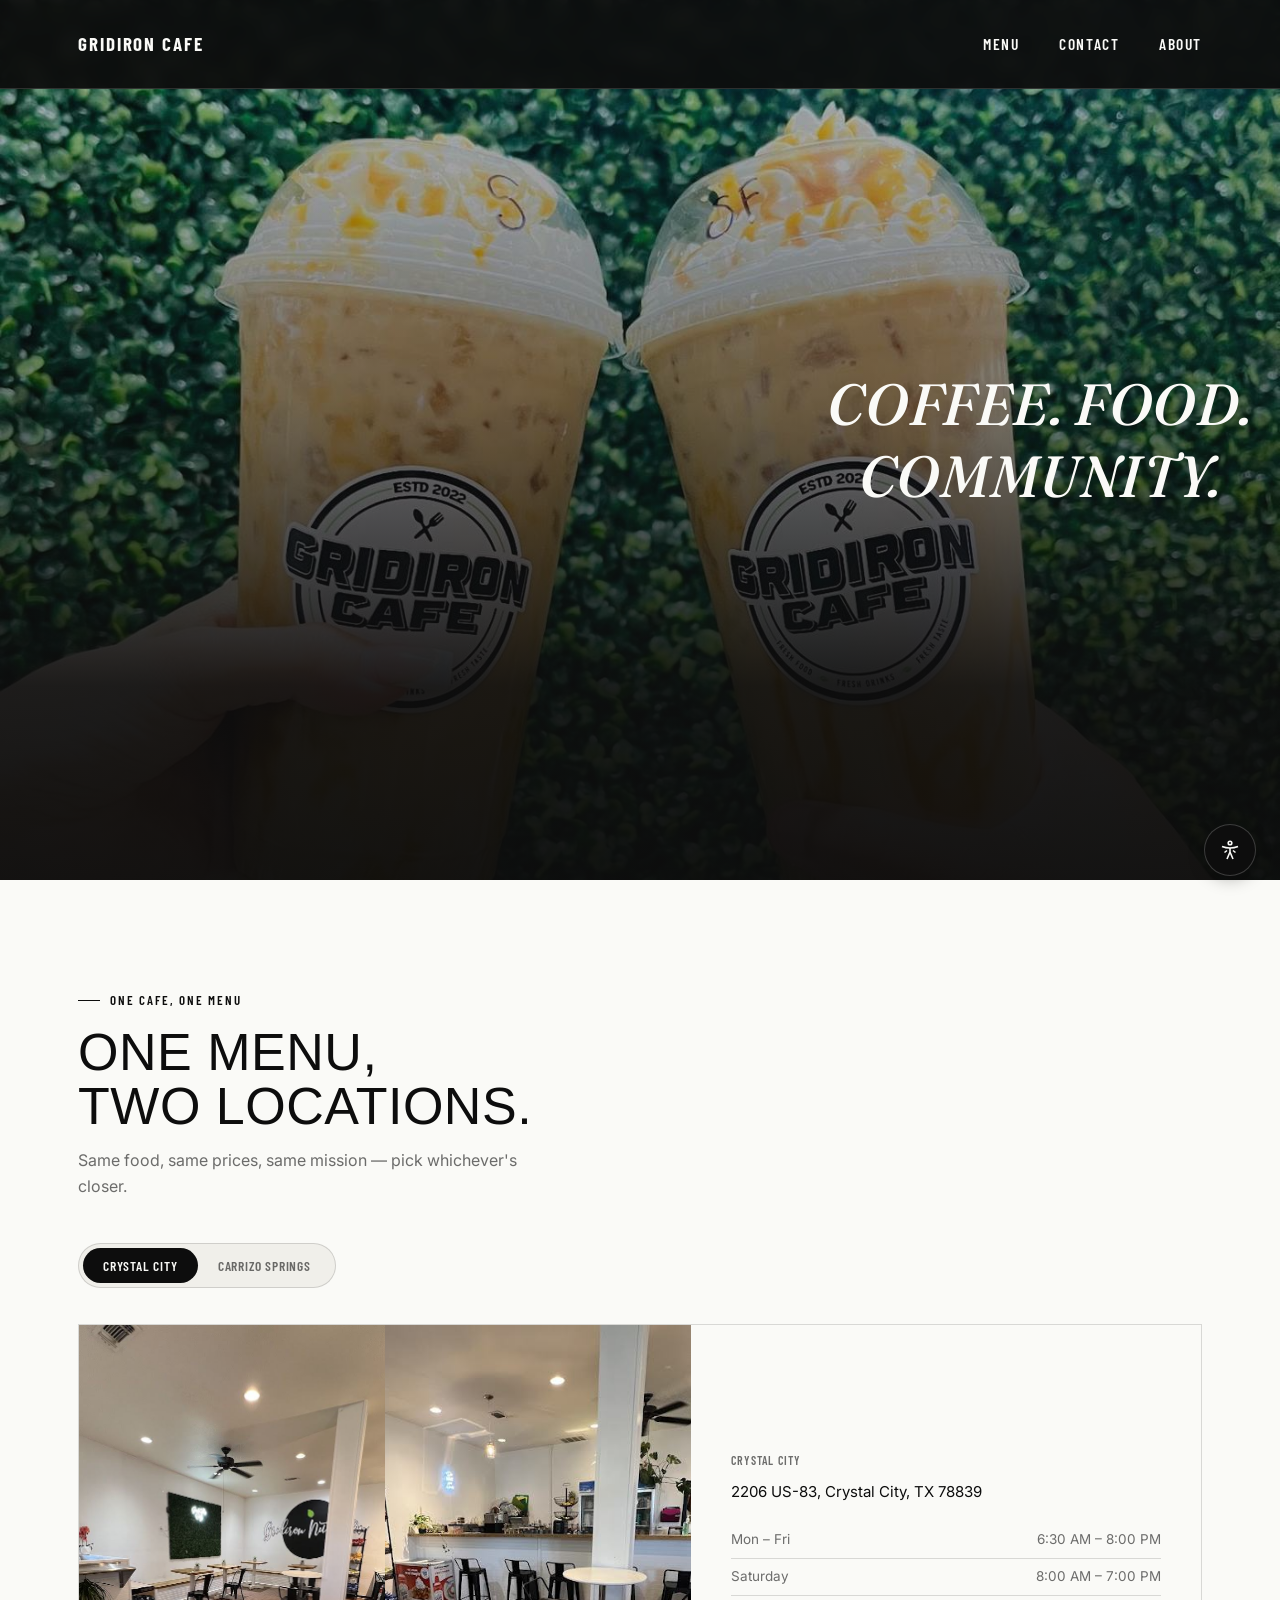
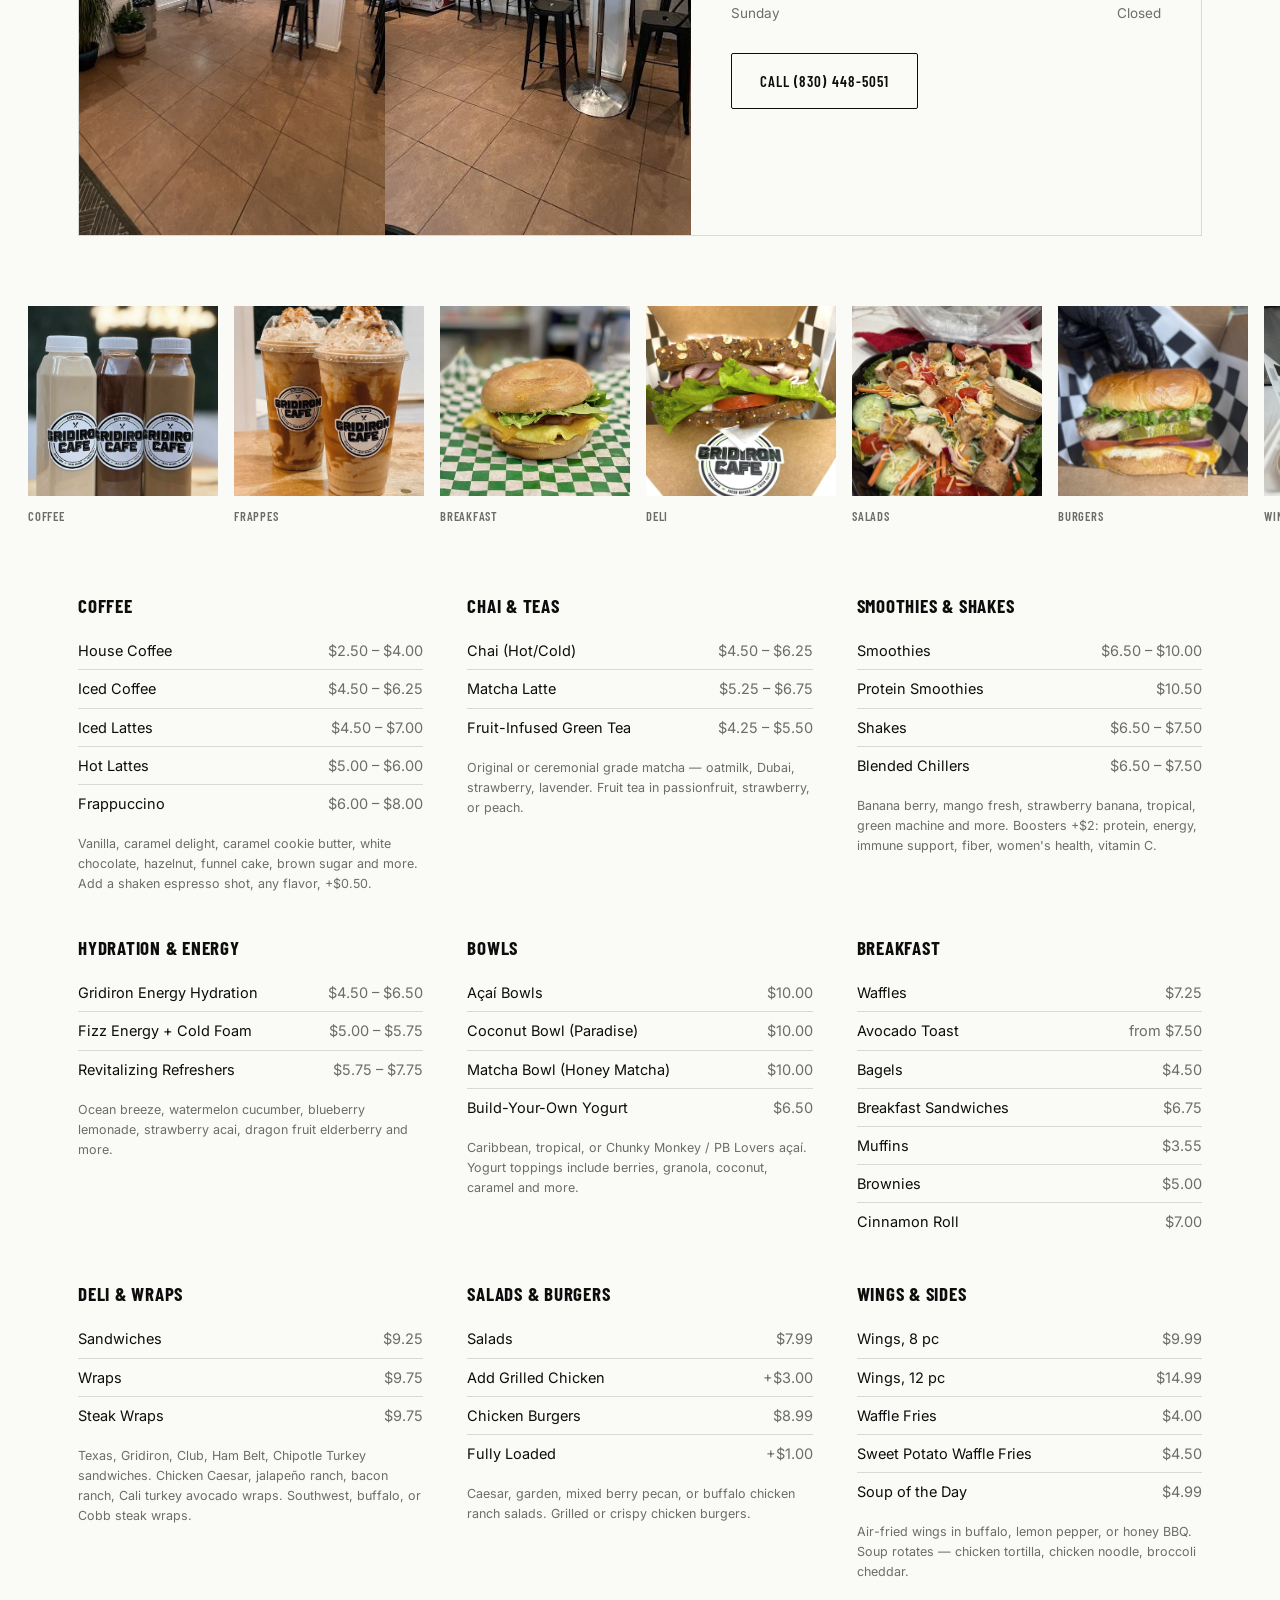
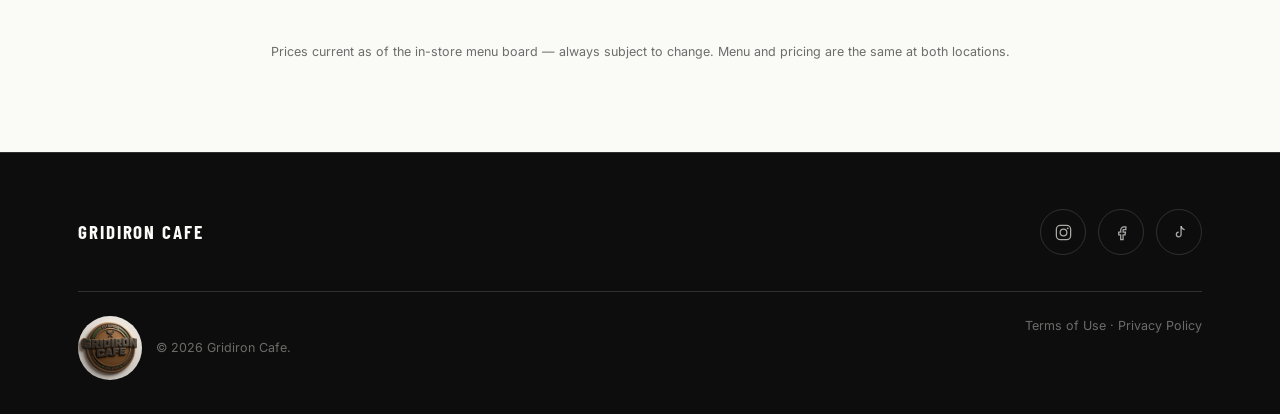
==== commit c5a678f2: "Update" ====
--- a/index.html
+++ b/index.html
@@ -1,392 +1,338 @@
-<!DOCTYPE html>
-<html lang="en">
-<head>
-<meta charset="UTF-8">
-<meta name="viewport" content="width=device-width, initial-scale=1.0">
-<title>Gridiron Cafe — Crystal City & Carrizo Springs</title>
-<link rel="preconnect" href="https://fonts.googleapis.com">
-<link href="https://fonts.googleapis.com/css2?family=Fraunces:ital,wght@0,500;1,500&family=Barlow+Condensed:wght@500;600;700&family=Inter:wght@400;500;600&display=swap" rel="stylesheet">
-<link rel="stylesheet" href="styles.css">
-</head>
-<body>
-
-<!-- NAV -->
-<nav class="nav nav-min">
-  <div class="nav-inner">
-    <a href="#top" class="word-mark">Gridiron Cafe</a>
-    <div class="nav-links">
-      <a href="#menu">Menu</a>
-<<<<<<< HEAD
-      <a href="#contact">Contact</a>
-=======
->>>>>>> 2d986bb86e3dd85ea57678093dc93f13b2969d87
-      <a href="about.html">About</a>
-    </div>
-    <button class="burger" aria-label="Menu"><span></span><span></span><span></span></button>
-  </div>
-</nav>
-
-<!-- HERO -->
-<header class="hero hero-min" id="top">
-<<<<<<< HEAD
-  <img class="hero-photo-slot" src="images/hero-toast.jpg" alt="Two iced coffees from Gridiron Cafe held up in a toast" style="object-fit:cover; object-position:center 38%; width:100%; height:100%;">
-=======
-  <img class="hero-photo-slot" src="images/hero-toast.jpg" alt="Two iced coffees from Gridiron Cafe held up in a toast" style="object-fit:cover; object-position:top; width:100%; height:100%;">
->>>>>>> 2d986bb86e3dd85ea57678093dc93f13b2969d87
-  <div class="hero-overlay hero-overlay-fade"></div>
-  <div class="hero-min-content">
-    <h1 class="tagline">Coffee. Food.<br>Community.</h1>
-  </div>
-</header>
-
-<!-- ONE MENU, TWO LOCATIONS -->
-<section class="menu-locations" id="menu">
-  <div class="wrap">
-    <div class="eyebrow">One Cafe, One Menu</div>
-    <h2 class="ml-heading">One menu,<br>two locations.</h2>
-    <p class="ml-sub">Same food, same prices, same mission — pick whichever's closer.</p>
-
-<<<<<<< HEAD
-    <div id="contact" style="scroll-margin-top:100px;"></div>
-=======
->>>>>>> 2d986bb86e3dd85ea57678093dc93f13b2969d87
-    <div class="loc-toggle" id="locToggle">
-      <button data-loc="crystal" class="active">Crystal City</button>
-      <button data-loc="carrizo">Carrizo Springs</button>
-    </div>
-
-    <div class="loc-banner">
-      <div class="loc-banner-photos">
-        <img id="locBannerImg1" src="images/crystal-1.jpg" alt="Gridiron Cafe Crystal City interior">
-        <img id="locBannerImg2" src="images/crystal-2.jpg" alt="Gridiron Cafe Crystal City counter">
-      </div>
-      <div class="loc-banner-info">
-        <span class="tag" id="locBannerTag">Crystal City</span>
-        <p id="locBannerAddr">2206 US-83, Crystal City, TX 78839</p>
-        <div id="locBannerHours">
-          <div class="hours-row"><span>Mon – Fri</span><span>6:30 AM – 8:00 PM</span></div>
-          <div class="hours-row"><span>Saturday</span><span>8:00 AM – 7:00 PM</span></div>
-          <div class="hours-row"><span>Sunday</span><span>Closed</span></div>
-        </div>
-        <a href="tel:+18304485051" id="locBannerPhone" class="btn btn-outline-dark">Call (830) 448-5051</a>
-      </div>
-    </div>
-
-    <!-- MENU CONVEYOR -->
-    <div class="menu-conveyor">
-      <div class="conveyor-track" id="conveyorTrack">
-        <div class="cv-item"><img src="images/menu-coffee.jpg" alt="Coffee and cold brew" loading="lazy"><p>Coffee</p></div>
-        <div class="cv-item"><img src="images/menu-smoothies.jpg" alt="Frappe with whipped cream" loading="lazy"><p>Frappes</p></div>
-        <div class="cv-item"><img src="images/menu-breakfast.jpg" alt="Breakfast bagel sandwich" loading="lazy"><p>Breakfast</p></div>
-        <div class="cv-item"><img src="images/menu-deli.jpg" alt="Deli sandwich" loading="lazy"><p>Deli</p></div>
-        <div class="cv-item"><img src="images/menu-salads-new.jpg" alt="Grilled chicken salad" loading="lazy"><p>Salads</p></div>
-        <div class="cv-item"><img src="images/menu-burger.jpg" alt="Grilled chicken burger" loading="lazy"><p>Burgers</p></div>
-        <div class="cv-item"><img src="images/menu-wings-new.jpg" alt="Buffalo wings" loading="lazy"><p>Wings</p></div>
-        <div class="cv-item"><img src="images/menu-refreshers.jpg" alt="Fruit-infused refreshers" loading="lazy"><p>Refreshers</p></div>
-        <div class="cv-item"><img src="images/gallery-1.jpg" alt="Layered caramel iced coffee" loading="lazy"><p>Cold Brew</p></div>
-      </div>
-    </div>
-
-    <!-- FULL MENU -->
-    <div class="menu-full">
-      <div class="menu-col-block">
-        <h3>Coffee</h3>
-        <div class="menu-line"><span>House Coffee</span><span>$2.50 – $4.00</span></div>
-        <div class="menu-line"><span>Iced Coffee</span><span>$4.50 – $6.25</span></div>
-        <div class="menu-line"><span>Iced Lattes</span><span>$4.50 – $7.00</span></div>
-        <div class="menu-line"><span>Hot Lattes</span><span>$5.00 – $6.00</span></div>
-        <div class="menu-line"><span>Frappuccino</span><span>$6.00 – $8.00</span></div>
-        <p class="menu-note">Vanilla, caramel delight, caramel cookie butter, white chocolate, hazelnut, funnel cake, brown sugar and more. Add a shaken espresso shot, any flavor, +$0.50.</p>
-      </div>
-
-      <div class="menu-col-block">
-        <h3>Chai &amp; Teas</h3>
-        <div class="menu-line"><span>Chai (Hot/Cold)</span><span>$4.50 – $6.25</span></div>
-        <div class="menu-line"><span>Matcha Latte</span><span>$5.25 – $6.75</span></div>
-        <div class="menu-line"><span>Fruit-Infused Green Tea</span><span>$4.25 – $5.50</span></div>
-        <p class="menu-note">Original or ceremonial grade matcha — oatmilk, Dubai, strawberry, lavender. Fruit tea in passionfruit, strawberry, or peach.</p>
-      </div>
-
-      <div class="menu-col-block">
-        <h3>Smoothies &amp; Shakes</h3>
-        <div class="menu-line"><span>Smoothies</span><span>$6.50 – $10.00</span></div>
-        <div class="menu-line"><span>Protein Smoothies</span><span>$10.50</span></div>
-        <div class="menu-line"><span>Shakes</span><span>$6.50 – $7.50</span></div>
-        <div class="menu-line"><span>Blended Chillers</span><span>$6.50 – $7.50</span></div>
-        <p class="menu-note">Banana berry, mango fresh, strawberry banana, tropical, green machine and more. Boosters +$2: protein, energy, immune support, fiber, women's health, vitamin C.</p>
-      </div>
-
-      <div class="menu-col-block">
-        <h3>Hydration &amp; Energy</h3>
-        <div class="menu-line"><span>Gridiron Energy Hydration</span><span>$4.50 – $6.50</span></div>
-        <div class="menu-line"><span>Fizz Energy + Cold Foam</span><span>$5.00 – $5.75</span></div>
-        <div class="menu-line"><span>Revitalizing Refreshers</span><span>$5.75 – $7.75</span></div>
-        <p class="menu-note">Ocean breeze, watermelon cucumber, blueberry lemonade, strawberry acai, dragon fruit elderberry and more.</p>
-      </div>
-
-      <div class="menu-col-block">
-        <h3>Bowls</h3>
-        <div class="menu-line"><span>Açaí Bowls</span><span>$10.00</span></div>
-        <div class="menu-line"><span>Coconut Bowl (Paradise)</span><span>$10.00</span></div>
-        <div class="menu-line"><span>Matcha Bowl (Honey Matcha)</span><span>$10.00</span></div>
-        <div class="menu-line"><span>Build-Your-Own Yogurt</span><span>$6.50</span></div>
-        <p class="menu-note">Caribbean, tropical, or Chunky Monkey / PB Lovers açaí. Yogurt toppings include berries, granola, coconut, caramel and more.</p>
-      </div>
-
-      <div class="menu-col-block">
-        <h3>Breakfast</h3>
-        <div class="menu-line"><span>Waffles</span><span>$7.25</span></div>
-        <div class="menu-line"><span>Avocado Toast</span><span>from $7.50</span></div>
-        <div class="menu-line"><span>Bagels</span><span>$4.50</span></div>
-        <div class="menu-line"><span>Breakfast Sandwiches</span><span>$6.75</span></div>
-        <div class="menu-line"><span>Muffins</span><span>$3.55</span></div>
-        <div class="menu-line"><span>Brownies</span><span>$5.00</span></div>
-        <div class="menu-line"><span>Cinnamon Roll</span><span>$7.00</span></div>
-      </div>
-
-      <div class="menu-col-block">
-        <h3>Deli &amp; Wraps</h3>
-        <div class="menu-line"><span>Sandwiches</span><span>$9.25</span></div>
-        <div class="menu-line"><span>Wraps</span><span>$9.75</span></div>
-        <div class="menu-line"><span>Steak Wraps</span><span>$9.75</span></div>
-        <p class="menu-note">Texas, Gridiron, Club, Ham Belt, Chipotle Turkey sandwiches. Chicken Caesar, jalapeño ranch, bacon ranch, Cali turkey avocado wraps. Southwest, buffalo, or Cobb steak wraps.</p>
-      </div>
-
-      <div class="menu-col-block">
-        <h3>Salads &amp; Burgers</h3>
-        <div class="menu-line"><span>Salads</span><span>$7.99</span></div>
-        <div class="menu-line"><span>Add Grilled Chicken</span><span>+$3.00</span></div>
-        <div class="menu-line"><span>Chicken Burgers</span><span>$8.99</span></div>
-        <div class="menu-line"><span>Fully Loaded</span><span>+$1.00</span></div>
-        <p class="menu-note">Caesar, garden, mixed berry pecan, or buffalo chicken ranch salads. Grilled or crispy chicken burgers.</p>
-      </div>
-
-      <div class="menu-col-block">
-        <h3>Wings &amp; Sides</h3>
-        <div class="menu-line"><span>Wings, 8 pc</span><span>$9.99</span></div>
-        <div class="menu-line"><span>Wings, 12 pc</span><span>$14.99</span></div>
-        <div class="menu-line"><span>Waffle Fries</span><span>$4.00</span></div>
-        <div class="menu-line"><span>Sweet Potato Waffle Fries</span><span>$4.50</span></div>
-        <div class="menu-line"><span>Soup of the Day</span><span>$4.99</span></div>
-        <p class="menu-note">Air-fried wings in buffalo, lemon pepper, or honey BBQ. Soup rotates — chicken tortilla, chicken noodle, broccoli cheddar.</p>
-      </div>
-    </div>
-    <p class="menu-disclaimer">Prices current as of the in-store menu board — always subject to change. Menu and pricing are the same at both locations.</p>
-  </div>
-</section>
-
-<!-- FOOTER -->
-<footer class="footer">
-  <div class="wrap">
-    <div class="footer-top">
-<<<<<<< HEAD
-      <a href="index.html#top" class="footer-word-mark">Gridiron Cafe</a>
-=======
-      <a href="#top" class="logo"><img src="images/logo.png" alt="Gridiron Cafe" style="height:28px; width:auto; filter:brightness(0) invert(1);"></a>
->>>>>>> 2d986bb86e3dd85ea57678093dc93f13b2969d87
-      <div class="social-row">
-        <a href="https://www.instagram.com/gridiron_cafe/" aria-label="Instagram"><svg viewBox="0 0 24 24" width="19" height="19" fill="none" stroke="currentColor" stroke-width="1.6"><rect x="3" y="3" width="18" height="18" rx="5"/><circle cx="12" cy="12" r="4.2"/><circle cx="17.3" cy="6.7" r="1.1" fill="currentColor" stroke="none"/></svg></a>
-        <a href="https://www.facebook.com/GridironNutrition830/" aria-label="Facebook"><svg viewBox="0 0 24 24" width="19" height="19" fill="none" stroke="currentColor" stroke-width="1.6"><path d="M15 8.5h2.5V5H15c-2.2 0-4 1.8-4 4v2.5H8.5V15H11v6h3v-6h2.5l.5-3.5H14V9c0-.3.2-.5.5-.5z"/></svg></a>
-        <a href="https://www.tiktok.com/@gridiron_cafe" aria-label="TikTok"><svg viewBox="0 0 24 24" width="19" height="19" fill="none" stroke="currentColor" stroke-width="1.6"><path d="M14 4v10.5a3 3 0 1 1-3-3"/><path d="M14 4c.5 2.5 2.2 4 4.5 4.3"/></svg></a>
-      </div>
-    </div>
-    <div class="footer-bottom">
-      <span class="footer-badge"><img src="images/badge-icon.png" alt="Gridiron Cafe badge">© 2026 Gridiron Cafe.</span>
-      <span><a href="terms.html" style="color:inherit;">Terms of Use</a> · <a href="privacy.html" style="color:inherit;">Privacy Policy</a></span>
-    </div>
-  </div>
-</footer>
-
-<script>
-  const locData = {
-    crystal: {
-      tag: "Crystal City",
-      addr: "2206 US-83, Crystal City, TX 78839",
-      hours: [["Mon – Fri","6:30 AM – 8:00 PM"],["Saturday","8:00 AM – 7:00 PM"],["Sunday","Closed"]],
-      phone: "+18304485051",
-      phoneLabel: "Call (830) 448-5051",
-      photos: ["images/crystal-1.jpg", "images/crystal-2.jpg"]
-    },
-    carrizo: {
-      tag: "Carrizo Springs",
-      addr: "407 E Nopal St, Carrizo Springs, TX 78834",
-      hours: [["Mon – Fri","7:00 AM – 8:00 PM"],["Saturday","Closed"],["Sunday","Closed"]],
-      phone: "+18302190058",
-      phoneLabel: "Call (830) 219-0058",
-      photos: ["images/carrizo-full.jpg"]
-    }
-  };
-
-  const toggleButtons = document.querySelectorAll('#locToggle button');
-  const bannerImg1 = document.getElementById('locBannerImg1');
-  const bannerImg2 = document.getElementById('locBannerImg2');
-  const bannerPhotos = document.querySelector('.loc-banner-photos');
-  const bannerInfo = document.querySelector('.loc-banner-info');
-<<<<<<< HEAD
-
-  toggleButtons.forEach(btn => {
-    btn.addEventListener('click', () => {
-      toggleButtons.forEach(b => b.classList.remove('active'));
-      btn.classList.add('active');
-      const d = locData[btn.dataset.loc];
-      bannerImg1.style.opacity = 0;
-      bannerImg2.style.opacity = 0;
-      bannerInfo.style.opacity = 0;
-      setTimeout(() => {
-        bannerImg1.src = d.photos[0];
-        if (d.photos.length > 1) {
-          bannerImg2.src = d.photos[1];
-          bannerImg2.style.display = 'block';
-          bannerPhotos.classList.remove('single');
-        } else {
-          bannerImg2.style.display = 'none';
-          bannerPhotos.classList.add('single');
-        }
-        document.getElementById('locBannerTag').textContent = d.tag;
-        document.getElementById('locBannerAddr').textContent = d.addr;
-        document.getElementById('locBannerHours').innerHTML = d.hours.map(h =>
-          `<div class="hours-row"><span>${h[0]}</span><span>${h[1]}</span></div>`
-        ).join('');
-        const call = document.getElementById('locBannerPhone');
-        call.href = 'tel:' + d.phone;
-        call.textContent = d.phoneLabel;
-        bannerImg1.style.opacity = 1;
-        bannerImg2.style.opacity = 1;
-        bannerInfo.style.opacity = 1;
-      }, 150);
-    });
-  });
-
-  // Duplicate conveyor content for seamless infinite scroll
-  const conveyor = document.getElementById('conveyorTrack');
-  conveyor.innerHTML += conveyor.innerHTML;
-</script>
-
-<button id="a11yBtn" aria-label="Accessibility options" aria-expanded="false" aria-controls="a11yPanel">
-  <svg viewBox="0 0 24 24" width="24" height="24" fill="none" stroke="currentColor" stroke-width="1.6"><circle cx="12" cy="5" r="1.8"/><path d="M4 8.5c2.5 1 5.3 1.5 8 1.5s5.5-.5 8-1.5"/><path d="M12 10v4m0 0l-3 7m3-7l3 7"/><path d="M9 12.5l-2.5 2M15 12.5l2.5 2"/></svg>
-</button>
-<div id="a11yPanel" role="dialog" aria-label="Accessibility options">
-  <h4>Accessibility</h4>
-  <div class="a11y-row">
-    <span>Text size</span>
-    <div class="a11y-btns">
-      <button type="button" data-a11y="text-reset">A</button>
-      <button type="button" data-a11y="text-lg">A+</button>
-      <button type="button" data-a11y="text-xl">A++</button>
-    </div>
-  </div>
-  <button type="button" class="a11y-toggle" data-a11y="contrast">High contrast</button>
-  <button type="button" class="a11y-toggle" data-a11y="underline">Underline links</button>
-  <button type="button" class="a11y-toggle" data-a11y="motion">Pause animations</button>
-  <button type="button" class="a11y-reset" data-a11y="resetall">Reset all</button>
-</div>
-<script>
-(function(){
-  var STORAGE_KEY = 'gridironA11y';
-  var body = document.body;
-  var btn = document.getElementById('a11yBtn');
-  var panel = document.getElementById('a11yPanel');
-  var state = { text: 'reset', contrast: false, underline: false, motion: false };
-
-  function applyState(){
-    body.classList.remove('a11y-text-lg', 'a11y-text-xl');
-    if (state.text === 'lg') body.classList.add('a11y-text-lg');
-    if (state.text === 'xl') body.classList.add('a11y-text-xl');
-    body.classList.toggle('a11y-contrast', state.contrast);
-    body.classList.toggle('a11y-underline', state.underline);
-    body.classList.toggle('a11y-pause-motion', state.motion);
-
-    panel.querySelectorAll('[data-a11y^="text-"]').forEach(function(b){
-      var active = (b.dataset.a11y === 'text-' + state.text) || (b.dataset.a11y === 'text-reset' && state.text === 'reset');
-      b.style.background = active ? 'var(--ink)' : 'var(--off)';
-      b.style.color = active ? 'var(--white)' : 'var(--ink)';
-    });
-    panel.querySelector('[data-a11y="contrast"]').setAttribute('aria-pressed', state.contrast);
-    panel.querySelector('[data-a11y="underline"]').setAttribute('aria-pressed', state.underline);
-    panel.querySelector('[data-a11y="motion"]').setAttribute('aria-pressed', state.motion);
-  }
-
-  function save(){
-    try { localStorage.setItem(STORAGE_KEY, JSON.stringify(state)); } catch(e){}
-  }
-
-  function load(){
-    try {
-      var saved = localStorage.getItem(STORAGE_KEY);
-      if (saved) state = Object.assign(state, JSON.parse(saved));
-    } catch(e){}
-    applyState();
-  }
-
-  btn.addEventListener('click', function(){
-    var open = panel.classList.toggle('open');
-    btn.setAttribute('aria-expanded', open ? 'true' : 'false');
-  });
-
-  document.addEventListener('click', function(e){
-    if (!panel.contains(e.target) && e.target !== btn && !btn.contains(e.target)) {
-      panel.classList.remove('open');
-      btn.setAttribute('aria-expanded', 'false');
-    }
-  });
-
-  panel.querySelectorAll('[data-a11y]').forEach(function(el){
-    el.addEventListener('click', function(){
-      var action = el.dataset.a11y;
-      if (action === 'text-reset') state.text = 'reset';
-      else if (action === 'text-lg') state.text = 'lg';
-      else if (action === 'text-xl') state.text = 'xl';
-      else if (action === 'contrast') state.contrast = !state.contrast;
-      else if (action === 'underline') state.underline = !state.underline;
-      else if (action === 'motion') state.motion = !state.motion;
-      else if (action === 'resetall') state = { text: 'reset', contrast: false, underline: false, motion: false };
-      applyState();
-      save();
-    });
-  });
-
-  load();
-})();
-=======
-
-  toggleButtons.forEach(btn => {
-    btn.addEventListener('click', () => {
-      toggleButtons.forEach(b => b.classList.remove('active'));
-      btn.classList.add('active');
-      const d = locData[btn.dataset.loc];
-      bannerImg1.style.opacity = 0;
-      bannerImg2.style.opacity = 0;
-      bannerInfo.style.opacity = 0;
-      setTimeout(() => {
-        bannerImg1.src = d.photos[0];
-        if (d.photos.length > 1) {
-          bannerImg2.src = d.photos[1];
-          bannerImg2.style.display = 'block';
-          bannerPhotos.classList.remove('single');
-        } else {
-          bannerImg2.style.display = 'none';
-          bannerPhotos.classList.add('single');
-        }
-        document.getElementById('locBannerTag').textContent = d.tag;
-        document.getElementById('locBannerAddr').textContent = d.addr;
-        document.getElementById('locBannerHours').innerHTML = d.hours.map(h =>
-          `<div class="hours-row"><span>${h[0]}</span><span>${h[1]}</span></div>`
-        ).join('');
-        const call = document.getElementById('locBannerPhone');
-        call.href = 'tel:' + d.phone;
-        call.textContent = d.phoneLabel;
-        bannerImg1.style.opacity = 1;
-        bannerImg2.style.opacity = 1;
-        bannerInfo.style.opacity = 1;
-      }, 150);
-    });
-  });
-
-  // Duplicate conveyor content for seamless infinite scroll
-  const conveyor = document.getElementById('conveyorTrack');
-  conveyor.innerHTML += conveyor.innerHTML;
->>>>>>> 2d986bb86e3dd85ea57678093dc93f13b2969d87
-</script>
-
-</body>
-</html>
+<!DOCTYPE html>
+<html lang="en">
+<head>
+<meta charset="UTF-8">
+<meta name="viewport" content="width=device-width, initial-scale=1.0">
+<title>Gridiron Cafe — Crystal City & Carrizo Springs</title>
+<link rel="preconnect" href="https://fonts.googleapis.com">
+<link href="https://fonts.googleapis.com/css2?family=Fraunces:ital,wght@0,500;1,500&family=Barlow+Condensed:wght@500;600;700&family=Inter:wght@400;500;600&display=swap" rel="stylesheet">
+<link rel="stylesheet" href="styles.css">
+</head>
+<body>
+
+<!-- NAV -->
+<nav class="nav nav-min">
+  <div class="nav-inner">
+    <a href="#top" class="word-mark">Gridiron Cafe</a>
+    <div class="nav-links">
+      <a href="#menu">Menu</a>
+      <a href="#contact">Contact</a>
+      <a href="about.html">About</a>
+    </div>
+    <button class="burger" aria-label="Menu"><span></span><span></span><span></span></button>
+  </div>
+</nav>
+
+<!-- HERO -->
+<header class="hero hero-min" id="top">
+  <img class="hero-photo-slot" src="images/hero-toast.jpg" alt="Two iced coffees from Gridiron Cafe held up in a toast" style="object-fit:cover; object-position:center 38%; width:100%; height:100%;">
+  <div class="hero-overlay hero-overlay-fade"></div>
+  <div class="hero-min-content">
+    <h1 class="tagline">Coffee. Food.<br>Community.</h1>
+  </div>
+</header>
+
+<!-- ONE MENU, TWO LOCATIONS -->
+<section class="menu-locations" id="menu">
+  <div class="wrap">
+    <div class="eyebrow">One Cafe, One Menu</div>
+    <h2 class="ml-heading">One menu,<br>two locations.</h2>
+    <p class="ml-sub">Same food, same prices, same mission — pick whichever's closer.</p>
+
+    <div id="contact" style="scroll-margin-top:100px;"></div>
+    <div class="loc-toggle" id="locToggle">
+      <button data-loc="crystal" class="active">Crystal City</button>
+      <button data-loc="carrizo">Carrizo Springs</button>
+    </div>
+
+    <div class="loc-banner">
+      <div class="loc-banner-photos">
+        <img id="locBannerImg1" src="images/crystal-1.jpg" alt="Gridiron Cafe Crystal City interior">
+        <img id="locBannerImg2" src="images/crystal-2.jpg" alt="Gridiron Cafe Crystal City counter">
+      </div>
+      <div class="loc-banner-info">
+        <span class="tag" id="locBannerTag">Crystal City</span>
+        <p id="locBannerAddr">2206 US-83, Crystal City, TX 78839</p>
+        <div id="locBannerHours">
+          <div class="hours-row"><span>Mon – Fri</span><span>6:30 AM – 8:00 PM</span></div>
+          <div class="hours-row"><span>Saturday</span><span>8:00 AM – 7:00 PM</span></div>
+          <div class="hours-row"><span>Sunday</span><span>Closed</span></div>
+        </div>
+        <a href="tel:+18304485051" id="locBannerPhone" class="btn btn-outline-dark">Call (830) 448-5051</a>
+      </div>
+    </div>
+
+    <!-- MENU CONVEYOR -->
+    <div class="menu-conveyor">
+      <div class="conveyor-track" id="conveyorTrack">
+        <div class="cv-item"><img src="images/menu-coffee.jpg" alt="Coffee and cold brew" loading="lazy"><p>Coffee</p></div>
+        <div class="cv-item"><img src="images/menu-smoothies.jpg" alt="Frappe with whipped cream" loading="lazy"><p>Frappes</p></div>
+        <div class="cv-item"><img src="images/menu-breakfast.jpg" alt="Breakfast bagel sandwich" loading="lazy"><p>Breakfast</p></div>
+        <div class="cv-item"><img src="images/menu-deli.jpg" alt="Deli sandwich" loading="lazy"><p>Deli</p></div>
+        <div class="cv-item"><img src="images/menu-salads-new.jpg" alt="Grilled chicken salad" loading="lazy"><p>Salads</p></div>
+        <div class="cv-item"><img src="images/menu-burger.jpg" alt="Grilled chicken burger" loading="lazy"><p>Burgers</p></div>
+        <div class="cv-item"><img src="images/menu-wings-new.jpg" alt="Buffalo wings" loading="lazy"><p>Wings</p></div>
+        <div class="cv-item"><img src="images/menu-refreshers.jpg" alt="Fruit-infused refreshers" loading="lazy"><p>Refreshers</p></div>
+        <div class="cv-item"><img src="images/gallery-1.jpg" alt="Layered caramel iced coffee" loading="lazy"><p>Cold Brew</p></div>
+      </div>
+    </div>
+
+    <!-- FULL MENU -->
+    <div class="menu-full">
+      <div class="menu-col-block">
+        <h3>Coffee</h3>
+        <div class="menu-line"><span>House Coffee</span><span>$2.50 – $4.00</span></div>
+        <div class="menu-line"><span>Iced Coffee</span><span>$4.50 – $6.25</span></div>
+        <div class="menu-line"><span>Iced Lattes</span><span>$4.50 – $7.00</span></div>
+        <div class="menu-line"><span>Hot Lattes</span><span>$5.00 – $6.00</span></div>
+        <div class="menu-line"><span>Frappuccino</span><span>$6.00 – $8.00</span></div>
+        <p class="menu-note">Vanilla, caramel delight, caramel cookie butter, white chocolate, hazelnut, funnel cake, brown sugar and more. Add a shaken espresso shot, any flavor, +$0.50.</p>
+      </div>
+
+      <div class="menu-col-block">
+        <h3>Chai &amp; Teas</h3>
+        <div class="menu-line"><span>Chai (Hot/Cold)</span><span>$4.50 – $6.25</span></div>
+        <div class="menu-line"><span>Matcha Latte</span><span>$5.25 – $6.75</span></div>
+        <div class="menu-line"><span>Fruit-Infused Green Tea</span><span>$4.25 – $5.50</span></div>
+        <p class="menu-note">Original or ceremonial grade matcha — oatmilk, Dubai, strawberry, lavender. Fruit tea in passionfruit, strawberry, or peach.</p>
+      </div>
+
+      <div class="menu-col-block">
+        <h3>Smoothies &amp; Shakes</h3>
+        <div class="menu-line"><span>Smoothies</span><span>$6.50 – $10.00</span></div>
+        <div class="menu-line"><span>Protein Smoothies</span><span>$10.50</span></div>
+        <div class="menu-line"><span>Shakes</span><span>$6.50 – $7.50</span></div>
+        <div class="menu-line"><span>Blended Chillers</span><span>$6.50 – $7.50</span></div>
+        <p class="menu-note">Banana berry, mango fresh, strawberry banana, tropical, green machine and more. Boosters +$2: protein, energy, immune support, fiber, women's health, vitamin C.</p>
+      </div>
+
+      <div class="menu-col-block">
+        <h3>Hydration &amp; Energy</h3>
+        <div class="menu-line"><span>Gridiron Energy Hydration</span><span>$4.50 – $6.50</span></div>
+        <div class="menu-line"><span>Fizz Energy + Cold Foam</span><span>$5.00 – $5.75</span></div>
+        <div class="menu-line"><span>Revitalizing Refreshers</span><span>$5.75 – $7.75</span></div>
+        <p class="menu-note">Ocean breeze, watermelon cucumber, blueberry lemonade, strawberry acai, dragon fruit elderberry and more.</p>
+      </div>
+
+      <div class="menu-col-block">
+        <h3>Bowls</h3>
+        <div class="menu-line"><span>Açaí Bowls</span><span>$10.00</span></div>
+        <div class="menu-line"><span>Coconut Bowl (Paradise)</span><span>$10.00</span></div>
+        <div class="menu-line"><span>Matcha Bowl (Honey Matcha)</span><span>$10.00</span></div>
+        <div class="menu-line"><span>Build-Your-Own Yogurt</span><span>$6.50</span></div>
+        <p class="menu-note">Caribbean, tropical, or Chunky Monkey / PB Lovers açaí. Yogurt toppings include berries, granola, coconut, caramel and more.</p>
+      </div>
+
+      <div class="menu-col-block">
+        <h3>Breakfast</h3>
+        <div class="menu-line"><span>Waffles</span><span>$7.25</span></div>
+        <div class="menu-line"><span>Avocado Toast</span><span>from $7.50</span></div>
+        <div class="menu-line"><span>Bagels</span><span>$4.50</span></div>
+        <div class="menu-line"><span>Breakfast Sandwiches</span><span>$6.75</span></div>
+        <div class="menu-line"><span>Muffins</span><span>$3.55</span></div>
+        <div class="menu-line"><span>Brownies</span><span>$5.00</span></div>
+        <div class="menu-line"><span>Cinnamon Roll</span><span>$7.00</span></div>
+      </div>
+
+      <div class="menu-col-block">
+        <h3>Deli &amp; Wraps</h3>
+        <div class="menu-line"><span>Sandwiches</span><span>$9.25</span></div>
+        <div class="menu-line"><span>Wraps</span><span>$9.75</span></div>
+        <div class="menu-line"><span>Steak Wraps</span><span>$9.75</span></div>
+        <p class="menu-note">Texas, Gridiron, Club, Ham Belt, Chipotle Turkey sandwiches. Chicken Caesar, jalapeño ranch, bacon ranch, Cali turkey avocado wraps. Southwest, buffalo, or Cobb steak wraps.</p>
+      </div>
+
+      <div class="menu-col-block">
+        <h3>Salads &amp; Burgers</h3>
+        <div class="menu-line"><span>Salads</span><span>$7.99</span></div>
+        <div class="menu-line"><span>Add Grilled Chicken</span><span>+$3.00</span></div>
+        <div class="menu-line"><span>Chicken Burgers</span><span>$8.99</span></div>
+        <div class="menu-line"><span>Fully Loaded</span><span>+$1.00</span></div>
+        <p class="menu-note">Caesar, garden, mixed berry pecan, or buffalo chicken ranch salads. Grilled or crispy chicken burgers.</p>
+      </div>
+
+      <div class="menu-col-block">
+        <h3>Wings &amp; Sides</h3>
+        <div class="menu-line"><span>Wings, 8 pc</span><span>$9.99</span></div>
+        <div class="menu-line"><span>Wings, 12 pc</span><span>$14.99</span></div>
+        <div class="menu-line"><span>Waffle Fries</span><span>$4.00</span></div>
+        <div class="menu-line"><span>Sweet Potato Waffle Fries</span><span>$4.50</span></div>
+        <div class="menu-line"><span>Soup of the Day</span><span>$4.99</span></div>
+        <p class="menu-note">Air-fried wings in buffalo, lemon pepper, or honey BBQ. Soup rotates — chicken tortilla, chicken noodle, broccoli cheddar.</p>
+      </div>
+    </div>
+    <p class="menu-disclaimer">Prices current as of the in-store menu board — always subject to change. Menu and pricing are the same at both locations.</p>
+  </div>
+</section>
+
+<!-- FOOTER -->
+<footer class="footer">
+  <div class="wrap">
+    <div class="footer-top">
+      <a href="index.html#top" class="footer-word-mark">Gridiron Cafe</a>
+      <div class="social-row">
+        <a href="https://www.instagram.com/gridiron_cafe/" aria-label="Instagram"><svg viewBox="0 0 24 24" width="19" height="19" fill="none" stroke="currentColor" stroke-width="1.6"><rect x="3" y="3" width="18" height="18" rx="5"/><circle cx="12" cy="12" r="4.2"/><circle cx="17.3" cy="6.7" r="1.1" fill="currentColor" stroke="none"/></svg></a>
+        <a href="https://www.facebook.com/GridironNutrition830/" aria-label="Facebook"><svg viewBox="0 0 24 24" width="19" height="19" fill="none" stroke="currentColor" stroke-width="1.6"><path d="M15 8.5h2.5V5H15c-2.2 0-4 1.8-4 4v2.5H8.5V15H11v6h3v-6h2.5l.5-3.5H14V9c0-.3.2-.5.5-.5z"/></svg></a>
+        <a href="https://www.tiktok.com/@gridiron_cafe" aria-label="TikTok"><svg viewBox="0 0 24 24" width="19" height="19" fill="none" stroke="currentColor" stroke-width="1.6"><path d="M14 4v10.5a3 3 0 1 1-3-3"/><path d="M14 4c.5 2.5 2.2 4 4.5 4.3"/></svg></a>
+      </div>
+    </div>
+    <div class="footer-bottom">
+      <span class="footer-badge"><img src="images/badge-icon.png" alt="Gridiron Cafe badge">© 2026 Gridiron Cafe.</span>
+      <span><a href="terms.html" style="color:inherit;">Terms of Use</a> · <a href="privacy.html" style="color:inherit;">Privacy Policy</a></span>
+    </div>
+  </div>
+</footer>
+
+<script>
+  const locData = {
+    crystal: {
+      tag: "Crystal City",
+      addr: "2206 US-83, Crystal City, TX 78839",
+      hours: [["Mon – Fri","6:30 AM – 8:00 PM"],["Saturday","8:00 AM – 7:00 PM"],["Sunday","Closed"]],
+      phone: "+18304485051",
+      phoneLabel: "Call (830) 448-5051",
+      photos: ["images/crystal-1.jpg", "images/crystal-2.jpg"]
+    },
+    carrizo: {
+      tag: "Carrizo Springs",
+      addr: "407 E Nopal St, Carrizo Springs, TX 78834",
+      hours: [["Mon – Fri","7:00 AM – 8:00 PM"],["Saturday","Closed"],["Sunday","Closed"]],
+      phone: "+18302190058",
+      phoneLabel: "Call (830) 219-0058",
+      photos: ["images/carrizo-full.jpg"]
+    }
+  };
+
+  const toggleButtons = document.querySelectorAll('#locToggle button');
+  const bannerImg1 = document.getElementById('locBannerImg1');
+  const bannerImg2 = document.getElementById('locBannerImg2');
+  const bannerPhotos = document.querySelector('.loc-banner-photos');
+  const bannerInfo = document.querySelector('.loc-banner-info');
+
+  toggleButtons.forEach(btn => {
+    btn.addEventListener('click', () => {
+      toggleButtons.forEach(b => b.classList.remove('active'));
+      btn.classList.add('active');
+      const d = locData[btn.dataset.loc];
+      bannerImg1.style.opacity = 0;
+      bannerImg2.style.opacity = 0;
+      bannerInfo.style.opacity = 0;
+      setTimeout(() => {
+        bannerImg1.src = d.photos[0];
+        if (d.photos.length > 1) {
+          bannerImg2.src = d.photos[1];
+          bannerImg2.style.display = 'block';
+          bannerPhotos.classList.remove('single');
+        } else {
+          bannerImg2.style.display = 'none';
+          bannerPhotos.classList.add('single');
+        }
+        document.getElementById('locBannerTag').textContent = d.tag;
+        document.getElementById('locBannerAddr').textContent = d.addr;
+        document.getElementById('locBannerHours').innerHTML = d.hours.map(h =>
+          `<div class="hours-row"><span>${h[0]}</span><span>${h[1]}</span></div>`
+        ).join('');
+        const call = document.getElementById('locBannerPhone');
+        call.href = 'tel:' + d.phone;
+        call.textContent = d.phoneLabel;
+        bannerImg1.style.opacity = 1;
+        bannerImg2.style.opacity = 1;
+        bannerInfo.style.opacity = 1;
+      }, 150);
+    });
+  });
+
+  // Duplicate conveyor content for seamless infinite scroll
+  const conveyor = document.getElementById('conveyorTrack');
+  conveyor.innerHTML += conveyor.innerHTML;
+</script>
+
+<button id="a11yBtn" aria-label="Accessibility options" aria-expanded="false" aria-controls="a11yPanel">
+  <svg viewBox="0 0 24 24" width="24" height="24" fill="none" stroke="currentColor" stroke-width="1.6"><circle cx="12" cy="5" r="1.8"/><path d="M4 8.5c2.5 1 5.3 1.5 8 1.5s5.5-.5 8-1.5"/><path d="M12 10v4m0 0l-3 7m3-7l3 7"/><path d="M9 12.5l-2.5 2M15 12.5l2.5 2"/></svg>
+</button>
+<div id="a11yPanel" role="dialog" aria-label="Accessibility options">
+  <h4>Accessibility</h4>
+  <div class="a11y-row">
+    <span>Text size</span>
+    <div class="a11y-btns">
+      <button type="button" data-a11y="text-reset">A</button>
+      <button type="button" data-a11y="text-lg">A+</button>
+      <button type="button" data-a11y="text-xl">A++</button>
+    </div>
+  </div>
+  <button type="button" class="a11y-toggle" data-a11y="contrast">High contrast</button>
+  <button type="button" class="a11y-toggle" data-a11y="underline">Underline links</button>
+  <button type="button" class="a11y-toggle" data-a11y="motion">Pause animations</button>
+  <button type="button" class="a11y-reset" data-a11y="resetall">Reset all</button>
+</div>
+<script>
+(function(){
+  var STORAGE_KEY = 'gridironA11y';
+  var body = document.body;
+  var btn = document.getElementById('a11yBtn');
+  var panel = document.getElementById('a11yPanel');
+  var state = { text: 'reset', contrast: false, underline: false, motion: false };
+
+  function applyState(){
+    body.classList.remove('a11y-text-lg', 'a11y-text-xl');
+    if (state.text === 'lg') body.classList.add('a11y-text-lg');
+    if (state.text === 'xl') body.classList.add('a11y-text-xl');
+    body.classList.toggle('a11y-contrast', state.contrast);
+    body.classList.toggle('a11y-underline', state.underline);
+    body.classList.toggle('a11y-pause-motion', state.motion);
+
+    panel.querySelectorAll('[data-a11y^="text-"]').forEach(function(b){
+      var active = (b.dataset.a11y === 'text-' + state.text) || (b.dataset.a11y === 'text-reset' && state.text === 'reset');
+      b.style.background = active ? 'var(--ink)' : 'var(--off)';
+      b.style.color = active ? 'var(--white)' : 'var(--ink)';
+    });
+    panel.querySelector('[data-a11y="contrast"]').setAttribute('aria-pressed', state.contrast);
+    panel.querySelector('[data-a11y="underline"]').setAttribute('aria-pressed', state.underline);
+    panel.querySelector('[data-a11y="motion"]').setAttribute('aria-pressed', state.motion);
+  }
+
+  function save(){
+    try { localStorage.setItem(STORAGE_KEY, JSON.stringify(state)); } catch(e){}
+  }
+
+  function load(){
+    try {
+      var saved = localStorage.getItem(STORAGE_KEY);
+      if (saved) state = Object.assign(state, JSON.parse(saved));
+    } catch(e){}
+    applyState();
+  }
+
+  btn.addEventListener('click', function(){
+    var open = panel.classList.toggle('open');
+    btn.setAttribute('aria-expanded', open ? 'true' : 'false');
+  });
+
+  document.addEventListener('click', function(e){
+    if (!panel.contains(e.target) && e.target !== btn && !btn.contains(e.target)) {
+      panel.classList.remove('open');
+      btn.setAttribute('aria-expanded', 'false');
+    }
+  });
+
+  panel.querySelectorAll('[data-a11y]').forEach(function(el){
+    el.addEventListener('click', function(){
+      var action = el.dataset.a11y;
+      if (action === 'text-reset') state.text = 'reset';
+      else if (action === 'text-lg') state.text = 'lg';
+      else if (action === 'text-xl') state.text = 'xl';
+      else if (action === 'contrast') state.contrast = !state.contrast;
+      else if (action === 'underline') state.underline = !state.underline;
+      else if (action === 'motion') state.motion = !state.motion;
+      else if (action === 'resetall') state = { text: 'reset', contrast: false, underline: false, motion: false };
+      applyState();
+      save();
+    });
+  });
+
+  load();
+})();
+</script>
+
+</body>
+</html>
--- a/styles.css
+++ b/styles.css
@@ -1,377 +1,368 @@
-/* ============================================
-   GRIDIRON CAFE — design tokens
-   Strict black & white per Jay. Personality comes
-   from type scale, contrast, and photography —
-   not color.
-   ============================================ */
-:root{
-  --black:#0D0D0D;
-  --black-2:#171717;
-  --black-3:#1F1F1F;
-  --white:#FAFAF7;
-  --white-dim:rgba(250,250,247,0.66);
-  --off:#F0EFEA;
-  --ink:#0D0D0D;
-  --ink-dim:rgba(13,13,13,0.6);
-  --line-dark:rgba(250,250,247,0.14);
-  --line-light:rgba(13,13,13,0.14);
-}
-
-*{box-sizing:border-box; margin:0; padding:0;}
-html{scroll-behavior:smooth;}
-body{
-  font-family:'Inter',sans-serif;
-  background:var(--white);
-  color:var(--ink);
-  line-height:1.6;
-  -webkit-font-smoothing:antialiased;
-}
-img{max-width:100%; display:block;}
-a{text-decoration:none; color:inherit;}
-ul{list-style:none;}
-.wrap{max-width:1180px; margin:0 auto; padding:0 28px;}
-
-.eyebrow{
-  font-family:'Barlow Condensed',sans-serif; font-weight:600;
-  text-transform:uppercase; letter-spacing:0.14em; font-size:13px;
-  color:var(--ink); margin-bottom:14px; display:flex; align-items:center; gap:10px;
-}
-.eyebrow::before{content:''; width:22px; height:1px; background:var(--ink);}
-.eyebrow.on-dark{color:var(--white);}
-.eyebrow.on-dark::before{background:var(--white);}
-
-h1,h2,h3,h4{font-family:'Anton',sans-serif; font-weight:400; text-transform:uppercase; letter-spacing:0.01em; line-height:1.05;}
-
-.btn{
-  display:inline-flex; align-items:center; justify-content:center; gap:8px;
-  padding:15px 28px; border:1.5px solid transparent; border-radius:2px;
-  font-family:'Barlow Condensed',sans-serif; font-weight:600; text-transform:uppercase; letter-spacing:0.07em; font-size:15px;
-  cursor:pointer; transition:all .18s ease;
-}
-.btn-solid-black{background:var(--black); color:var(--white); border-color:var(--black);}
-.btn-solid-black:hover{background:transparent; color:var(--black); border-color:var(--black);}
-.btn-solid-white{background:var(--white); color:var(--black); border-color:var(--white);}
-.btn-solid-white:hover{background:transparent; color:var(--white);}
-.btn-outline-dark{border-color:var(--ink); color:var(--ink); background:transparent;}
-.btn-outline-dark:hover{background:var(--ink); color:var(--white);}
-.btn-outline-light{border-color:var(--white); color:var(--white); background:transparent;}
-.btn-outline-light:hover{background:var(--white); color:var(--black);}
-
-/* ---------- NAV ---------- */
-.nav{
-  position:fixed; top:0; left:0; right:0; z-index:300;
-  background:rgba(13,13,13,0.94); backdrop-filter:blur(8px);
-  border-bottom:1px solid var(--line-dark);
-}
-.nav-inner{
-  max-width:1180px; margin:0 auto; padding:0 28px;
-  display:flex; align-items:center; justify-content:space-between; height:76px;
-}
-.logo{font-family:'Anton',sans-serif; font-size:20px; color:var(--white); letter-spacing:0.02em;}
-.nav-links{display:none; align-items:center; gap:34px;}
-.nav-links a{
-  font-family:'Barlow Condensed',sans-serif; font-weight:600; text-transform:uppercase; letter-spacing:0.08em; font-size:14px;
-  color:var(--white-dim); transition:color .15s ease;
-}
-.nav-links a:hover{color:var(--white);}
-.burger{display:flex; flex-direction:column; gap:5px; background:none; border:none; cursor:pointer; padding:6px;}
-.burger span{width:22px; height:2px; background:var(--white);}
-@media(min-width:900px){
-  .nav-links{display:flex;}
-  .burger{display:none;}
-}
-
-/* Location switcher pill */
-.loc-switch{
-  display:inline-flex; background:var(--black-2); border:1px solid var(--line-dark);
-  border-radius:100px; padding:4px;
-}
-.loc-switch button{
-  border:none; background:none; cursor:pointer;
-  font-family:'Barlow Condensed',sans-serif; font-weight:600; text-transform:uppercase; letter-spacing:0.06em; font-size:12.5px;
-  color:var(--white-dim); padding:8px 16px; border-radius:100px; transition:all .18s ease;
-}
-.loc-switch button.active{background:var(--white); color:var(--black);}
-
-/* ---------- HERO ---------- */
-.hero{
-  position:relative; min-height:100vh; display:flex; align-items:flex-end;
-  padding:140px 0 80px;
-}
-.hero-photo-slot{
-  position:absolute; inset:0; z-index:0;
-  background:#1A1A1A;
-  display:flex; align-items:center; justify-content:center;
-}
-.hero-photo-slot .ph-label{
-  font-family:'Barlow Condensed',sans-serif; text-transform:uppercase; letter-spacing:0.1em;
-  color:rgba(250,250,247,0.32); font-size:14px; text-align:center; line-height:1.6;
-}
-.hero-overlay{position:absolute; inset:0; z-index:1; background:linear-gradient(180deg, rgba(13,13,13,0.3) 0%, rgba(13,13,13,0.5) 45%, rgba(13,13,13,0.96) 100%);}
-.hero-content{position:relative; z-index:2; max-width:1180px; margin:0 auto; padding:0 28px; width:100%;}
-.hero h1{
-  font-size:clamp(42px, 8vw, 92px); color:var(--white); max-width:820px; margin-bottom:20px;
-}
-.hero-sub{
-  font-size:17px; color:var(--white-dim); max-width:520px; margin-bottom:38px; line-height:1.65;
-}
-.hero-ctas{display:flex; flex-wrap:wrap; gap:14px;}
-
-/* ---------- TICKER ---------- */
-.ticker-strip{
-  background:var(--black); overflow:hidden; white-space:nowrap; padding:14px 0;
-  border-top:1px solid var(--line-dark); border-bottom:1px solid var(--line-dark);
-}
-.ticker-track{display:inline-block; animation:ticker 32s linear infinite;}
-.ticker-track span{
-  font-family:'Barlow Condensed',sans-serif; font-weight:600; text-transform:uppercase; letter-spacing:0.08em; font-size:14.5px;
-  color:var(--white); margin-right:48px;
-}
-.ticker-track span::after{content:'●'; margin-left:48px; font-size:7px; vertical-align:middle; opacity:0.5;}
-@keyframes ticker{ from{transform:translateX(0);} to{transform:translateX(-50%);} }
-@media(prefers-reduced-motion:reduce){ .ticker-track{animation:none;} }
-
-/* ---------- STORY (full-bleed) ---------- */
-.story-full{
-  position:relative; min-height:64vh; display:flex; align-items:center;
-  background-size:cover; background-position:center;
-}
-.story-full-inner{max-width:560px;}
-.story-full h2{font-size:clamp(30px,4.5vw,48px); color:var(--white); margin-bottom:22px;}
-.story-full p{color:var(--white-dim); font-size:16px; line-height:1.7;}
-
-/* ---------- MENU PREVIEW ---------- */
-.menu-preview{padding:120px 0; background:var(--white);}
-.section-head{max-width:640px; margin-bottom:60px;}
-.section-head h2{font-size:clamp(30px,4.2vw,44px); color:var(--ink); margin-bottom:16px;}
-.section-head p{color:var(--ink-dim); font-size:16px;}
-.menu-grid{display:grid; grid-template-columns:1fr; gap:2px;}
-@media(min-width:640px){ .menu-grid{grid-template-columns:repeat(2,1fr);} }
-@media(min-width:960px){ .menu-grid{grid-template-columns:repeat(4,1fr);} }
-.menu-tile{
-  position:relative; display:block; aspect-ratio:3/4; overflow:hidden;
-  background-size:cover; background-position:center;
-  filter:grayscale(20%);
-  transition:filter .3s ease;
-}
-.menu-tile:hover{filter:grayscale(0%);}
-.menu-tile::after{
-  content:''; position:absolute; inset:0;
-  background:linear-gradient(180deg, rgba(13,13,13,0) 40%, rgba(13,13,13,0.88) 100%);
-  transition:background .3s ease;
-}
-.menu-tile:hover::after{background:linear-gradient(180deg, rgba(13,13,13,0.1) 20%, rgba(13,13,13,0.92) 100%);}
-.tile-num{
-  position:absolute; top:16px; left:16px; z-index:2;
-  font-family:'Barlow Condensed',sans-serif; font-weight:600; font-size:13px; letter-spacing:0.08em;
-  color:rgba(250,250,247,0.85);
-}
-.tile-text{position:absolute; left:0; right:0; bottom:0; z-index:2; padding:20px;}
-.tile-text h3{font-size:19px; color:var(--white); margin-bottom:6px;}
-.tile-text p{font-size:12.5px; color:rgba(250,250,247,0.72); line-height:1.5;}
-.menu-tile-empty{
-  background:var(--off); display:flex; flex-direction:column; justify-content:center; padding:20px;
-}
-.menu-cta-row{margin-top:52px; display:flex; justify-content:center;}
-
-/* ---------- GALLERY ---------- */
-.gallery{padding:0 0 120px; background:var(--white);}
-.gallery-grid{
-  display:grid; grid-template-columns:repeat(2,1fr); gap:2px;
-}
-@media(min-width:640px){ .gallery-grid{grid-template-columns:repeat(3,1fr);} }
-.gallery-grid img{
-  width:100%; height:100%; aspect-ratio:1/1; object-fit:cover; display:block;
-  filter:grayscale(15%); transition:filter .25s ease, transform .25s ease;
-}
-.gallery-grid img:hover{filter:grayscale(0%); transform:scale(1.02);}
-
-/* ---------- LOCATIONS ---------- */
-.locations{padding:120px 0; color:var(--white); position:relative;}
-
-/* ---------- ROUTE STRIP ---------- */
-.route-strip{display:flex; align-items:flex-start; margin-bottom:48px;}
-.route-stop{
-  background:none; border:none; cursor:pointer; flex:0 0 auto;
-  display:flex; flex-direction:column; align-items:center; gap:8px;
-  font-family:'Barlow Condensed',sans-serif; color:var(--white-dim); transition:color .2s ease;
-}
-.route-stop .dot{width:12px; height:12px; border-radius:50%; border:1.5px solid var(--white-dim); background:transparent; transition:all .2s ease;}
-.route-stop.active .dot{background:var(--white); border-color:var(--white); box-shadow:0 0 0 4px rgba(250,250,247,0.15);}
-.route-stop.active{color:var(--white);}
-.route-stop .stop-label{font-weight:600; text-transform:uppercase; letter-spacing:0.06em; font-size:15px;}
-.route-stop .stop-sub{font-size:11px; text-transform:uppercase; letter-spacing:0.08em; color:var(--white-dim); opacity:0.7;}
-.route-line{flex:1; position:relative; height:1px; margin:6px 18px 0; background-image:repeating-linear-gradient(90deg, rgba(250,250,247,0.35) 0 6px, transparent 6px 13px);}
-.route-distance{
-  position:absolute; top:-9px; left:50%; transform:translateX(-50%);
-  font-family:'Barlow Condensed',sans-serif; font-size:10.5px; letter-spacing:0.08em; font-weight:600;
-  color:var(--white-dim); white-space:nowrap; padding:0 10px;
-}
-
-/* ---------- LOC DISPLAY (single swapping panel) ---------- */
-.loc-display{
-  display:grid; grid-template-columns:1fr; background:var(--black-2); border:1px solid var(--line-dark);
-}
-@media(min-width:800px){ .loc-display{grid-template-columns:1.15fr 1fr;} }
-.loc-photo{aspect-ratio:4/3; overflow:hidden;}
-@media(min-width:800px){ .loc-photo{aspect-ratio:auto; min-height:420px;} }
-.loc-photo img{width:100%; height:100%; object-fit:cover; display:block; transition:opacity .25s ease;}
-.loc-info{padding:44px 40px; display:flex; flex-direction:column; justify-content:center; transition:opacity .2s ease;}
-.loc-info .tag{
-  font-family:'Barlow Condensed',sans-serif; font-weight:600; text-transform:uppercase; letter-spacing:0.1em; font-size:12px;
-  color:var(--white-dim); margin-bottom:14px; display:inline-block;
-}
-.loc-info h3{font-size:28px; color:var(--white); margin-bottom:6px;}
-.loc-info .addr{color:var(--white-dim); font-size:14.5px; margin-bottom:22px;}
-.loc-info .hours-row{display:flex; justify-content:space-between; font-size:13.5px; padding:7px 0; border-top:1px solid var(--line-dark); color:var(--white-dim);}
-.loc-info .hours-row:first-of-type{border-top:none;}
-.loc-info .loc-actions{display:flex; gap:12px; margin-top:26px; flex-wrap:wrap;}
-
-/* ---------- MINIMAL NAV VARIANT ---------- */
-.nav-min .nav-inner{height:88px;}
-.nav-min .word-mark{
-  color:var(--white); font-family:'Barlow Condensed',sans-serif; font-weight:700;
-  text-transform:uppercase; letter-spacing:0.1em; font-size:19px;
-}
-.nav-min .nav-links{gap:40px;}
-.nav-min .nav-links a{font-weight:600; letter-spacing:0.1em; font-size:15.5px; color:var(--white);}
-
-/* ---------- MINIMAL HERO VARIANT ---------- */
-.hero-min{
-<<<<<<< HEAD
-  min-height:clamp(560px, 100vh, 880px); display:flex; flex-direction:column;
-=======
-  min-height:100vh; display:flex; flex-direction:column;
->>>>>>> 2d986bb86e3dd85ea57678093dc93f13b2969d87
-  padding:0;
-}
-.hero-overlay-fade{
-  background:linear-gradient(180deg, rgba(13,13,13,0.25) 0%, rgba(13,13,13,0.5) 45%, rgba(13,13,13,0.93) 78%, rgba(13,13,13,0.97) 100%);
-}
-.hero-min-content{
-  position:relative; z-index:2; flex:1; display:flex; align-items:center; justify-content:center;
-  text-align:center; padding:40px 28px;
-}
-.hero-min-content .tagline{
-  font-family:'Fraunces',serif; font-style:italic; font-weight:500; color:var(--white);
-  font-size:clamp(32px,6vw,58px); line-height:1.25; max-width:640px; margin:0;
-}
-
-/* ---------- ONE MENU, TWO LOCATIONS ---------- */
-.menu-locations{background:var(--white); padding:110px 0 90px;}
-.ml-heading{font-size:clamp(32px,5vw,52px); color:var(--ink); margin:6px 0 14px;}
-.ml-sub{color:var(--ink-dim); font-size:16px; margin-bottom:44px; max-width:460px;}
-
-.loc-toggle{display:inline-flex; background:var(--off); border:1px solid var(--line-light); border-radius:100px; padding:4px; margin-bottom:36px;}
-.loc-toggle button{
-  border:none; background:none; cursor:pointer;
-  font-family:'Barlow Condensed',sans-serif; font-weight:600; text-transform:uppercase; letter-spacing:0.06em; font-size:13.5px;
-  color:var(--ink-dim); padding:9px 20px; border-radius:100px; transition:all .18s ease;
-}
-.loc-toggle button.active{background:var(--ink); color:var(--white);}
-
-.loc-banner{
-  display:grid; grid-template-columns:1fr; border:1px solid var(--line-light); margin-bottom:70px;
-}
-@media(min-width:760px){ .loc-banner{grid-template-columns:1.2fr 1fr;} }
-.loc-banner-photos{display:grid; grid-template-columns:1fr 1fr;}
-.loc-banner-photos.single{grid-template-columns:1fr;}
-.loc-banner-photos img{width:100%; height:100%; min-height:190px; object-fit:cover; display:block; transition:opacity .25s ease;}
-.loc-banner-info{padding:36px 40px; display:flex; flex-direction:column; justify-content:center; transition:opacity .2s ease;}
-.loc-banner-info .tag{font-family:'Barlow Condensed',sans-serif; font-weight:600; text-transform:uppercase; letter-spacing:0.1em; font-size:12px; color:var(--ink-dim); margin-bottom:10px;}
-.loc-banner-info p{font-size:15px; color:var(--ink); margin-bottom:18px;}
-.loc-banner-info .hours-row{display:flex; justify-content:space-between; font-size:13.5px; padding:7px 0; border-top:1px solid var(--line-light); color:var(--ink-dim);}
-.loc-banner-info .hours-row:first-of-type{border-top:none;}
-.loc-banner-info .btn{margin-top:22px; align-self:flex-start;}
-
-.menu-conveyor{overflow:hidden; margin-bottom:70px; margin-left:calc(50% - 50vw); margin-right:calc(50% - 50vw);}
-.conveyor-track{display:flex; gap:16px; width:max-content; animation:conveyor 34s linear infinite; padding:0 28px;}
-.menu-conveyor:hover .conveyor-track{animation-play-state:paused;}
-.cv-item{flex-shrink:0; width:190px;}
-.cv-item img{width:100%; height:190px; object-fit:cover; display:block; filter:grayscale(15%); transition:filter .25s ease;}
-.cv-item:hover img{filter:grayscale(0%);}
-.cv-item p{
-  font-family:'Barlow Condensed',sans-serif; font-weight:600; text-transform:uppercase; letter-spacing:0.06em;
-  font-size:12.5px; color:var(--ink-dim); margin-top:10px;
-}
-@keyframes conveyor{ from{transform:translateX(0);} to{transform:translateX(-50%);} }
-@media(prefers-reduced-motion:reduce){ .conveyor-track{animation:none;} }
-
-.menu-full{display:grid; grid-template-columns:1fr; gap:44px;}
-@media(min-width:680px){ .menu-full{grid-template-columns:1fr 1fr;} }
-@media(min-width:1020px){ .menu-full{grid-template-columns:1fr 1fr 1fr;} }
-.menu-col-block h3{font-size:19px; color:var(--ink); margin-bottom:16px; font-family:'Barlow Condensed',sans-serif; font-weight:700; text-transform:uppercase; letter-spacing:0.04em;}
-.menu-line{display:flex; justify-content:space-between; gap:12px; font-size:14.5px; color:var(--ink); padding:7px 0; border-top:1px solid var(--line-light);}
-.menu-line:first-of-type{border-top:none;}
-.menu-line span:last-child{color:var(--ink-dim); white-space:nowrap;}
-.menu-note{font-size:12.5px; color:var(--ink-dim); margin-top:12px; line-height:1.6;}
-.menu-disclaimer{margin-top:60px; font-size:12.5px; color:var(--ink-dim); text-align:center;}
-
-/* ---------- FOOTER ---------- */
-.footer{background:var(--black); color:var(--white-dim); padding:56px 0 34px; border-top:1px solid var(--line-dark);}
-.footer-top{display:flex; flex-wrap:wrap; justify-content:space-between; gap:30px; align-items:center; margin-bottom:36px;}
-.footer .logo{font-size:18px;}
-.social-row{display:flex; gap:12px;}
-.social-row a{
-  width:46px; height:46px; border-radius:50%; border:1px solid var(--line-dark);
-  display:flex; align-items:center; justify-content:center; transition:all .18s ease;
-  color:var(--white-dim);
-}
-.social-row a:hover{background:var(--white); border-color:var(--white); color:var(--black);}
-<<<<<<< HEAD
-.footer-word-mark{
-  color:var(--white); font-family:'Barlow Condensed',sans-serif; font-weight:700;
-  text-transform:uppercase; letter-spacing:0.1em; font-size:19px;
-}
-.footer-badge{display:inline-flex; align-items:center; gap:14px;}
-.footer-badge img{height:64px; width:64px; border-radius:50%;}
-=======
-.footer-badge{display:inline-flex; align-items:center; gap:12px;}
-.footer-badge img{height:46px; width:46px; border-radius:50%;}
->>>>>>> 2d986bb86e3dd85ea57678093dc93f13b2969d87
-.footer-bottom{font-size:12.5px; color:rgba(250,250,247,0.4); display:flex; flex-wrap:wrap; justify-content:space-between; gap:12px; border-top:1px solid var(--line-dark); padding-top:24px;}
-
-/* ---------- ACCESSIBILITY WIDGET ---------- */
-#a11yBtn{
-  position:fixed; bottom:24px; right:24px; z-index:500;
-  width:52px; height:52px; border-radius:50%;
-  background:var(--black); border:1px solid rgba(250,250,247,0.2); color:var(--white);
-  display:flex; align-items:center; justify-content:center; cursor:pointer;
-  box-shadow:0 4px 16px rgba(0,0,0,0.25); transition:transform .15s ease;
-}
-#a11yBtn:hover{transform:scale(1.06);}
-#a11yPanel{
-  position:fixed; bottom:88px; right:24px; z-index:500; width:250px;
-  background:var(--white); color:var(--ink); border:1px solid var(--line-light); border-radius:12px;
-  padding:18px; box-shadow:0 10px 30px rgba(0,0,0,0.22);
-  display:none;
-}
-#a11yPanel.open{display:block;}
-#a11yPanel h4{
-  font-family:'Barlow Condensed',sans-serif; font-weight:700; text-transform:uppercase; letter-spacing:0.06em;
-  font-size:14px; color:var(--ink); margin-bottom:14px;
-}
-.a11y-row{display:flex; align-items:center; justify-content:space-between; margin-bottom:12px; font-size:13.5px; color:var(--ink-dim);}
-.a11y-btns{display:flex; gap:6px;}
-.a11y-btns button{
-  width:30px; height:30px; border:1px solid var(--line-light); background:var(--off);
-  border-radius:6px; cursor:pointer; font-size:12px; font-weight:600; color:var(--ink);
-}
-.a11y-toggle{
-  display:block; width:100%; text-align:left; padding:9px 10px; margin-bottom:8px;
-  border:1px solid var(--line-light); background:var(--off); border-radius:6px; cursor:pointer;
-  font-size:13.5px; color:var(--ink); font-family:'Inter',sans-serif;
-}
-.a11y-toggle[aria-pressed="true"]{background:var(--ink); color:var(--white);}
-.a11y-reset{
-  display:block; width:100%; text-align:center; padding:9px 10px; margin-top:6px;
-  border:none; background:none; text-decoration:underline; cursor:pointer;
-  font-size:12.5px; color:var(--ink-dim); font-family:'Inter',sans-serif;
-}
-
-body.a11y-text-lg{zoom:1.15;}
-body.a11y-text-xl{zoom:1.3;}
-body.a11y-contrast{--ink-dim:var(--ink); --white-dim:var(--white);}
-body.a11y-underline a[href]{text-decoration:underline !important;}
-body.a11y-pause-motion .ticker-track,
-body.a11y-pause-motion .conveyor-track{animation-play-state:paused !important;}
+/* ============================================
+   GRIDIRON CAFE — design tokens
+   Strict black & white per Jay. Personality comes
+   from type scale, contrast, and photography —
+   not color.
+   ============================================ */
+:root{
+  --black:#0D0D0D;
+  --black-2:#171717;
+  --black-3:#1F1F1F;
+  --white:#FAFAF7;
+  --white-dim:rgba(250,250,247,0.66);
+  --off:#F0EFEA;
+  --ink:#0D0D0D;
+  --ink-dim:rgba(13,13,13,0.6);
+  --line-dark:rgba(250,250,247,0.14);
+  --line-light:rgba(13,13,13,0.14);
+}
+
+*{box-sizing:border-box; margin:0; padding:0;}
+html{scroll-behavior:smooth;}
+body{
+  font-family:'Inter',sans-serif;
+  background:var(--white);
+  color:var(--ink);
+  line-height:1.6;
+  -webkit-font-smoothing:antialiased;
+}
+img{max-width:100%; display:block;}
+a{text-decoration:none; color:inherit;}
+ul{list-style:none;}
+.wrap{max-width:1180px; margin:0 auto; padding:0 28px;}
+
+.eyebrow{
+  font-family:'Barlow Condensed',sans-serif; font-weight:600;
+  text-transform:uppercase; letter-spacing:0.14em; font-size:13px;
+  color:var(--ink); margin-bottom:14px; display:flex; align-items:center; gap:10px;
+}
+.eyebrow::before{content:''; width:22px; height:1px; background:var(--ink);}
+.eyebrow.on-dark{color:var(--white);}
+.eyebrow.on-dark::before{background:var(--white);}
+
+h1,h2,h3,h4{font-family:'Anton',sans-serif; font-weight:400; text-transform:uppercase; letter-spacing:0.01em; line-height:1.05;}
+
+.btn{
+  display:inline-flex; align-items:center; justify-content:center; gap:8px;
+  padding:15px 28px; border:1.5px solid transparent; border-radius:2px;
+  font-family:'Barlow Condensed',sans-serif; font-weight:600; text-transform:uppercase; letter-spacing:0.07em; font-size:15px;
+  cursor:pointer; transition:all .18s ease;
+}
+.btn-solid-black{background:var(--black); color:var(--white); border-color:var(--black);}
+.btn-solid-black:hover{background:transparent; color:var(--black); border-color:var(--black);}
+.btn-solid-white{background:var(--white); color:var(--black); border-color:var(--white);}
+.btn-solid-white:hover{background:transparent; color:var(--white);}
+.btn-outline-dark{border-color:var(--ink); color:var(--ink); background:transparent;}
+.btn-outline-dark:hover{background:var(--ink); color:var(--white);}
+.btn-outline-light{border-color:var(--white); color:var(--white); background:transparent;}
+.btn-outline-light:hover{background:var(--white); color:var(--black);}
+
+/* ---------- NAV ---------- */
+.nav{
+  position:fixed; top:0; left:0; right:0; z-index:300;
+  background:rgba(13,13,13,0.94); backdrop-filter:blur(8px);
+  border-bottom:1px solid var(--line-dark);
+}
+.nav-inner{
+  max-width:1180px; margin:0 auto; padding:0 28px;
+  display:flex; align-items:center; justify-content:space-between; height:76px;
+}
+.logo{font-family:'Anton',sans-serif; font-size:20px; color:var(--white); letter-spacing:0.02em;}
+.nav-links{display:none; align-items:center; gap:34px;}
+.nav-links a{
+  font-family:'Barlow Condensed',sans-serif; font-weight:600; text-transform:uppercase; letter-spacing:0.08em; font-size:14px;
+  color:var(--white-dim); transition:color .15s ease;
+}
+.nav-links a:hover{color:var(--white);}
+.burger{display:flex; flex-direction:column; gap:5px; background:none; border:none; cursor:pointer; padding:6px;}
+.burger span{width:22px; height:2px; background:var(--white);}
+@media(min-width:900px){
+  .nav-links{display:flex;}
+  .burger{display:none;}
+}
+
+/* Location switcher pill */
+.loc-switch{
+  display:inline-flex; background:var(--black-2); border:1px solid var(--line-dark);
+  border-radius:100px; padding:4px;
+}
+.loc-switch button{
+  border:none; background:none; cursor:pointer;
+  font-family:'Barlow Condensed',sans-serif; font-weight:600; text-transform:uppercase; letter-spacing:0.06em; font-size:12.5px;
+  color:var(--white-dim); padding:8px 16px; border-radius:100px; transition:all .18s ease;
+}
+.loc-switch button.active{background:var(--white); color:var(--black);}
+
+/* ---------- HERO ---------- */
+.hero{
+  position:relative; min-height:100vh; display:flex; align-items:flex-end;
+  padding:140px 0 80px;
+}
+.hero-photo-slot{
+  position:absolute; inset:0; z-index:0;
+  background:#1A1A1A;
+  display:flex; align-items:center; justify-content:center;
+}
+.hero-photo-slot .ph-label{
+  font-family:'Barlow Condensed',sans-serif; text-transform:uppercase; letter-spacing:0.1em;
+  color:rgba(250,250,247,0.32); font-size:14px; text-align:center; line-height:1.6;
+}
+.hero-overlay{position:absolute; inset:0; z-index:1; background:linear-gradient(180deg, rgba(13,13,13,0.3) 0%, rgba(13,13,13,0.5) 45%, rgba(13,13,13,0.96) 100%);}
+.hero-content{position:relative; z-index:2; max-width:1180px; margin:0 auto; padding:0 28px; width:100%;}
+.hero h1{
+  font-size:clamp(42px, 8vw, 92px); color:var(--white); max-width:820px; margin-bottom:20px;
+}
+.hero-sub{
+  font-size:17px; color:var(--white-dim); max-width:520px; margin-bottom:38px; line-height:1.65;
+}
+.hero-ctas{display:flex; flex-wrap:wrap; gap:14px;}
+
+/* ---------- TICKER ---------- */
+.ticker-strip{
+  background:var(--black); overflow:hidden; white-space:nowrap; padding:14px 0;
+  border-top:1px solid var(--line-dark); border-bottom:1px solid var(--line-dark);
+}
+.ticker-track{display:inline-block; animation:ticker 32s linear infinite;}
+.ticker-track span{
+  font-family:'Barlow Condensed',sans-serif; font-weight:600; text-transform:uppercase; letter-spacing:0.08em; font-size:14.5px;
+  color:var(--white); margin-right:48px;
+}
+.ticker-track span::after{content:'●'; margin-left:48px; font-size:7px; vertical-align:middle; opacity:0.5;}
+@keyframes ticker{ from{transform:translateX(0);} to{transform:translateX(-50%);} }
+@media(prefers-reduced-motion:reduce){ .ticker-track{animation:none;} }
+
+/* ---------- STORY (full-bleed) ---------- */
+.story-full{
+  position:relative; min-height:64vh; display:flex; align-items:center;
+  background-size:cover; background-position:center;
+}
+.story-full-inner{max-width:560px;}
+.story-full h2{font-size:clamp(30px,4.5vw,48px); color:var(--white); margin-bottom:22px;}
+.story-full p{color:var(--white-dim); font-size:16px; line-height:1.7;}
+
+/* ---------- MENU PREVIEW ---------- */
+.menu-preview{padding:120px 0; background:var(--white);}
+.section-head{max-width:640px; margin-bottom:60px;}
+.section-head h2{font-size:clamp(30px,4.2vw,44px); color:var(--ink); margin-bottom:16px;}
+.section-head p{color:var(--ink-dim); font-size:16px;}
+.menu-grid{display:grid; grid-template-columns:1fr; gap:2px;}
+@media(min-width:640px){ .menu-grid{grid-template-columns:repeat(2,1fr);} }
+@media(min-width:960px){ .menu-grid{grid-template-columns:repeat(4,1fr);} }
+.menu-tile{
+  position:relative; display:block; aspect-ratio:3/4; overflow:hidden;
+  background-size:cover; background-position:center;
+  filter:grayscale(20%);
+  transition:filter .3s ease;
+}
+.menu-tile:hover{filter:grayscale(0%);}
+.menu-tile::after{
+  content:''; position:absolute; inset:0;
+  background:linear-gradient(180deg, rgba(13,13,13,0) 40%, rgba(13,13,13,0.88) 100%);
+  transition:background .3s ease;
+}
+.menu-tile:hover::after{background:linear-gradient(180deg, rgba(13,13,13,0.1) 20%, rgba(13,13,13,0.92) 100%);}
+.tile-num{
+  position:absolute; top:16px; left:16px; z-index:2;
+  font-family:'Barlow Condensed',sans-serif; font-weight:600; font-size:13px; letter-spacing:0.08em;
+  color:rgba(250,250,247,0.85);
+}
+.tile-text{position:absolute; left:0; right:0; bottom:0; z-index:2; padding:20px;}
+.tile-text h3{font-size:19px; color:var(--white); margin-bottom:6px;}
+.tile-text p{font-size:12.5px; color:rgba(250,250,247,0.72); line-height:1.5;}
+.menu-tile-empty{
+  background:var(--off); display:flex; flex-direction:column; justify-content:center; padding:20px;
+}
+.menu-cta-row{margin-top:52px; display:flex; justify-content:center;}
+
+/* ---------- GALLERY ---------- */
+.gallery{padding:0 0 120px; background:var(--white);}
+.gallery-grid{
+  display:grid; grid-template-columns:repeat(2,1fr); gap:2px;
+}
+@media(min-width:640px){ .gallery-grid{grid-template-columns:repeat(3,1fr);} }
+.gallery-grid img{
+  width:100%; height:100%; aspect-ratio:1/1; object-fit:cover; display:block;
+  filter:grayscale(15%); transition:filter .25s ease, transform .25s ease;
+}
+.gallery-grid img:hover{filter:grayscale(0%); transform:scale(1.02);}
+
+/* ---------- LOCATIONS ---------- */
+.locations{padding:120px 0; color:var(--white); position:relative;}
+
+/* ---------- ROUTE STRIP ---------- */
+.route-strip{display:flex; align-items:flex-start; margin-bottom:48px;}
+.route-stop{
+  background:none; border:none; cursor:pointer; flex:0 0 auto;
+  display:flex; flex-direction:column; align-items:center; gap:8px;
+  font-family:'Barlow Condensed',sans-serif; color:var(--white-dim); transition:color .2s ease;
+}
+.route-stop .dot{width:12px; height:12px; border-radius:50%; border:1.5px solid var(--white-dim); background:transparent; transition:all .2s ease;}
+.route-stop.active .dot{background:var(--white); border-color:var(--white); box-shadow:0 0 0 4px rgba(250,250,247,0.15);}
+.route-stop.active{color:var(--white);}
+.route-stop .stop-label{font-weight:600; text-transform:uppercase; letter-spacing:0.06em; font-size:15px;}
+.route-stop .stop-sub{font-size:11px; text-transform:uppercase; letter-spacing:0.08em; color:var(--white-dim); opacity:0.7;}
+.route-line{flex:1; position:relative; height:1px; margin:6px 18px 0; background-image:repeating-linear-gradient(90deg, rgba(250,250,247,0.35) 0 6px, transparent 6px 13px);}
+.route-distance{
+  position:absolute; top:-9px; left:50%; transform:translateX(-50%);
+  font-family:'Barlow Condensed',sans-serif; font-size:10.5px; letter-spacing:0.08em; font-weight:600;
+  color:var(--white-dim); white-space:nowrap; padding:0 10px;
+}
+
+/* ---------- LOC DISPLAY (single swapping panel) ---------- */
+.loc-display{
+  display:grid; grid-template-columns:1fr; background:var(--black-2); border:1px solid var(--line-dark);
+}
+@media(min-width:800px){ .loc-display{grid-template-columns:1.15fr 1fr;} }
+.loc-photo{aspect-ratio:4/3; overflow:hidden;}
+@media(min-width:800px){ .loc-photo{aspect-ratio:auto; min-height:420px;} }
+.loc-photo img{width:100%; height:100%; object-fit:cover; display:block; transition:opacity .25s ease;}
+.loc-info{padding:44px 40px; display:flex; flex-direction:column; justify-content:center; transition:opacity .2s ease;}
+.loc-info .tag{
+  font-family:'Barlow Condensed',sans-serif; font-weight:600; text-transform:uppercase; letter-spacing:0.1em; font-size:12px;
+  color:var(--white-dim); margin-bottom:14px; display:inline-block;
+}
+.loc-info h3{font-size:28px; color:var(--white); margin-bottom:6px;}
+.loc-info .addr{color:var(--white-dim); font-size:14.5px; margin-bottom:22px;}
+.loc-info .hours-row{display:flex; justify-content:space-between; font-size:13.5px; padding:7px 0; border-top:1px solid var(--line-dark); color:var(--white-dim);}
+.loc-info .hours-row:first-of-type{border-top:none;}
+.loc-info .loc-actions{display:flex; gap:12px; margin-top:26px; flex-wrap:wrap;}
+
+/* ---------- MINIMAL NAV VARIANT ---------- */
+.nav-min .nav-inner{height:88px;}
+.nav-min .word-mark{
+  color:var(--white); font-family:'Barlow Condensed',sans-serif; font-weight:700;
+  text-transform:uppercase; letter-spacing:0.1em; font-size:19px;
+}
+.nav-min .nav-links{gap:40px;}
+.nav-min .nav-links a{font-weight:600; letter-spacing:0.1em; font-size:15.5px; color:var(--white);}
+
+/* ---------- MINIMAL HERO VARIANT ---------- */
+.hero-min{
+  min-height:clamp(560px, 100vh, 880px); display:flex; flex-direction:column;
+  padding:0;
+}
+.hero-overlay-fade{
+  background:linear-gradient(180deg, rgba(13,13,13,0.25) 0%, rgba(13,13,13,0.5) 45%, rgba(13,13,13,0.93) 78%, rgba(13,13,13,0.97) 100%);
+}
+.hero-min-content{
+  position:relative; z-index:2; flex:1; display:flex; align-items:center; justify-content:center;
+  text-align:center; padding:40px 28px;
+}
+.hero-min-content .tagline{
+  font-family:'Fraunces',serif; font-style:italic; font-weight:500; color:var(--white);
+  font-size:clamp(32px,6vw,58px); line-height:1.25; max-width:640px; margin:0;
+}
+
+/* ---------- ONE MENU, TWO LOCATIONS ---------- */
+.menu-locations{background:var(--white); padding:110px 0 90px;}
+.ml-heading{font-size:clamp(32px,5vw,52px); color:var(--ink); margin:6px 0 14px;}
+.ml-sub{color:var(--ink-dim); font-size:16px; margin-bottom:44px; max-width:460px;}
+
+.loc-toggle{display:inline-flex; background:var(--off); border:1px solid var(--line-light); border-radius:100px; padding:4px; margin-bottom:36px;}
+.loc-toggle button{
+  border:none; background:none; cursor:pointer;
+  font-family:'Barlow Condensed',sans-serif; font-weight:600; text-transform:uppercase; letter-spacing:0.06em; font-size:13.5px;
+  color:var(--ink-dim); padding:9px 20px; border-radius:100px; transition:all .18s ease;
+}
+.loc-toggle button.active{background:var(--ink); color:var(--white);}
+
+.loc-banner{
+  display:grid; grid-template-columns:1fr; border:1px solid var(--line-light); margin-bottom:70px;
+}
+@media(min-width:760px){ .loc-banner{grid-template-columns:1.2fr 1fr;} }
+.loc-banner-photos{display:grid; grid-template-columns:1fr 1fr;}
+.loc-banner-photos.single{grid-template-columns:1fr;}
+.loc-banner-photos img{width:100%; height:100%; min-height:190px; object-fit:cover; display:block; transition:opacity .25s ease;}
+.loc-banner-info{padding:36px 40px; display:flex; flex-direction:column; justify-content:center; transition:opacity .2s ease;}
+.loc-banner-info .tag{font-family:'Barlow Condensed',sans-serif; font-weight:600; text-transform:uppercase; letter-spacing:0.1em; font-size:12px; color:var(--ink-dim); margin-bottom:10px;}
+.loc-banner-info p{font-size:15px; color:var(--ink); margin-bottom:18px;}
+.loc-banner-info .hours-row{display:flex; justify-content:space-between; font-size:13.5px; padding:7px 0; border-top:1px solid var(--line-light); color:var(--ink-dim);}
+.loc-banner-info .hours-row:first-of-type{border-top:none;}
+.loc-banner-info .btn{margin-top:22px; align-self:flex-start;}
+
+.menu-conveyor{overflow:hidden; margin-bottom:70px; margin-left:calc(50% - 50vw); margin-right:calc(50% - 50vw);}
+.conveyor-track{display:flex; gap:16px; width:max-content; animation:conveyor 34s linear infinite; padding:0 28px;}
+.menu-conveyor:hover .conveyor-track{animation-play-state:paused;}
+.cv-item{flex-shrink:0; width:190px;}
+.cv-item img{width:100%; height:190px; object-fit:cover; display:block; filter:grayscale(15%); transition:filter .25s ease;}
+.cv-item:hover img{filter:grayscale(0%);}
+.cv-item p{
+  font-family:'Barlow Condensed',sans-serif; font-weight:600; text-transform:uppercase; letter-spacing:0.06em;
+  font-size:12.5px; color:var(--ink-dim); margin-top:10px;
+}
+@keyframes conveyor{ from{transform:translateX(0);} to{transform:translateX(-50%);} }
+@media(prefers-reduced-motion:reduce){ .conveyor-track{animation:none;} }
+
+.menu-full{display:grid; grid-template-columns:1fr; gap:44px;}
+@media(min-width:680px){ .menu-full{grid-template-columns:1fr 1fr;} }
+@media(min-width:1020px){ .menu-full{grid-template-columns:1fr 1fr 1fr;} }
+.menu-col-block h3{font-size:19px; color:var(--ink); margin-bottom:16px; font-family:'Barlow Condensed',sans-serif; font-weight:700; text-transform:uppercase; letter-spacing:0.04em;}
+.menu-line{display:flex; justify-content:space-between; gap:12px; font-size:14.5px; color:var(--ink); padding:7px 0; border-top:1px solid var(--line-light);}
+.menu-line:first-of-type{border-top:none;}
+.menu-line span:last-child{color:var(--ink-dim); white-space:nowrap;}
+.menu-note{font-size:12.5px; color:var(--ink-dim); margin-top:12px; line-height:1.6;}
+.menu-disclaimer{margin-top:60px; font-size:12.5px; color:var(--ink-dim); text-align:center;}
+
+/* ---------- FOOTER ---------- */
+.footer{background:var(--black); color:var(--white-dim); padding:56px 0 34px; border-top:1px solid var(--line-dark);}
+.footer-top{display:flex; flex-wrap:wrap; justify-content:space-between; gap:30px; align-items:center; margin-bottom:36px;}
+.footer .logo{font-size:18px;}
+.social-row{display:flex; gap:12px;}
+.social-row a{
+  width:46px; height:46px; border-radius:50%; border:1px solid var(--line-dark);
+  display:flex; align-items:center; justify-content:center; transition:all .18s ease;
+  color:var(--white-dim);
+}
+.social-row a:hover{background:var(--white); border-color:var(--white); color:var(--black);}
+.footer-word-mark{
+  color:var(--white); font-family:'Barlow Condensed',sans-serif; font-weight:700;
+  text-transform:uppercase; letter-spacing:0.1em; font-size:19px;
+}
+.footer-badge{display:inline-flex; align-items:center; gap:14px;}
+.footer-badge img{height:64px; width:64px; border-radius:50%;}
+.footer-bottom{font-size:12.5px; color:rgba(250,250,247,0.4); display:flex; flex-wrap:wrap; justify-content:space-between; gap:12px; border-top:1px solid var(--line-dark); padding-top:24px;}
+
+/* ---------- ACCESSIBILITY WIDGET ---------- */
+#a11yBtn{
+  position:fixed; bottom:24px; right:24px; z-index:500;
+  width:52px; height:52px; border-radius:50%;
+  background:var(--black); border:1px solid rgba(250,250,247,0.2); color:var(--white);
+  display:flex; align-items:center; justify-content:center; cursor:pointer;
+  box-shadow:0 4px 16px rgba(0,0,0,0.25); transition:transform .15s ease;
+}
+#a11yBtn:hover{transform:scale(1.06);}
+#a11yPanel{
+  position:fixed; bottom:88px; right:24px; z-index:500; width:250px;
+  background:var(--white); color:var(--ink); border:1px solid var(--line-light); border-radius:12px;
+  padding:18px; box-shadow:0 10px 30px rgba(0,0,0,0.22);
+  display:none;
+}
+#a11yPanel.open{display:block;}
+#a11yPanel h4{
+  font-family:'Barlow Condensed',sans-serif; font-weight:700; text-transform:uppercase; letter-spacing:0.06em;
+  font-size:14px; color:var(--ink); margin-bottom:14px;
+}
+.a11y-row{display:flex; align-items:center; justify-content:space-between; margin-bottom:12px; font-size:13.5px; color:var(--ink-dim);}
+.a11y-btns{display:flex; gap:6px;}
+.a11y-btns button{
+  width:30px; height:30px; border:1px solid var(--line-light); background:var(--off);
+  border-radius:6px; cursor:pointer; font-size:12px; font-weight:600; color:var(--ink);
+}
+.a11y-toggle{
+  display:block; width:100%; text-align:left; padding:9px 10px; margin-bottom:8px;
+  border:1px solid var(--line-light); background:var(--off); border-radius:6px; cursor:pointer;
+  font-size:13.5px; color:var(--ink); font-family:'Inter',sans-serif;
+}
+.a11y-toggle[aria-pressed="true"]{background:var(--ink); color:var(--white);}
+.a11y-reset{
+  display:block; width:100%; text-align:center; padding:9px 10px; margin-top:6px;
+  border:none; background:none; text-decoration:underline; cursor:pointer;
+  font-size:12.5px; color:var(--ink-dim); font-family:'Inter',sans-serif;
+}
+
+body.a11y-text-lg{zoom:1.15;}
+body.a11y-text-xl{zoom:1.3;}
+body.a11y-contrast{--ink-dim:var(--ink); --white-dim:var(--white);}
+body.a11y-underline a[href]{text-decoration:underline !important;}
+body.a11y-pause-motion .ticker-track,
+body.a11y-pause-motion .conveyor-track{animation-play-state:paused !important;}
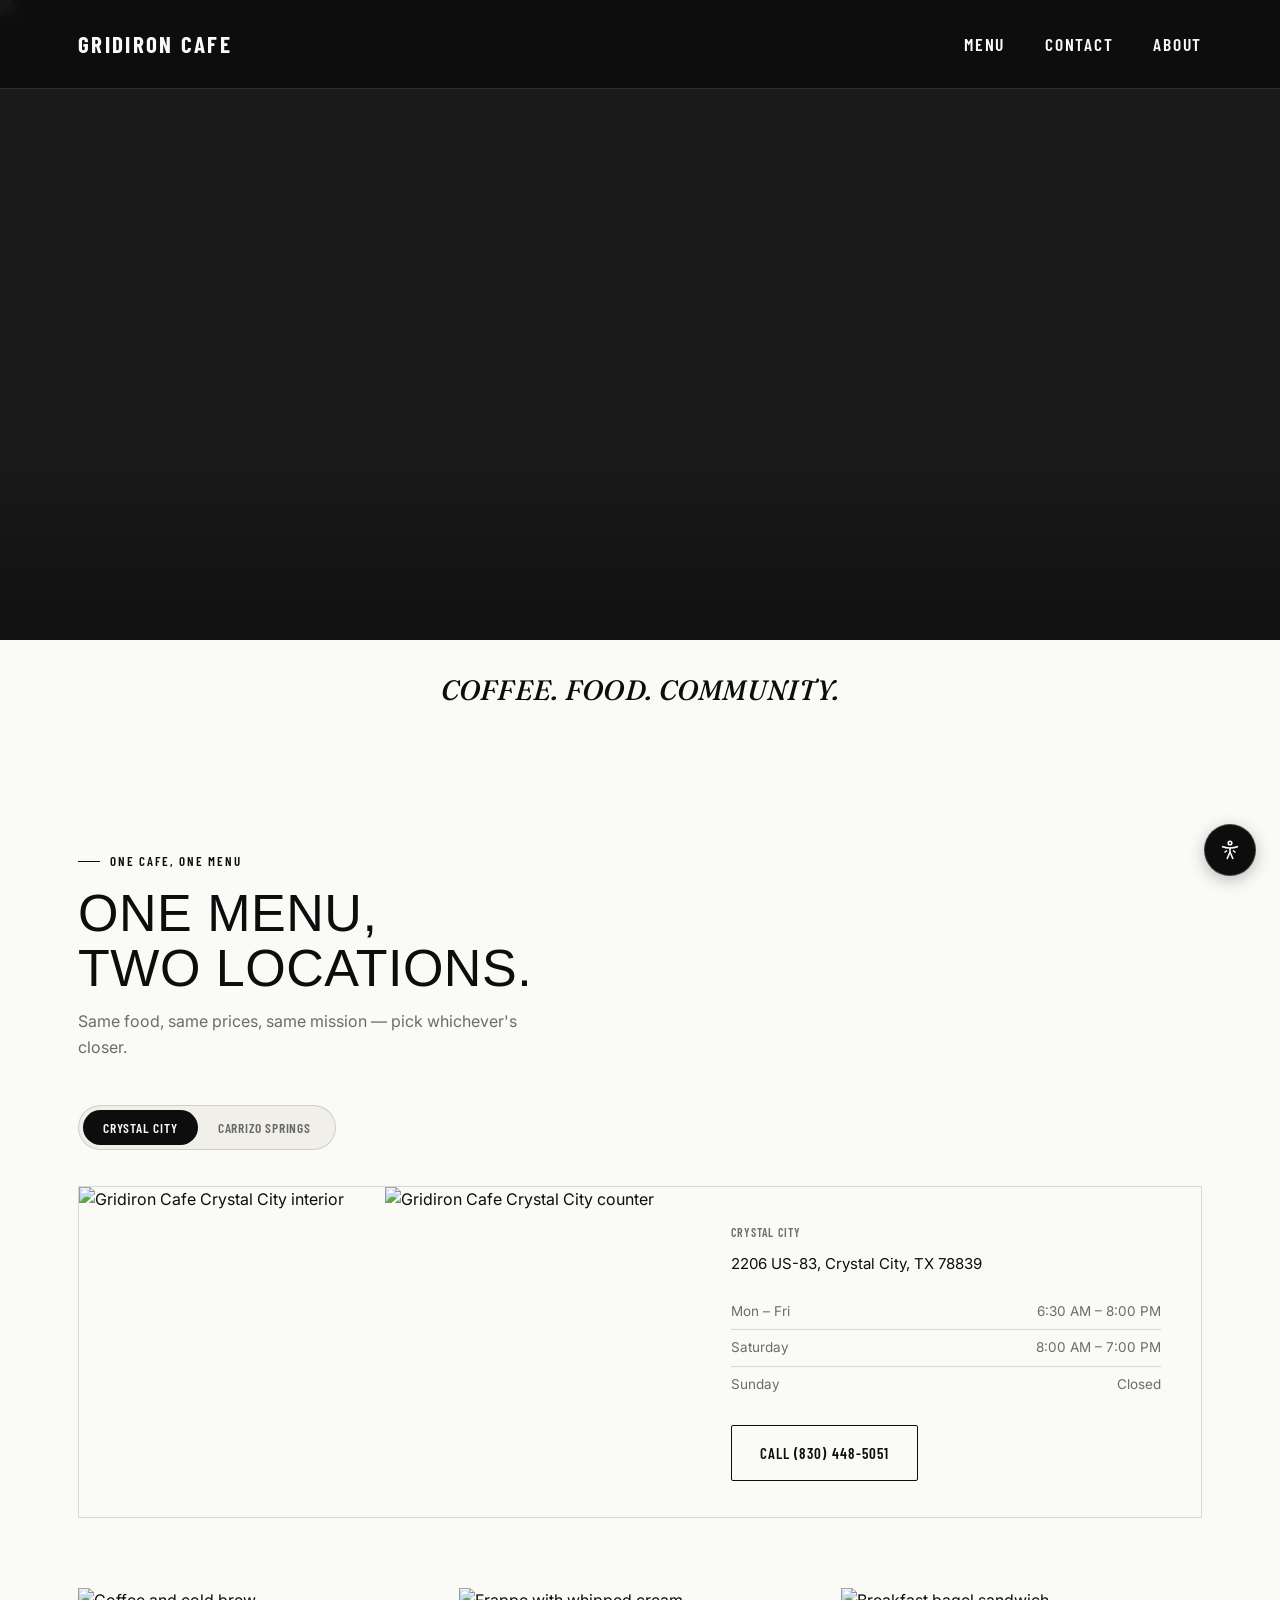
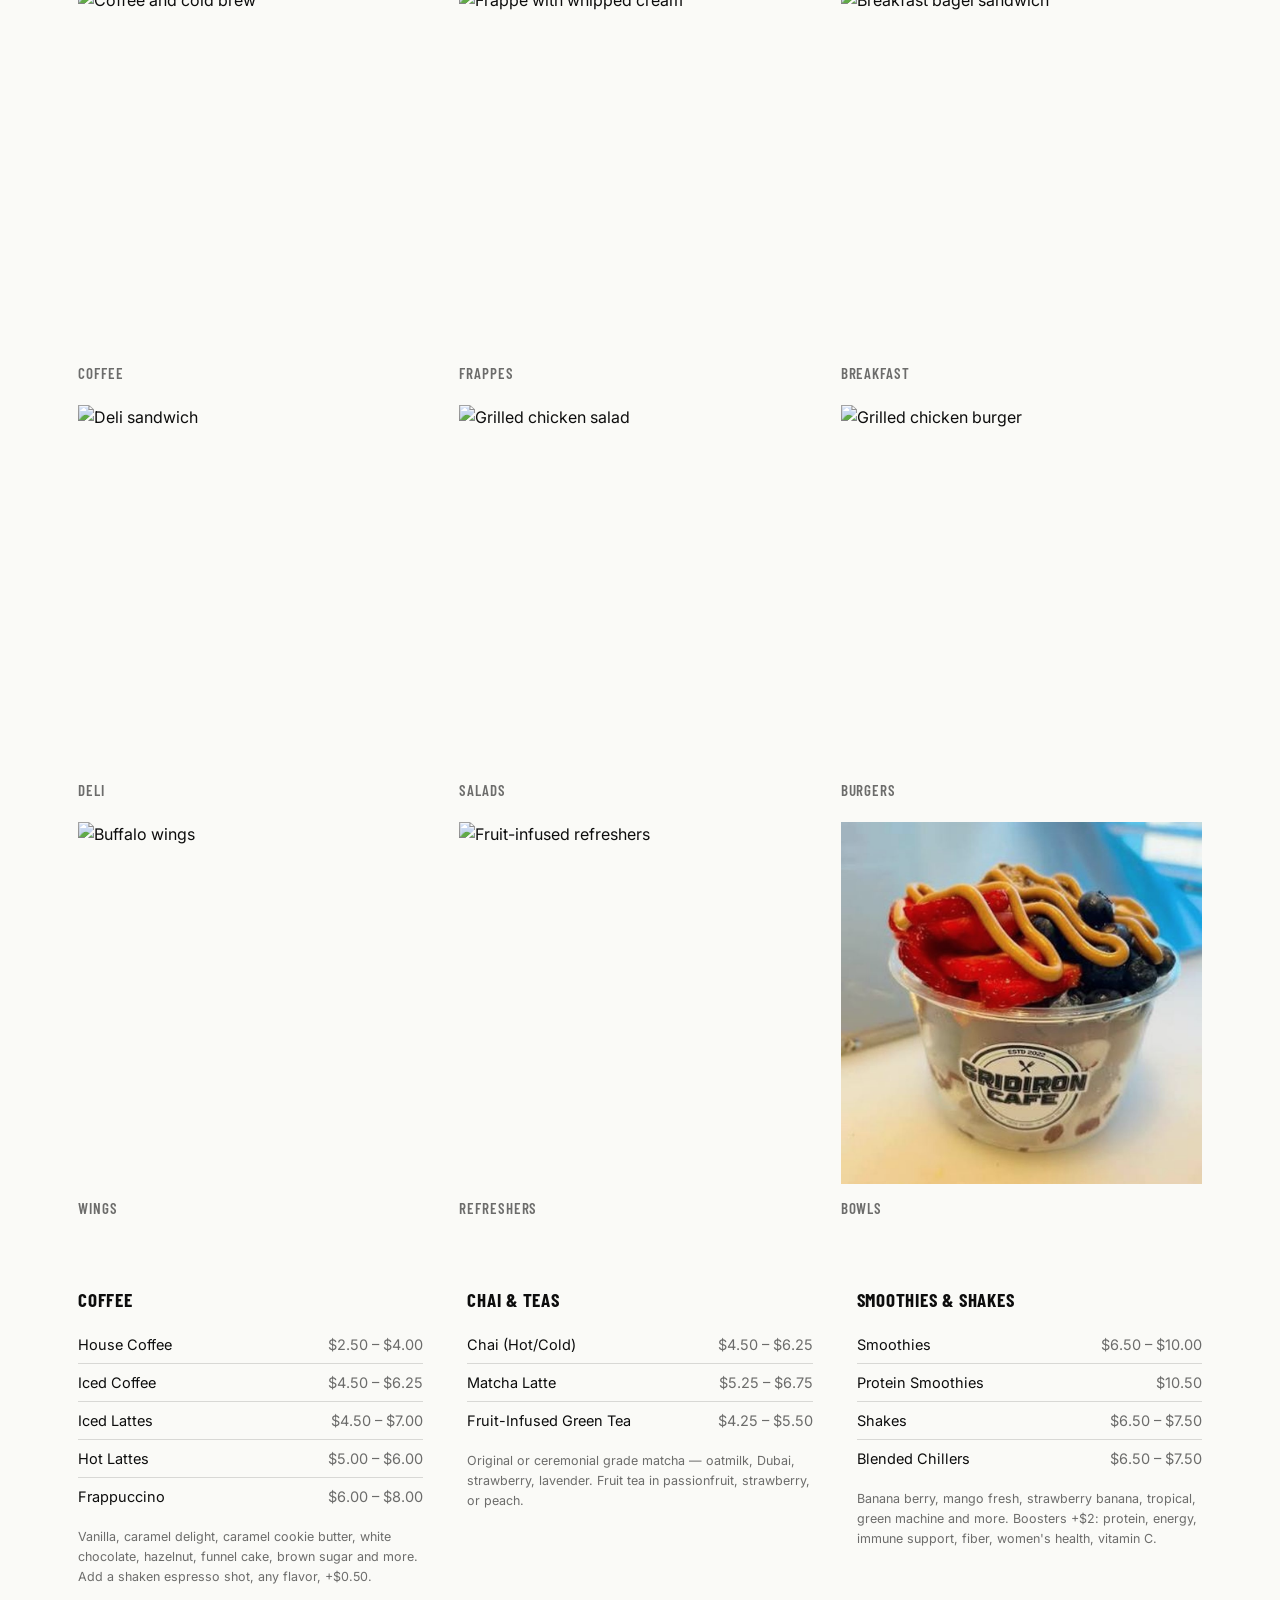
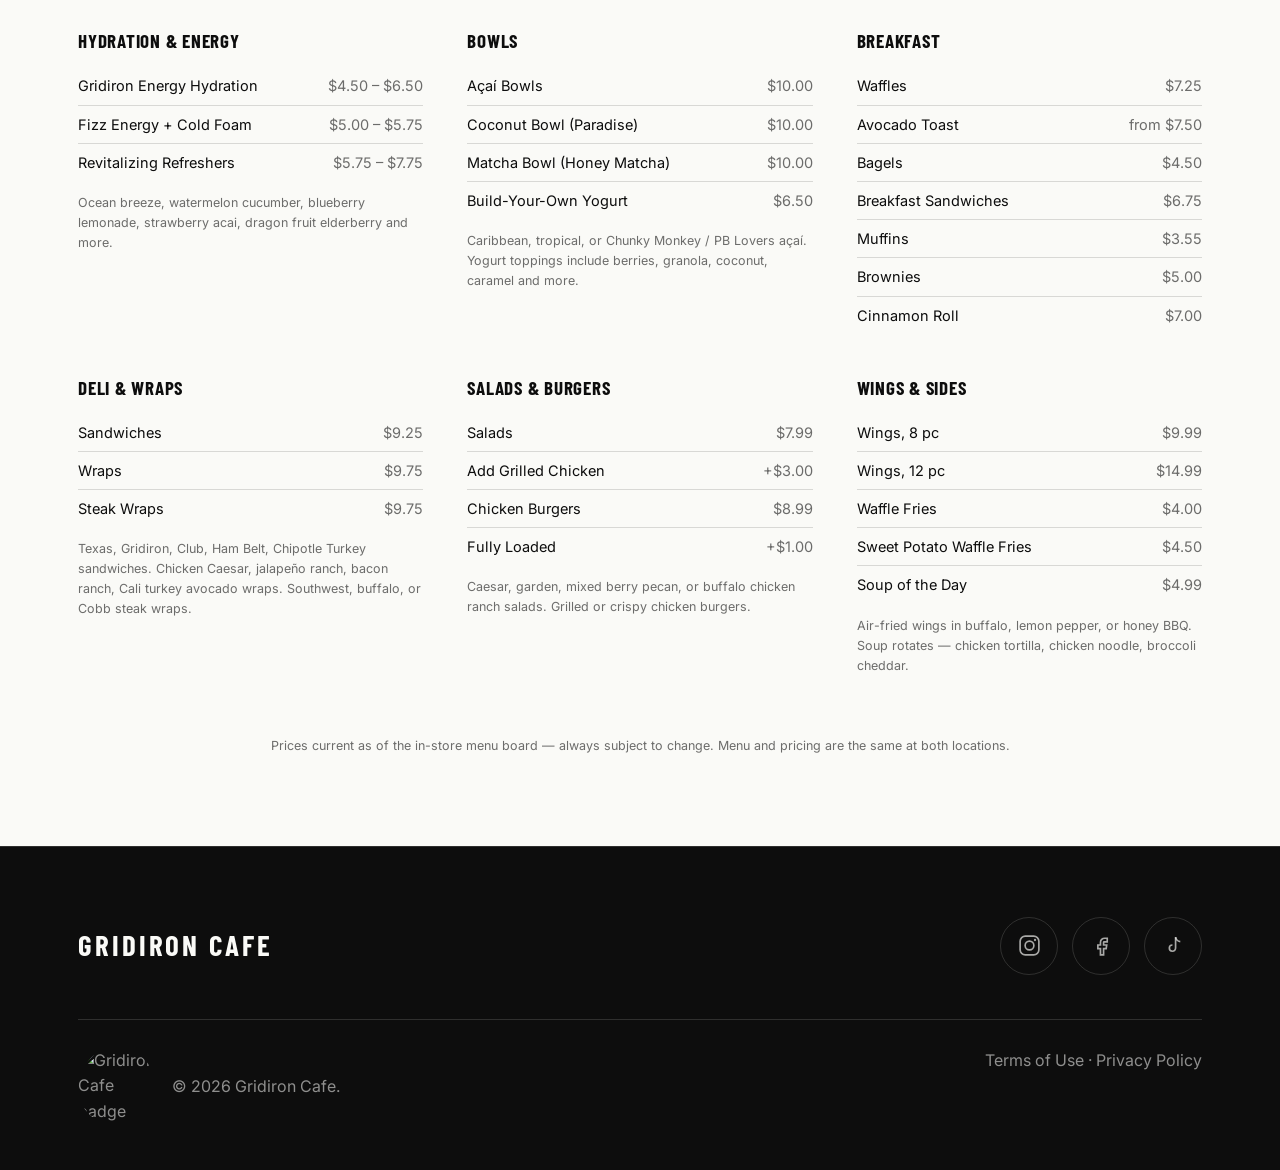
==== commit 24d33bb6: "last minute tweaks" ====
--- a/index.html
+++ b/index.html
@@ -15,7 +15,7 @@
   <div class="nav-inner">
     <a href="#top" class="word-mark">Gridiron Cafe</a>
     <div class="nav-links">
-      <a href="#menu">Menu</a>
+      <a href="#menu-items">Menu</a>
       <a href="#contact">Contact</a>
       <a href="about.html">About</a>
     </div>
@@ -27,10 +27,13 @@
 <header class="hero hero-min" id="top">
   <img class="hero-photo-slot" src="images/hero-toast.jpg" alt="Two iced coffees from Gridiron Cafe held up in a toast" style="object-fit:cover; object-position:center 38%; width:100%; height:100%;">
   <div class="hero-overlay hero-overlay-fade"></div>
-  <div class="hero-min-content">
-    <h1 class="tagline">Coffee. Food.<br>Community.</h1>
-  </div>
+  <div class="hero-min-content"></div>
 </header>
+
+<!-- TAGLINE BAND -->
+<div class="tagline-band">
+  <h1 class="tagline">Coffee. Food. Community.</h1>
+</div>
 
 <!-- ONE MENU, TWO LOCATIONS -->
 <section class="menu-locations" id="menu">
@@ -62,19 +65,18 @@
       </div>
     </div>
 
-    <!-- MENU CONVEYOR -->
-    <div class="menu-conveyor">
-      <div class="conveyor-track" id="conveyorTrack">
-        <div class="cv-item"><img src="images/menu-coffee.jpg" alt="Coffee and cold brew" loading="lazy"><p>Coffee</p></div>
-        <div class="cv-item"><img src="images/menu-smoothies.jpg" alt="Frappe with whipped cream" loading="lazy"><p>Frappes</p></div>
-        <div class="cv-item"><img src="images/menu-breakfast.jpg" alt="Breakfast bagel sandwich" loading="lazy"><p>Breakfast</p></div>
-        <div class="cv-item"><img src="images/menu-deli.jpg" alt="Deli sandwich" loading="lazy"><p>Deli</p></div>
-        <div class="cv-item"><img src="images/menu-salads-new.jpg" alt="Grilled chicken salad" loading="lazy"><p>Salads</p></div>
-        <div class="cv-item"><img src="images/menu-burger.jpg" alt="Grilled chicken burger" loading="lazy"><p>Burgers</p></div>
-        <div class="cv-item"><img src="images/menu-wings-new.jpg" alt="Buffalo wings" loading="lazy"><p>Wings</p></div>
-        <div class="cv-item"><img src="images/menu-refreshers.jpg" alt="Fruit-infused refreshers" loading="lazy"><p>Refreshers</p></div>
-        <div class="cv-item"><img src="images/gallery-1.jpg" alt="Layered caramel iced coffee" loading="lazy"><p>Cold Brew</p></div>
-      </div>
+    <!-- MENU PHOTOS -->
+    <div id="menu-items" style="scroll-margin-top:100px;"></div>
+    <div class="menu-photo-row">
+      <div class="cv-item"><img src="images/menu-coffee.jpg" alt="Coffee and cold brew" loading="lazy"><p>Coffee</p></div>
+      <div class="cv-item"><img src="images/menu-smoothies.jpg" alt="Frappe with whipped cream" loading="lazy"><p>Frappes</p></div>
+      <div class="cv-item"><img src="images/menu-breakfast.jpg" alt="Breakfast bagel sandwich" loading="lazy"><p>Breakfast</p></div>
+      <div class="cv-item"><img src="images/menu-deli.jpg" alt="Deli sandwich" loading="lazy"><p>Deli</p></div>
+      <div class="cv-item"><img src="images/menu-salads-new.jpg" alt="Grilled chicken salad" loading="lazy"><p>Salads</p></div>
+      <div class="cv-item"><img src="images/menu-burger.jpg" alt="Grilled chicken burger" loading="lazy"><p>Burgers</p></div>
+      <div class="cv-item"><img src="images/menu-wings-new.jpg" alt="Buffalo wings" loading="lazy"><p>Wings</p></div>
+      <div class="cv-item"><img src="images/menu-refreshers.jpg" alt="Fruit-infused refreshers" loading="lazy"><p>Refreshers</p></div>
+      <div class="cv-item"><img src="images/menu-bowl.jpg" alt="Açaí bowl with strawberries, blueberries, and peanut butter drizzle" loading="lazy"><p>Bowls</p></div>
     </div>
 
     <!-- FULL MENU -->
@@ -241,10 +243,6 @@
       }, 150);
     });
   });
-
-  // Duplicate conveyor content for seamless infinite scroll
-  const conveyor = document.getElementById('conveyorTrack');
-  conveyor.innerHTML += conveyor.innerHTML;
 </script>
 
 <button id="a11yBtn" aria-label="Accessibility options" aria-expanded="false" aria-controls="a11yPanel">
--- a/styles.css
+++ b/styles.css
@@ -231,26 +231,31 @@
 .nav-min .nav-inner{height:88px;}
 .nav-min .word-mark{
   color:var(--white); font-family:'Barlow Condensed',sans-serif; font-weight:700;
-  text-transform:uppercase; letter-spacing:0.1em; font-size:19px;
+  text-transform:uppercase; letter-spacing:0.1em; font-size:23px;
 }
 .nav-min .nav-links{gap:40px;}
-.nav-min .nav-links a{font-weight:600; letter-spacing:0.1em; font-size:15.5px; color:var(--white);}
+.nav-min .nav-links a{font-weight:600; letter-spacing:0.1em; font-size:17.5px; color:var(--white);}
 
 /* ---------- MINIMAL HERO VARIANT ---------- */
 .hero-min{
-  min-height:clamp(560px, 100vh, 880px); display:flex; flex-direction:column;
-  padding:0;
+  position:relative; min-height:560px; display:flex; flex-direction:column;
+  padding:0; overflow:hidden;
+}
+@media(min-width:640px){
+  .hero-min{ min-height:0; width:100%; aspect-ratio:6/5; max-height:640px; }
 }
 .hero-overlay-fade{
-  background:linear-gradient(180deg, rgba(13,13,13,0.25) 0%, rgba(13,13,13,0.5) 45%, rgba(13,13,13,0.93) 78%, rgba(13,13,13,0.97) 100%);
+  background:linear-gradient(180deg, rgba(13,13,13,0) 0%, rgba(13,13,13,0) 70%, rgba(13,13,13,0.55) 92%, rgba(13,13,13,0.7) 100%);
 }
 .hero-min-content{
-  position:relative; z-index:2; flex:1; display:flex; align-items:center; justify-content:center;
-  text-align:center; padding:40px 28px;
-}
-.hero-min-content .tagline{
-  font-family:'Fraunces',serif; font-style:italic; font-weight:500; color:var(--white);
-  font-size:clamp(32px,6vw,58px); line-height:1.25; max-width:640px; margin:0;
+  position:relative; z-index:2; flex:1;
+}
+.tagline-band{
+  background:var(--white); padding:36px 28px; text-align:center;
+}
+.tagline-band .tagline{
+  font-family:'Fraunces',serif; font-style:italic; font-weight:500; color:var(--ink);
+  font-size:clamp(20px,2.6vw,28px); margin:0; letter-spacing:0.01em;
 }
 
 /* ---------- ONE MENU, TWO LOCATIONS ---------- */
@@ -280,18 +285,17 @@
 .loc-banner-info .hours-row:first-of-type{border-top:none;}
 .loc-banner-info .btn{margin-top:22px; align-self:flex-start;}
 
-.menu-conveyor{overflow:hidden; margin-bottom:70px; margin-left:calc(50% - 50vw); margin-right:calc(50% - 50vw);}
-.conveyor-track{display:flex; gap:16px; width:max-content; animation:conveyor 34s linear infinite; padding:0 28px;}
-.menu-conveyor:hover .conveyor-track{animation-play-state:paused;}
-.cv-item{flex-shrink:0; width:190px;}
-.cv-item img{width:100%; height:190px; object-fit:cover; display:block; filter:grayscale(15%); transition:filter .25s ease;}
+.menu-photo-row{
+  display:grid; grid-template-columns:repeat(2,1fr); gap:14px; margin-bottom:70px;
+}
+@media(min-width:640px){ .menu-photo-row{grid-template-columns:repeat(3,1fr);} }
+@media(min-width:960px){ .menu-photo-row{grid-template-columns:repeat(3,1fr); gap:20px;} }
+.cv-item img{width:100%; aspect-ratio:1/1; object-fit:cover; display:block; filter:grayscale(15%); transition:filter .25s ease;}
 .cv-item:hover img{filter:grayscale(0%);}
 .cv-item p{
   font-family:'Barlow Condensed',sans-serif; font-weight:600; text-transform:uppercase; letter-spacing:0.06em;
-  font-size:12.5px; color:var(--ink-dim); margin-top:10px;
-}
-@keyframes conveyor{ from{transform:translateX(0);} to{transform:translateX(-50%);} }
-@media(prefers-reduced-motion:reduce){ .conveyor-track{animation:none;} }
+  font-size:15px; color:var(--ink-dim); margin-top:12px;
+}
 
 .menu-full{display:grid; grid-template-columns:1fr; gap:44px;}
 @media(min-width:680px){ .menu-full{grid-template-columns:1fr 1fr;} }
@@ -304,23 +308,24 @@
 .menu-disclaimer{margin-top:60px; font-size:12.5px; color:var(--ink-dim); text-align:center;}
 
 /* ---------- FOOTER ---------- */
-.footer{background:var(--black); color:var(--white-dim); padding:56px 0 34px; border-top:1px solid var(--line-dark);}
-.footer-top{display:flex; flex-wrap:wrap; justify-content:space-between; gap:30px; align-items:center; margin-bottom:36px;}
+.footer{background:var(--black); color:var(--white-dim); padding:70px 0 44px; border-top:1px solid var(--line-dark);}
+.footer-top{display:flex; flex-wrap:wrap; justify-content:space-between; gap:30px; align-items:center; margin-bottom:44px;}
 .footer .logo{font-size:18px;}
-.social-row{display:flex; gap:12px;}
+.social-row{display:flex; gap:14px;}
 .social-row a{
-  width:46px; height:46px; border-radius:50%; border:1px solid var(--line-dark);
+  width:58px; height:58px; border-radius:50%; border:1px solid var(--line-dark);
   display:flex; align-items:center; justify-content:center; transition:all .18s ease;
   color:var(--white-dim);
 }
+.social-row a svg{width:25px; height:25px;}
 .social-row a:hover{background:var(--white); border-color:var(--white); color:var(--black);}
 .footer-word-mark{
   color:var(--white); font-family:'Barlow Condensed',sans-serif; font-weight:700;
-  text-transform:uppercase; letter-spacing:0.1em; font-size:19px;
-}
-.footer-badge{display:inline-flex; align-items:center; gap:14px;}
-.footer-badge img{height:64px; width:64px; border-radius:50%;}
-.footer-bottom{font-size:12.5px; color:rgba(250,250,247,0.4); display:flex; flex-wrap:wrap; justify-content:space-between; gap:12px; border-top:1px solid var(--line-dark); padding-top:24px;}
+  text-transform:uppercase; letter-spacing:0.1em; font-size:29px;
+}
+.footer-badge{display:inline-flex; align-items:center; gap:16px;}
+.footer-badge img{height:78px; width:78px; border-radius:50%;}
+.footer-bottom{font-size:16px; color:rgba(250,250,247,0.55); display:flex; flex-wrap:wrap; justify-content:space-between; gap:12px; border-top:1px solid var(--line-dark); padding-top:28px;}
 
 /* ---------- ACCESSIBILITY WIDGET ---------- */
 #a11yBtn{
@@ -364,5 +369,4 @@
 body.a11y-text-xl{zoom:1.3;}
 body.a11y-contrast{--ink-dim:var(--ink); --white-dim:var(--white);}
 body.a11y-underline a[href]{text-decoration:underline !important;}
-body.a11y-pause-motion .ticker-track,
-body.a11y-pause-motion .conveyor-track{animation-play-state:paused !important;}
+body.a11y-pause-motion .ticker-track{animation-play-state:paused !important;}
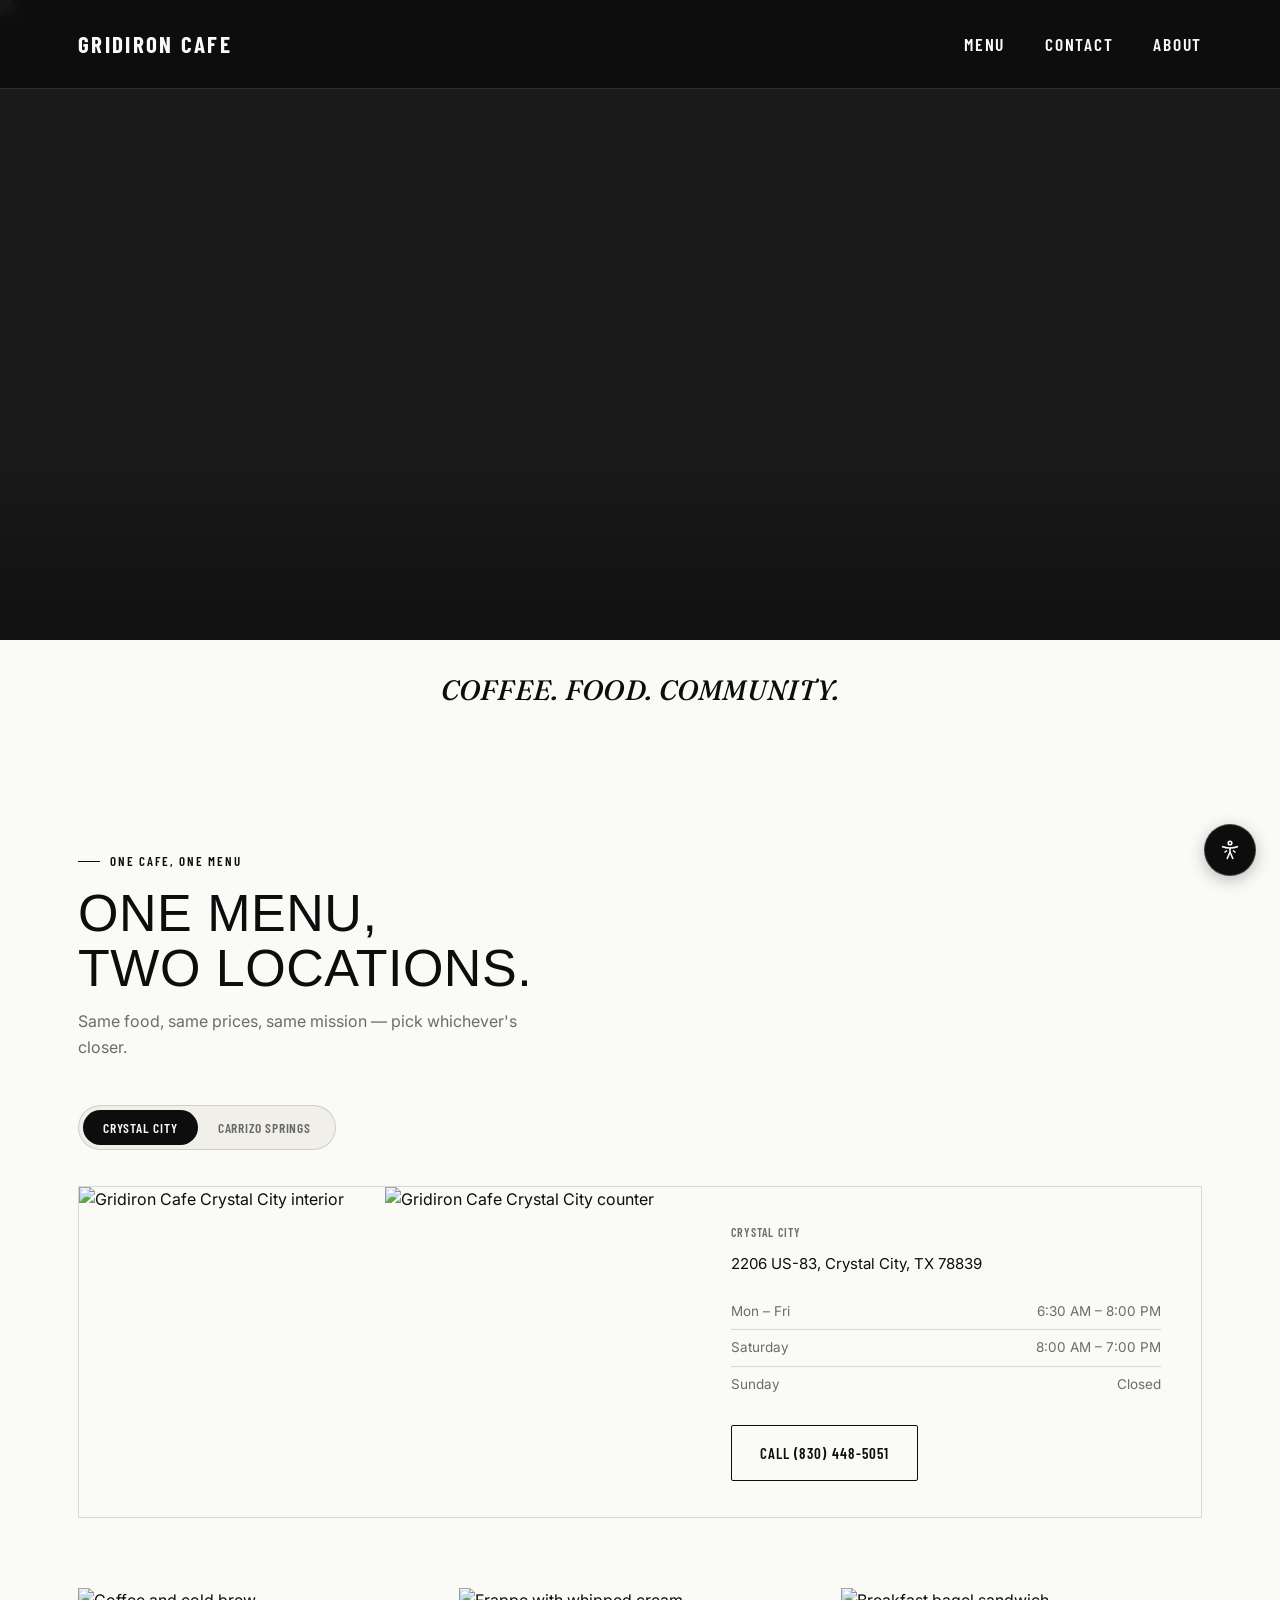
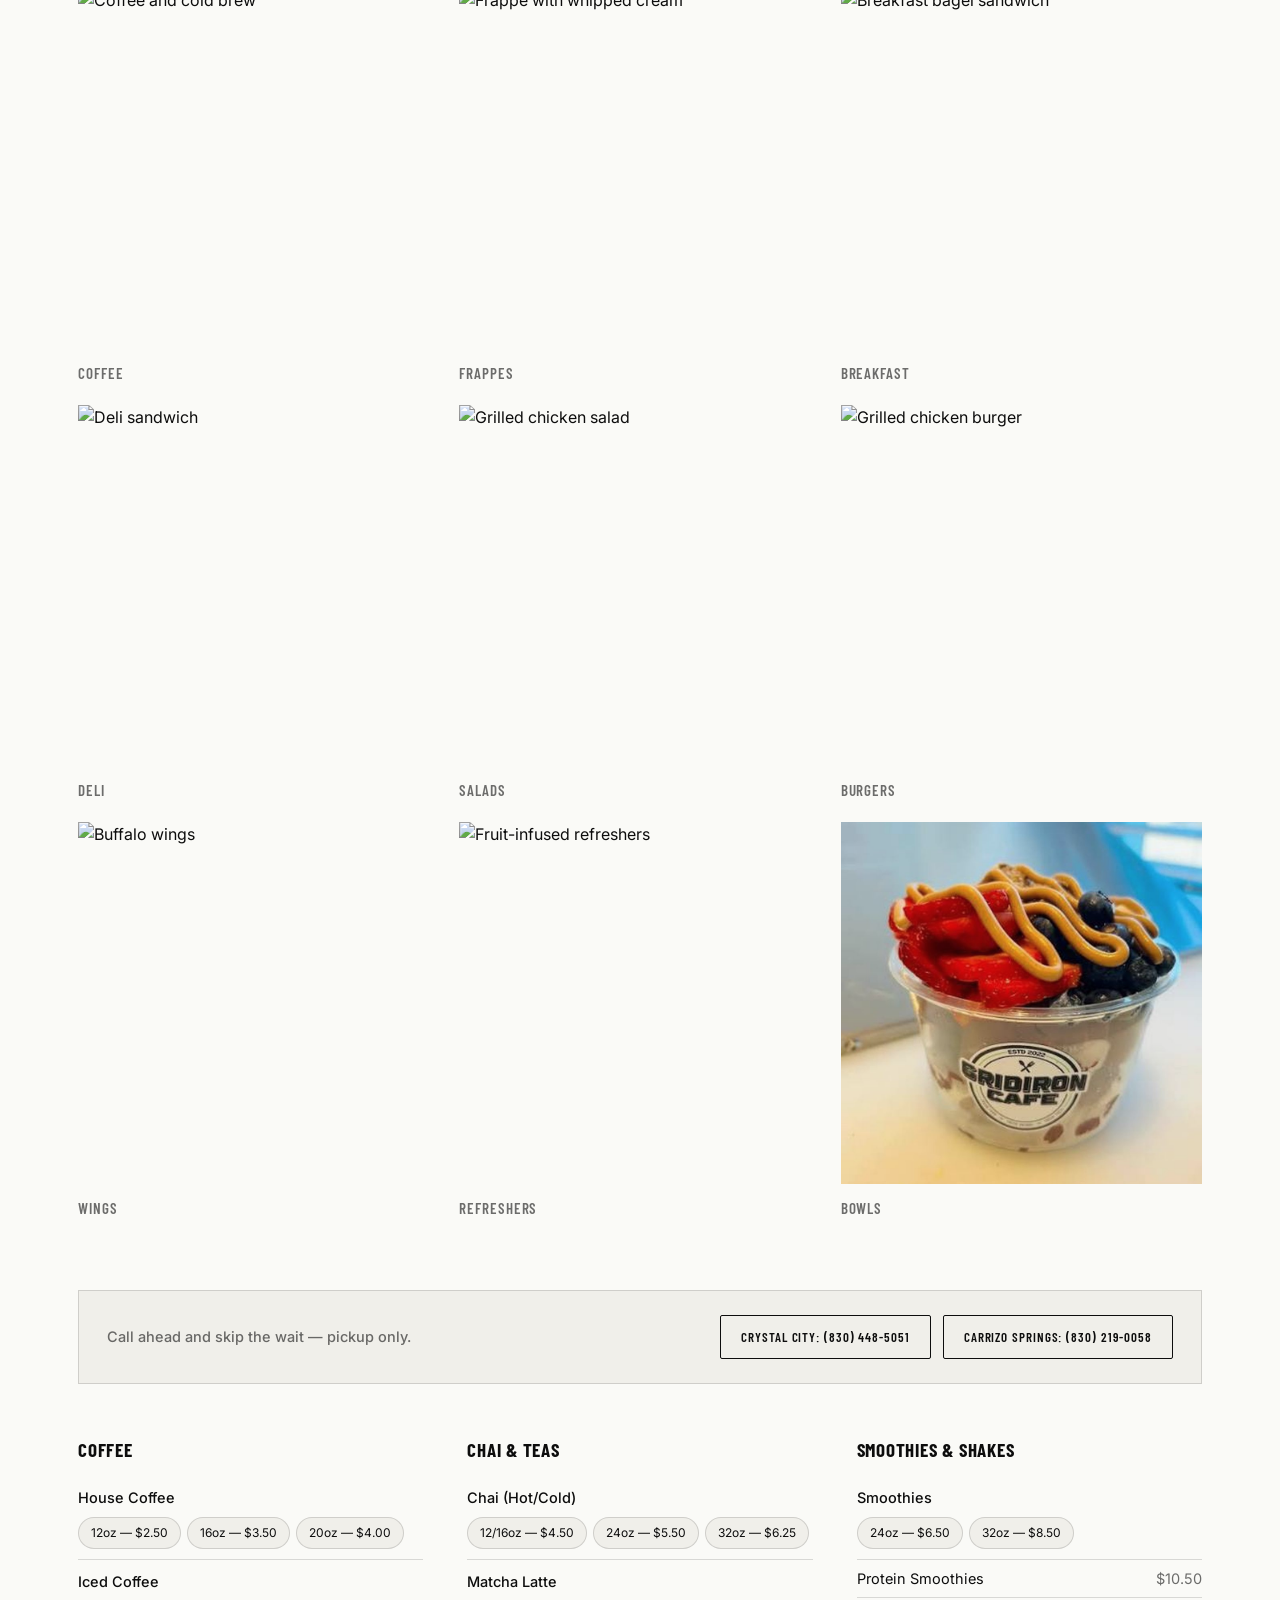
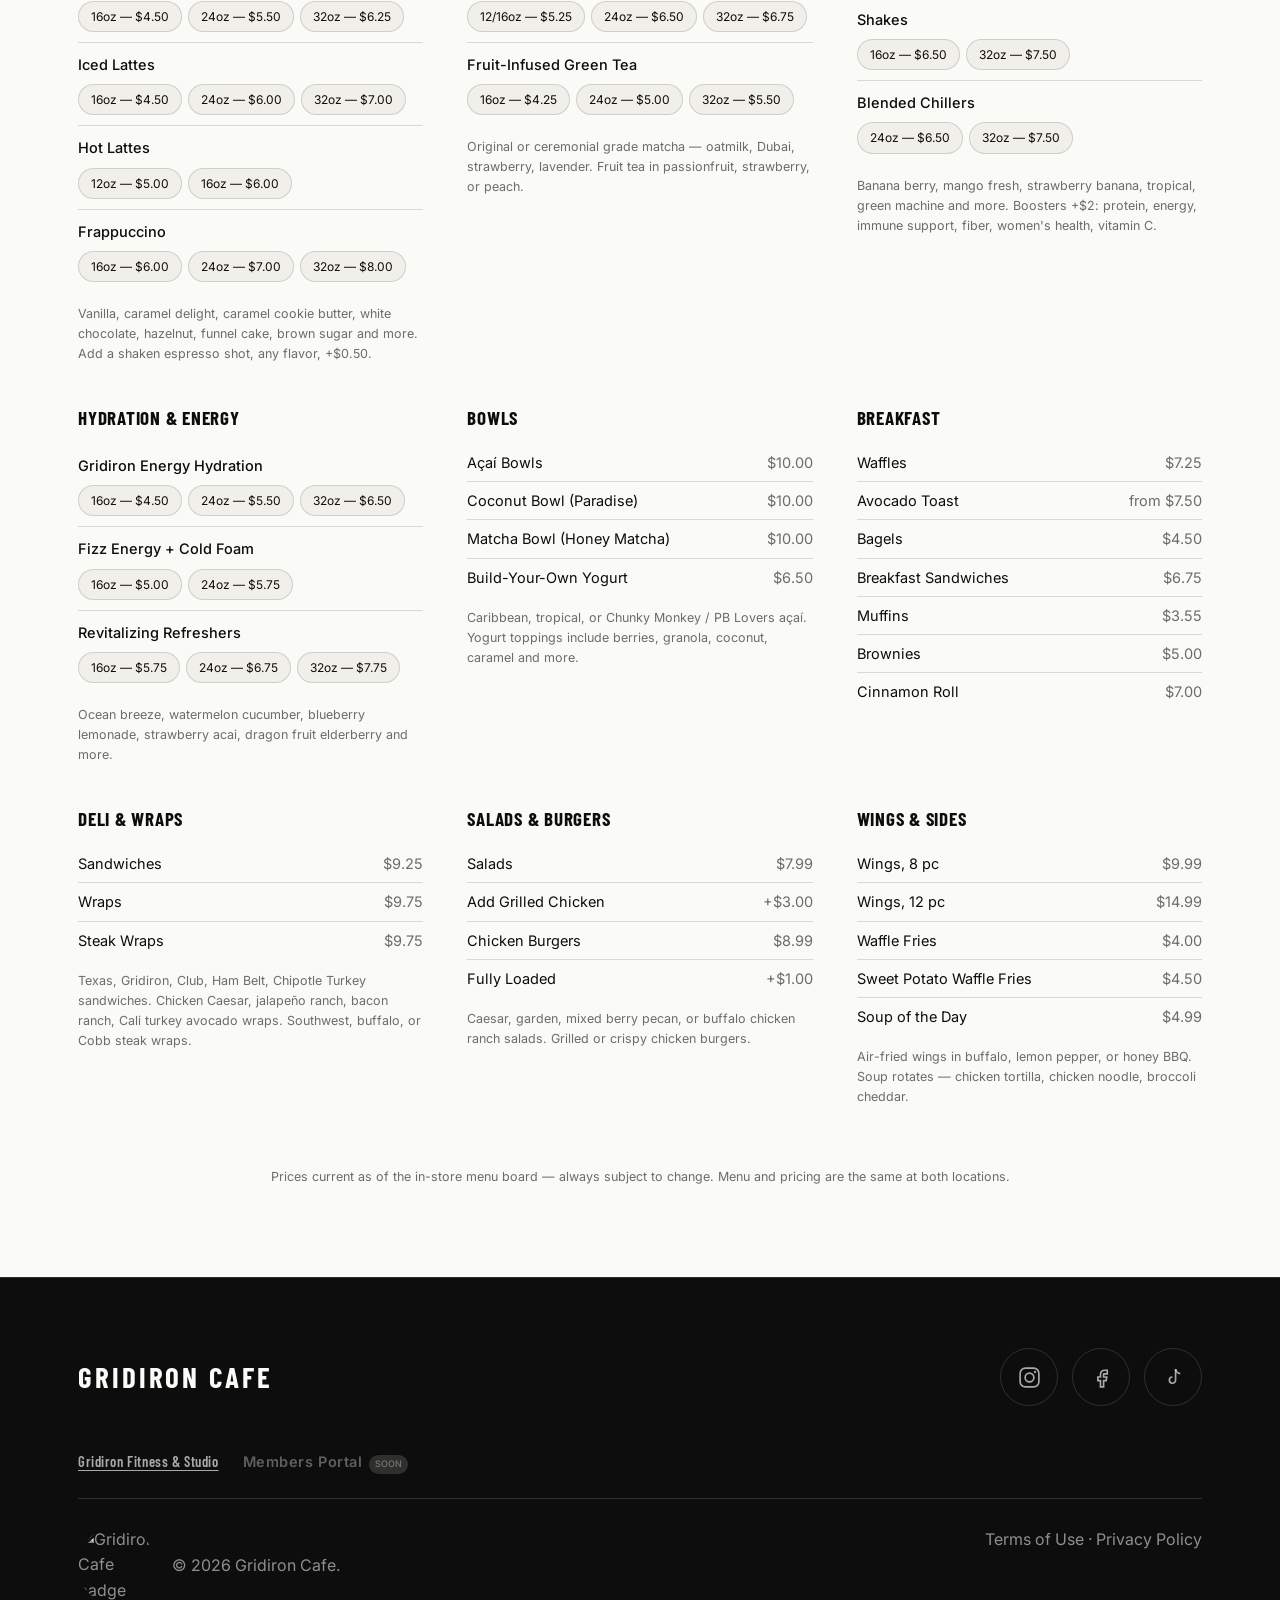
==== commit ff91ad1f: "updateD" ====
--- a/index.html
+++ b/index.html
@@ -3,8 +3,75 @@
 <head>
 <meta charset="UTF-8">
 <meta name="viewport" content="width=device-width, initial-scale=1.0">
-<title>Gridiron Cafe — Crystal City & Carrizo Springs</title>
+<title>Gridiron Cafe — Coffee & Food in Crystal City & Carrizo Springs, TX</title>
+<meta name="description" content="Gridiron Cafe serves coffee, frappes, breakfast, deli sandwiches, salads, wings and more in Crystal City and Carrizo Springs, TX. Same menu, two locations.">
+<link rel="canonical" href="https://hungbuilds.github.io/Gridiron-Cafe/">
+<link rel="icon" type="image/png" href="images/badge-icon.png">
+
+<meta property="og:type" content="website">
+<meta property="og:title" content="Gridiron Cafe — Coffee & Food in Crystal City & Carrizo Springs, TX">
+<meta property="og:description" content="Gridiron Cafe serves coffee, frappes, breakfast, deli sandwiches, salads, wings and more in Crystal City and Carrizo Springs, TX. Same menu, two locations.">
+<meta property="og:image" content="https://hungbuilds.github.io/Gridiron-Cafe/images/hero-toast.jpg">
+<meta property="og:url" content="https://hungbuilds.github.io/Gridiron-Cafe/">
+<meta property="og:site_name" content="Gridiron Cafe">
+
+<meta name="twitter:card" content="summary_large_image">
+<meta name="twitter:title" content="Gridiron Cafe — Coffee & Food in Crystal City & Carrizo Springs, TX">
+<meta name="twitter:description" content="Gridiron Cafe serves coffee, frappes, breakfast, deli sandwiches, salads, wings and more in Crystal City and Carrizo Springs, TX. Same menu, two locations.">
+<meta name="twitter:image" content="https://hungbuilds.github.io/Gridiron-Cafe/images/hero-toast.jpg">
+
+<meta name="theme-color" content="#0D0D0D">
+
+<script type="application/ld+json">
+{
+  "@context": "https://schema.org",
+  "@graph": [
+    {
+      "@type": "CafeOrCoffeeShop",
+      "name": "Gridiron Cafe - Crystal City",
+      "image": "https://hungbuilds.github.io/Gridiron-Cafe/images/crystal-1.jpg",
+      "telephone": "+1-830-448-5051",
+      "priceRange": "$",
+      "servesCuisine": ["Coffee", "Cafe", "American"],
+      "address": {
+        "@type": "PostalAddress",
+        "streetAddress": "2206 US-83",
+        "addressLocality": "Crystal City",
+        "addressRegion": "TX",
+        "postalCode": "78839",
+        "addressCountry": "US"
+      },
+      "openingHoursSpecification": [
+        {"@type": "OpeningHoursSpecification", "dayOfWeek": ["Monday","Tuesday","Wednesday","Thursday","Friday"], "opens": "06:30", "closes": "20:00"},
+        {"@type": "OpeningHoursSpecification", "dayOfWeek": "Saturday", "opens": "08:00", "closes": "19:00"}
+      ],
+      "url": "https://hungbuilds.github.io/Gridiron-Cafe/"
+    },
+    {
+      "@type": "CafeOrCoffeeShop",
+      "name": "Gridiron Cafe - Carrizo Springs",
+      "image": "https://hungbuilds.github.io/Gridiron-Cafe/images/carrizo-full.jpg",
+      "telephone": "+1-830-219-0058",
+      "priceRange": "$",
+      "servesCuisine": ["Coffee", "Cafe", "American"],
+      "address": {
+        "@type": "PostalAddress",
+        "streetAddress": "407 E Nopal St",
+        "addressLocality": "Carrizo Springs",
+        "addressRegion": "TX",
+        "postalCode": "78834",
+        "addressCountry": "US"
+      },
+      "openingHoursSpecification": [
+        {"@type": "OpeningHoursSpecification", "dayOfWeek": ["Monday","Tuesday","Wednesday","Thursday","Friday"], "opens": "07:00", "closes": "20:00"}
+      ],
+      "url": "https://hungbuilds.github.io/Gridiron-Cafe/"
+    }
+  ]
+}
+</script>
 <link rel="preconnect" href="https://fonts.googleapis.com">
+<link rel="preload" as="image" href="images/hero-toast.jpg">
 <link href="https://fonts.googleapis.com/css2?family=Fraunces:ital,wght@0,500;1,500&family=Barlow+Condensed:wght@500;600;700&family=Inter:wght@400;500;600&display=swap" rel="stylesheet">
 <link rel="stylesheet" href="styles.css">
 </head>
@@ -80,53 +147,119 @@
     </div>
 
     <!-- FULL MENU -->
+    <div class="call-to-order">
+      <p>Call ahead and skip the wait — pickup only.</p>
+      <div class="call-to-order-btns">
+        <a href="tel:+18304485051" class="btn btn-outline-dark">Crystal City: (830) 448-5051</a>
+        <a href="tel:+18302190058" class="btn btn-outline-dark">Carrizo Springs: (830) 219-0058</a>
+      </div>
+    </div>
+
     <div class="menu-full">
-      <div class="menu-col-block">
-        <h3>Coffee</h3>
-        <div class="menu-line"><span>House Coffee</span><span>$2.50 – $4.00</span></div>
-        <div class="menu-line"><span>Iced Coffee</span><span>$4.50 – $6.25</span></div>
-        <div class="menu-line"><span>Iced Lattes</span><span>$4.50 – $7.00</span></div>
-        <div class="menu-line"><span>Hot Lattes</span><span>$5.00 – $6.00</span></div>
-        <div class="menu-line"><span>Frappuccino</span><span>$6.00 – $8.00</span></div>
+      <details class="menu-col-block" open>
+        <summary><h3>Coffee</h3></summary>
+        <div class="mcb-body">
+        <div class="menu-item-block">
+          <div class="mi-name">House Coffee</div>
+          <div class="mi-chips"><span class="price-chip">12oz — $2.50</span><span class="price-chip">16oz — $3.50</span><span class="price-chip">20oz — $4.00</span></div>
+        </div>
+        <div class="menu-item-block">
+          <div class="mi-name">Iced Coffee</div>
+          <div class="mi-chips"><span class="price-chip">16oz — $4.50</span><span class="price-chip">24oz — $5.50</span><span class="price-chip">32oz — $6.25</span></div>
+        </div>
+        <div class="menu-item-block">
+          <div class="mi-name">Iced Lattes</div>
+          <div class="mi-chips"><span class="price-chip">16oz — $4.50</span><span class="price-chip">24oz — $6.00</span><span class="price-chip">32oz — $7.00</span></div>
+        </div>
+        <div class="menu-item-block">
+          <div class="mi-name">Hot Lattes</div>
+          <div class="mi-chips"><span class="price-chip">12oz — $5.00</span><span class="price-chip">16oz — $6.00</span></div>
+        </div>
+        <div class="menu-item-block">
+          <div class="mi-name">Frappuccino</div>
+          <div class="mi-chips"><span class="price-chip">16oz — $6.00</span><span class="price-chip">24oz — $7.00</span><span class="price-chip">32oz — $8.00</span></div>
+        </div>
         <p class="menu-note">Vanilla, caramel delight, caramel cookie butter, white chocolate, hazelnut, funnel cake, brown sugar and more. Add a shaken espresso shot, any flavor, +$0.50.</p>
-      </div>
-
-      <div class="menu-col-block">
-        <h3>Chai &amp; Teas</h3>
-        <div class="menu-line"><span>Chai (Hot/Cold)</span><span>$4.50 – $6.25</span></div>
-        <div class="menu-line"><span>Matcha Latte</span><span>$5.25 – $6.75</span></div>
-        <div class="menu-line"><span>Fruit-Infused Green Tea</span><span>$4.25 – $5.50</span></div>
+        </div>
+      </details>
+
+      
+      <details class="menu-col-block" open>
+        <summary><h3>Chai &amp; Teas</h3></summary>
+        <div class="mcb-body">
+        <div class="menu-item-block">
+          <div class="mi-name">Chai (Hot/Cold)</div>
+          <div class="mi-chips"><span class="price-chip">12/16oz — $4.50</span><span class="price-chip">24oz — $5.50</span><span class="price-chip">32oz — $6.25</span></div>
+        </div>
+        <div class="menu-item-block">
+          <div class="mi-name">Matcha Latte</div>
+          <div class="mi-chips"><span class="price-chip">12/16oz — $5.25</span><span class="price-chip">24oz — $6.50</span><span class="price-chip">32oz — $6.75</span></div>
+        </div>
+        <div class="menu-item-block">
+          <div class="mi-name">Fruit-Infused Green Tea</div>
+          <div class="mi-chips"><span class="price-chip">16oz — $4.25</span><span class="price-chip">24oz — $5.00</span><span class="price-chip">32oz — $5.50</span></div>
+        </div>
         <p class="menu-note">Original or ceremonial grade matcha — oatmilk, Dubai, strawberry, lavender. Fruit tea in passionfruit, strawberry, or peach.</p>
-      </div>
-
-      <div class="menu-col-block">
-        <h3>Smoothies &amp; Shakes</h3>
-        <div class="menu-line"><span>Smoothies</span><span>$6.50 – $10.00</span></div>
+        </div>
+      </details>
+
+      
+      <details class="menu-col-block" open>
+        <summary><h3>Smoothies &amp; Shakes</h3></summary>
+        <div class="mcb-body">
+        <div class="menu-item-block">
+          <div class="mi-name">Smoothies</div>
+          <div class="mi-chips"><span class="price-chip">24oz — $6.50</span><span class="price-chip">32oz — $8.50</span></div>
+        </div>
         <div class="menu-line"><span>Protein Smoothies</span><span>$10.50</span></div>
-        <div class="menu-line"><span>Shakes</span><span>$6.50 – $7.50</span></div>
-        <div class="menu-line"><span>Blended Chillers</span><span>$6.50 – $7.50</span></div>
+        <div class="menu-item-block">
+          <div class="mi-name">Shakes</div>
+          <div class="mi-chips"><span class="price-chip">16oz — $6.50</span><span class="price-chip">32oz — $7.50</span></div>
+        </div>
+        <div class="menu-item-block">
+          <div class="mi-name">Blended Chillers</div>
+          <div class="mi-chips"><span class="price-chip">24oz — $6.50</span><span class="price-chip">32oz — $7.50</span></div>
+        </div>
         <p class="menu-note">Banana berry, mango fresh, strawberry banana, tropical, green machine and more. Boosters +$2: protein, energy, immune support, fiber, women's health, vitamin C.</p>
-      </div>
-
-      <div class="menu-col-block">
-        <h3>Hydration &amp; Energy</h3>
-        <div class="menu-line"><span>Gridiron Energy Hydration</span><span>$4.50 – $6.50</span></div>
-        <div class="menu-line"><span>Fizz Energy + Cold Foam</span><span>$5.00 – $5.75</span></div>
-        <div class="menu-line"><span>Revitalizing Refreshers</span><span>$5.75 – $7.75</span></div>
+        </div>
+      </details>
+
+      
+      <details class="menu-col-block" open>
+        <summary><h3>Hydration &amp; Energy</h3></summary>
+        <div class="mcb-body">
+        <div class="menu-item-block">
+          <div class="mi-name">Gridiron Energy Hydration</div>
+          <div class="mi-chips"><span class="price-chip">16oz — $4.50</span><span class="price-chip">24oz — $5.50</span><span class="price-chip">32oz — $6.50</span></div>
+        </div>
+        <div class="menu-item-block">
+          <div class="mi-name">Fizz Energy + Cold Foam</div>
+          <div class="mi-chips"><span class="price-chip">16oz — $5.00</span><span class="price-chip">24oz — $5.75</span></div>
+        </div>
+        <div class="menu-item-block">
+          <div class="mi-name">Revitalizing Refreshers</div>
+          <div class="mi-chips"><span class="price-chip">16oz — $5.75</span><span class="price-chip">24oz — $6.75</span><span class="price-chip">32oz — $7.75</span></div>
+        </div>
         <p class="menu-note">Ocean breeze, watermelon cucumber, blueberry lemonade, strawberry acai, dragon fruit elderberry and more.</p>
-      </div>
-
-      <div class="menu-col-block">
-        <h3>Bowls</h3>
+        </div>
+      </details>
+
+      
+      <details class="menu-col-block" open>
+        <summary><h3>Bowls</h3></summary>
+        <div class="mcb-body">
         <div class="menu-line"><span>Açaí Bowls</span><span>$10.00</span></div>
         <div class="menu-line"><span>Coconut Bowl (Paradise)</span><span>$10.00</span></div>
         <div class="menu-line"><span>Matcha Bowl (Honey Matcha)</span><span>$10.00</span></div>
         <div class="menu-line"><span>Build-Your-Own Yogurt</span><span>$6.50</span></div>
         <p class="menu-note">Caribbean, tropical, or Chunky Monkey / PB Lovers açaí. Yogurt toppings include berries, granola, coconut, caramel and more.</p>
-      </div>
-
-      <div class="menu-col-block">
-        <h3>Breakfast</h3>
+        </div>
+      </details>
+
+      
+      <details class="menu-col-block" open>
+        <summary><h3>Breakfast</h3></summary>
+        <div class="mcb-body">
         <div class="menu-line"><span>Waffles</span><span>$7.25</span></div>
         <div class="menu-line"><span>Avocado Toast</span><span>from $7.50</span></div>
         <div class="menu-line"><span>Bagels</span><span>$4.50</span></div>
@@ -134,35 +267,46 @@
         <div class="menu-line"><span>Muffins</span><span>$3.55</span></div>
         <div class="menu-line"><span>Brownies</span><span>$5.00</span></div>
         <div class="menu-line"><span>Cinnamon Roll</span><span>$7.00</span></div>
-      </div>
-
-      <div class="menu-col-block">
-        <h3>Deli &amp; Wraps</h3>
+        </div>
+      </details>
+
+      
+      <details class="menu-col-block" open>
+        <summary><h3>Deli &amp; Wraps</h3></summary>
+        <div class="mcb-body">
         <div class="menu-line"><span>Sandwiches</span><span>$9.25</span></div>
         <div class="menu-line"><span>Wraps</span><span>$9.75</span></div>
         <div class="menu-line"><span>Steak Wraps</span><span>$9.75</span></div>
         <p class="menu-note">Texas, Gridiron, Club, Ham Belt, Chipotle Turkey sandwiches. Chicken Caesar, jalapeño ranch, bacon ranch, Cali turkey avocado wraps. Southwest, buffalo, or Cobb steak wraps.</p>
-      </div>
-
-      <div class="menu-col-block">
-        <h3>Salads &amp; Burgers</h3>
+        </div>
+      </details>
+
+      
+      <details class="menu-col-block" open>
+        <summary><h3>Salads &amp; Burgers</h3></summary>
+        <div class="mcb-body">
         <div class="menu-line"><span>Salads</span><span>$7.99</span></div>
         <div class="menu-line"><span>Add Grilled Chicken</span><span>+$3.00</span></div>
         <div class="menu-line"><span>Chicken Burgers</span><span>$8.99</span></div>
         <div class="menu-line"><span>Fully Loaded</span><span>+$1.00</span></div>
         <p class="menu-note">Caesar, garden, mixed berry pecan, or buffalo chicken ranch salads. Grilled or crispy chicken burgers.</p>
-      </div>
-
-      <div class="menu-col-block">
-        <h3>Wings &amp; Sides</h3>
+        </div>
+      </details>
+
+      
+      <details class="menu-col-block" open>
+        <summary><h3>Wings &amp; Sides</h3></summary>
+        <div class="mcb-body">
         <div class="menu-line"><span>Wings, 8 pc</span><span>$9.99</span></div>
         <div class="menu-line"><span>Wings, 12 pc</span><span>$14.99</span></div>
         <div class="menu-line"><span>Waffle Fries</span><span>$4.00</span></div>
         <div class="menu-line"><span>Sweet Potato Waffle Fries</span><span>$4.50</span></div>
         <div class="menu-line"><span>Soup of the Day</span><span>$4.99</span></div>
         <p class="menu-note">Air-fried wings in buffalo, lemon pepper, or honey BBQ. Soup rotates — chicken tortilla, chicken noodle, broccoli cheddar.</p>
-      </div>
-    </div>
+        </div>
+      </details>
+
+          </div>
     <p class="menu-disclaimer">Prices current as of the in-store menu board — always subject to change. Menu and pricing are the same at both locations.</p>
   </div>
 </section>
@@ -177,6 +321,10 @@
         <a href="https://www.facebook.com/GridironNutrition830/" aria-label="Facebook"><svg viewBox="0 0 24 24" width="19" height="19" fill="none" stroke="currentColor" stroke-width="1.6"><path d="M15 8.5h2.5V5H15c-2.2 0-4 1.8-4 4v2.5H8.5V15H11v6h3v-6h2.5l.5-3.5H14V9c0-.3.2-.5.5-.5z"/></svg></a>
         <a href="https://www.tiktok.com/@gridiron_cafe" aria-label="TikTok"><svg viewBox="0 0 24 24" width="19" height="19" fill="none" stroke="currentColor" stroke-width="1.6"><path d="M14 4v10.5a3 3 0 1 1-3-3"/><path d="M14 4c.5 2.5 2.2 4 4.5 4.3"/></svg></a>
       </div>
+    </div>
+    <div class="footer-portal-row">
+      <a href="https://hungbuilds.github.io/GridironSouthTexas/" class="footer-cross-link">Gridiron Fitness &amp; Studio</a>
+      <span class="nav-soon" aria-disabled="true">Members Portal <em>soon</em></span>
     </div>
     <div class="footer-bottom">
       <span class="footer-badge"><img src="images/badge-icon.png" alt="Gridiron Cafe badge">© 2026 Gridiron Cafe.</span>
@@ -204,6 +352,11 @@
       photos: ["images/carrizo-full.jpg"]
     }
   };
+
+  // Menu categories default collapsed on mobile, expanded on desktop
+  if (window.innerWidth < 680) {
+    document.querySelectorAll('.menu-col-block').forEach(d => d.removeAttribute('open'));
+  }
 
   const toggleButtons = document.querySelectorAll('#locToggle button');
   const bannerImg1 = document.getElementById('locBannerImg1');
@@ -332,5 +485,24 @@
 })();
 </script>
 
+<script>
+  (function(){
+    var burger = document.querySelector('.burger');
+    var navLinks = document.querySelector('.nav-links');
+    if (burger && navLinks) {
+      burger.addEventListener('click', function(){
+        var isOpen = navLinks.classList.toggle('open');
+        burger.setAttribute('aria-expanded', isOpen ? 'true' : 'false');
+      });
+      navLinks.querySelectorAll('a').forEach(function(link){
+        link.addEventListener('click', function(){
+          navLinks.classList.remove('open');
+          burger.setAttribute('aria-expanded', 'false');
+        });
+      });
+    }
+  })();
+</script>
+
 </body>
 </html>
--- a/styles.css
+++ b/styles.css
@@ -69,6 +69,17 @@
 }
 .logo{font-family:'Anton',sans-serif; font-size:20px; color:var(--white); letter-spacing:0.02em;}
 .nav-links{display:none; align-items:center; gap:34px;}
+.nav-links.open{
+  display:flex; flex-direction:column; align-items:flex-start; gap:0;
+  position:absolute; top:100%; left:0; right:0; background:rgba(13,13,13,0.97);
+  padding:8px 28px 20px; border-bottom:1px solid var(--line-dark);
+}
+.nav-links.open a, .nav-links.open .nav-soon{padding:12px 0; width:100%; border-top:1px solid var(--line-dark);}
+.nav-links.open a:first-child{border-top:none;}
+.burger[aria-expanded="true"] span:nth-child(1){transform:translateY(7px) rotate(45deg);}
+.burger[aria-expanded="true"] span:nth-child(2){opacity:0;}
+.burger[aria-expanded="true"] span:nth-child(3){transform:translateY(-7px) rotate(-45deg);}
+.burger span{transition:transform .2s ease, opacity .2s ease;}
 .nav-links a{
   font-family:'Barlow Condensed',sans-serif; font-weight:600; text-transform:uppercase; letter-spacing:0.08em; font-size:14px;
   color:var(--white-dim); transition:color .15s ease;
@@ -235,6 +246,15 @@
 }
 .nav-min .nav-links{gap:40px;}
 .nav-min .nav-links a{font-weight:600; letter-spacing:0.1em; font-size:17.5px; color:var(--white);}
+.nav-soon{
+  font-weight:600; letter-spacing:0.1em; font-size:17.5px; color:rgba(250,250,247,0.35);
+  cursor:default; display:inline-flex; align-items:baseline; gap:6px;
+}
+.nav-soon em{
+  font-style:normal; font-family:'Inter',sans-serif; font-weight:500; letter-spacing:0;
+  font-size:10px; text-transform:uppercase; background:rgba(250,250,247,0.14);
+  padding:2px 6px; border-radius:100px;
+}
 
 /* ---------- MINIMAL HERO VARIANT ---------- */
 .hero-min{
@@ -285,6 +305,14 @@
 .loc-banner-info .hours-row:first-of-type{border-top:none;}
 .loc-banner-info .btn{margin-top:22px; align-self:flex-start;}
 
+.call-to-order{
+  background:var(--off); border:1px solid var(--line-light); padding:24px 28px; margin-bottom:56px;
+  display:flex; flex-wrap:wrap; align-items:center; justify-content:space-between; gap:16px;
+}
+.call-to-order p{font-size:14.5px; color:var(--ink-dim); margin:0; font-weight:500;}
+.call-to-order-btns{display:flex; flex-wrap:wrap; gap:12px;}
+.call-to-order-btns .btn{padding:11px 20px; font-size:13px;}
+
 .menu-photo-row{
   display:grid; grid-template-columns:repeat(2,1fr); gap:14px; margin-bottom:70px;
 }
@@ -300,10 +328,29 @@
 .menu-full{display:grid; grid-template-columns:1fr; gap:44px;}
 @media(min-width:680px){ .menu-full{grid-template-columns:1fr 1fr;} }
 @media(min-width:1020px){ .menu-full{grid-template-columns:1fr 1fr 1fr;} }
-.menu-col-block h3{font-size:19px; color:var(--ink); margin-bottom:16px; font-family:'Barlow Condensed',sans-serif; font-weight:700; text-transform:uppercase; letter-spacing:0.04em;}
+.menu-col-block summary{
+  list-style:none; cursor:pointer; display:flex; justify-content:space-between; align-items:center;
+}
+.menu-col-block summary::-webkit-details-marker{display:none;}
+.menu-col-block summary h3{margin-bottom:0;}
+.menu-col-block summary::after{
+  content:'\2212'; font-size:20px; color:var(--ink-dim); flex-shrink:0; margin-left:12px;
+}
+.menu-col-block:not([open]) summary::after{content:'\002B';}
+.menu-col-block .mcb-body{margin-top:16px;}
+@media(min-width:680px){
+  .menu-col-block summary{cursor:default; pointer-events:none;}
+  .menu-col-block summary::after{display:none;}
+}
+.menu-col-block h3{font-size:19px; color:var(--ink); margin-bottom:0; font-family:'Barlow Condensed',sans-serif; font-weight:700; text-transform:uppercase; letter-spacing:0.04em;}
 .menu-line{display:flex; justify-content:space-between; gap:12px; font-size:14.5px; color:var(--ink); padding:7px 0; border-top:1px solid var(--line-light);}
 .menu-line:first-of-type{border-top:none;}
 .menu-line span:last-child{color:var(--ink-dim); white-space:nowrap;}
+.menu-item-block{padding:10px 0; border-top:1px solid var(--line-light);}
+.menu-item-block:first-child{border-top:none;}
+.mi-name{font-size:14.5px; color:var(--ink); font-weight:500; margin-bottom:8px;}
+.mi-chips{display:flex; gap:6px; flex-wrap:wrap;}
+.price-chip{background:var(--off); border:1px solid var(--line-light); border-radius:100px; padding:5px 12px; font-size:12px; color:var(--ink); white-space:nowrap;}
 .menu-note{font-size:12.5px; color:var(--ink-dim); margin-top:12px; line-height:1.6;}
 .menu-disclaimer{margin-top:60px; font-size:12.5px; color:var(--ink-dim); text-align:center;}
 
@@ -324,6 +371,14 @@
   text-transform:uppercase; letter-spacing:0.1em; font-size:29px;
 }
 .footer-badge{display:inline-flex; align-items:center; gap:16px;}
+.footer-portal-row{margin-bottom:24px; display:flex; align-items:center; gap:24px; flex-wrap:wrap;}
+.footer-portal-row .nav-soon{font-size:14.5px; letter-spacing:0.04em;}
+.footer-portal-row .nav-soon em{font-size:9px;}
+.footer-cross-link{
+  font-family:'Barlow Condensed',sans-serif; font-weight:600; letter-spacing:0.04em; font-size:14.5px;
+  color:var(--white-dim); text-decoration:underline; text-underline-offset:3px;
+}
+.footer-cross-link:hover{color:var(--white);}
 .footer-badge img{height:78px; width:78px; border-radius:50%;}
 .footer-bottom{font-size:16px; color:rgba(250,250,247,0.55); display:flex; flex-wrap:wrap; justify-content:space-between; gap:12px; border-top:1px solid var(--line-dark); padding-top:28px;}
 
